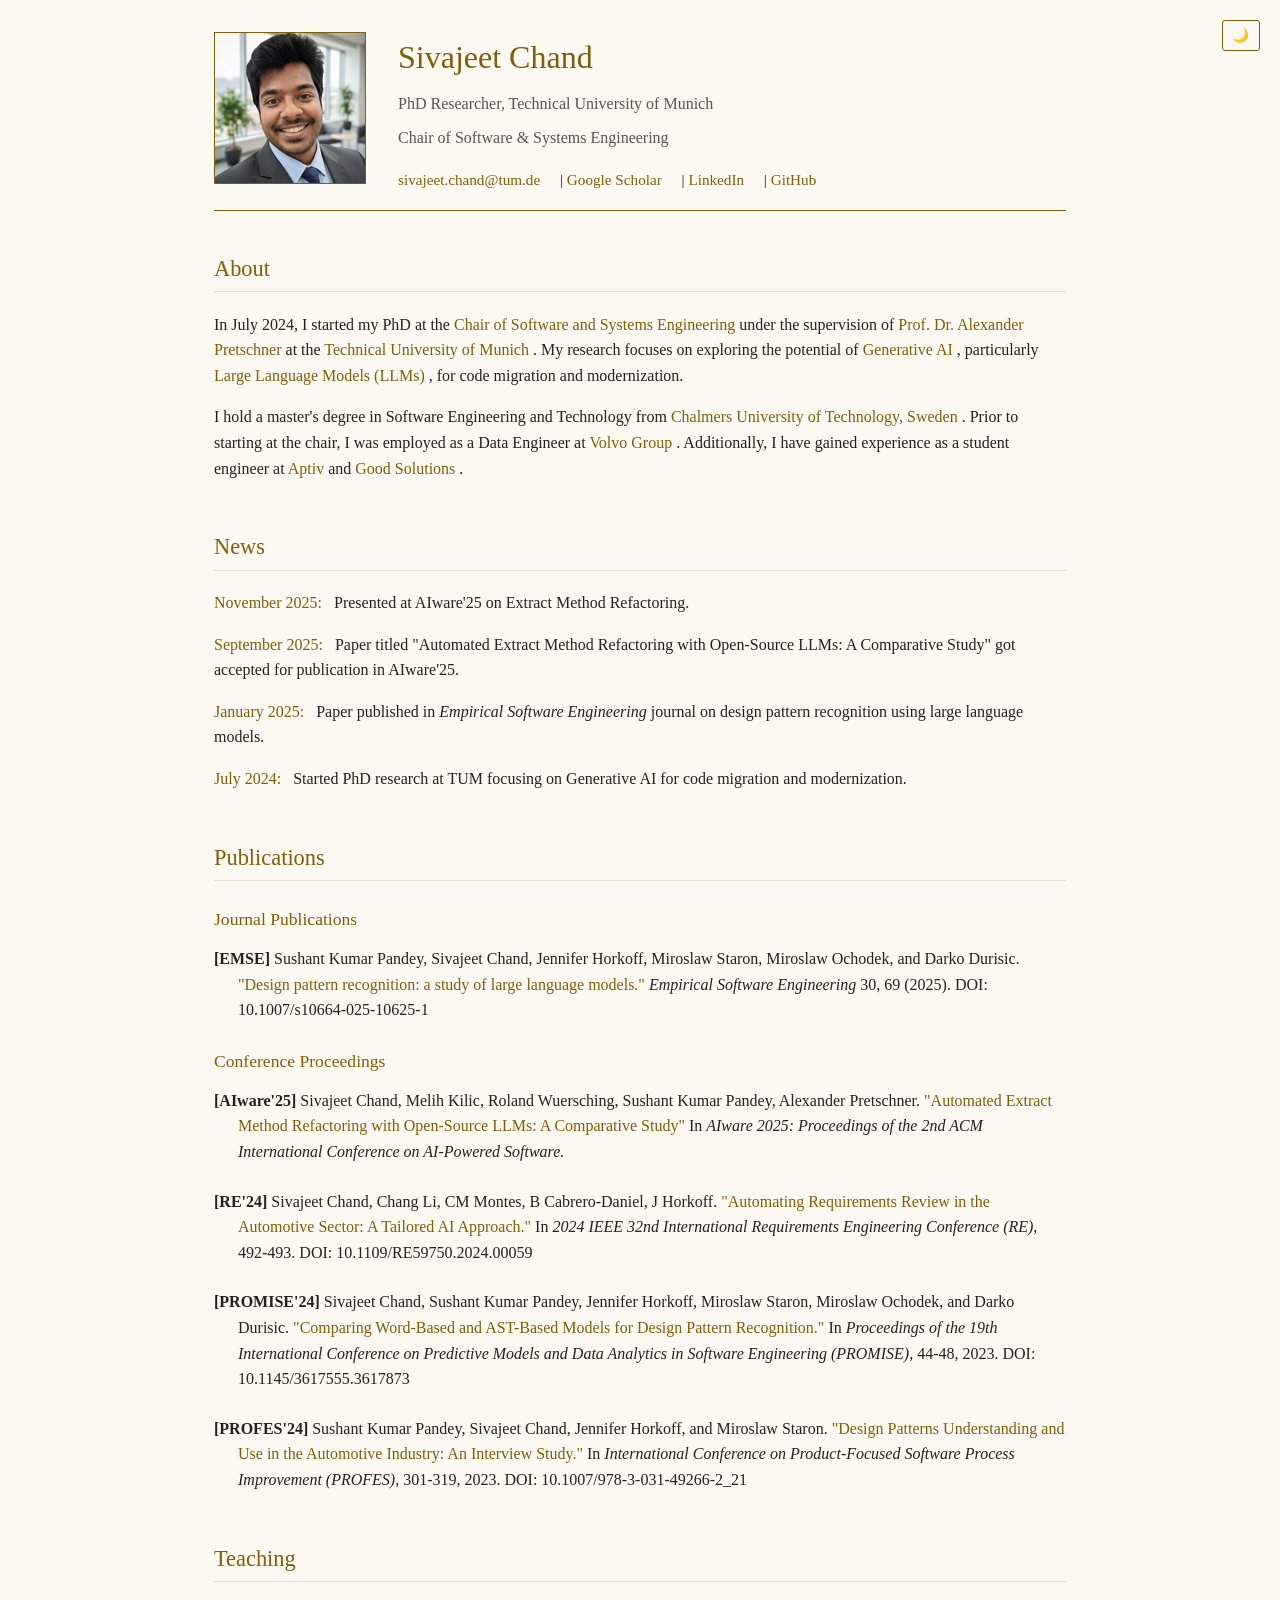
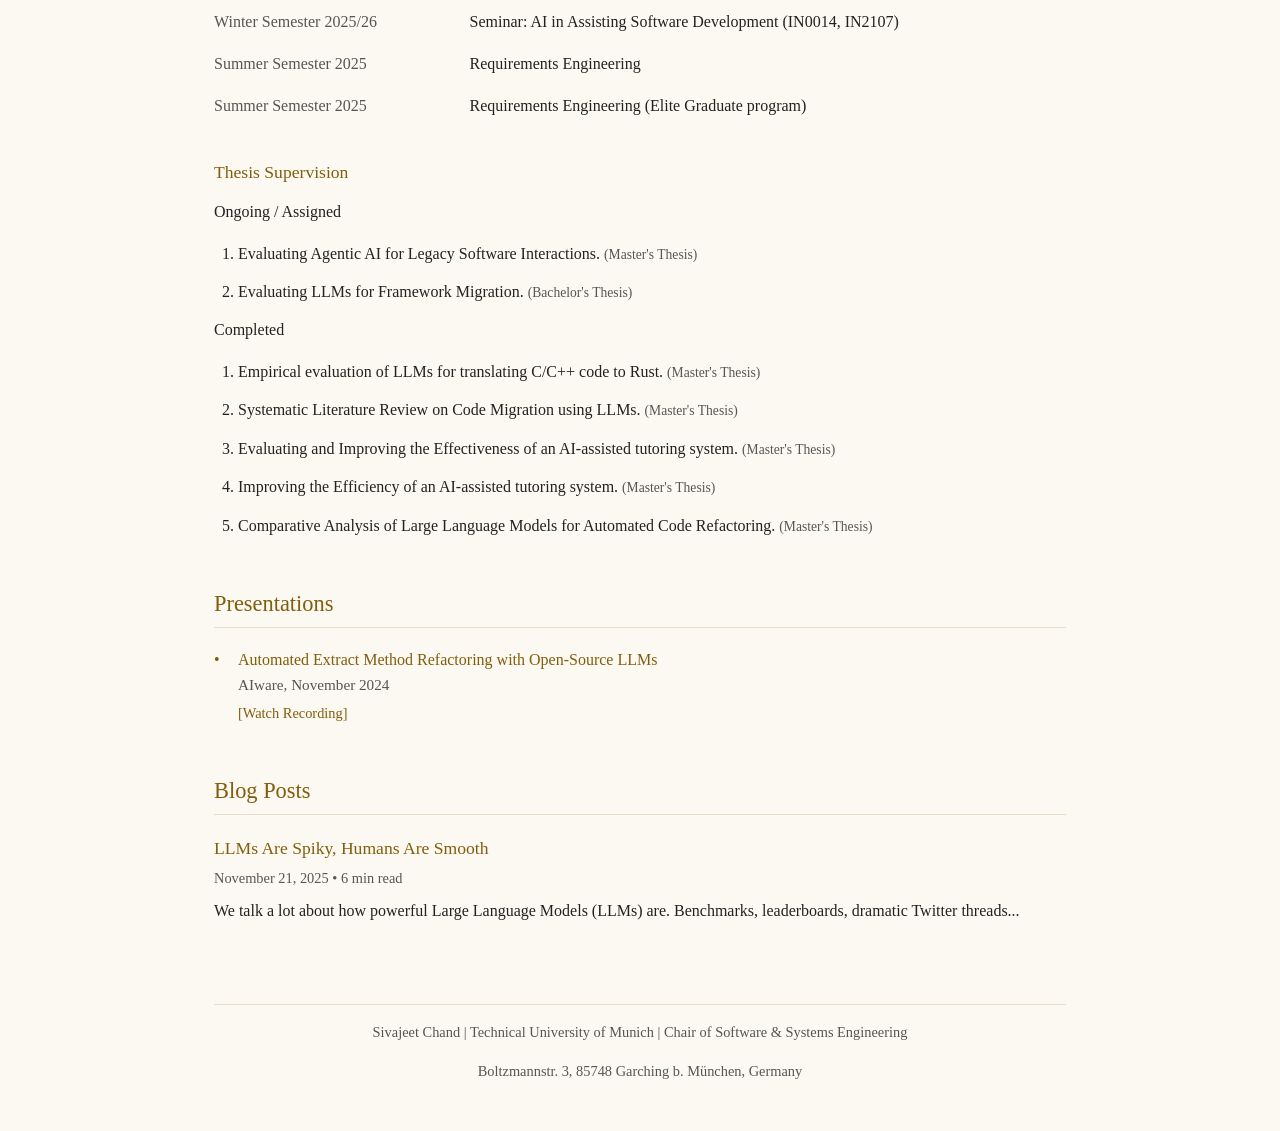
==== index.html @ a9fd8262 "Initial commit: Academic portfolio website" ====
<!DOCTYPE html>
<html lang="en">
<head>
    <meta charset="UTF-8">
    <meta name="viewport" content="width=device-width, initial-scale=1.0">
    <title>Sivajeet Chand</title>
    <style>
        * {
            margin: 0;
            padding: 0;
            box-sizing: border-box;
        }

        :root {
            --bg-color: #fcf9f2;
            --text-color: #222222;
            --heading-color: #825d0c;
            --link-color: #825d0c;
            --border-color: #825d0c;
            --light-border: #e8dfc8;
            --secondary-text: #555555;
        }

        [data-theme="dark"] {
            --bg-color: #1a1410;
            --text-color: #fcf9f2;
            --heading-color: #d4a960;
            --link-color: #d4a960;
            --border-color: #d4a960;
            --light-border: #3d2f1a;
            --secondary-text: #c9c3b8;
        }

        body {
            font-family: Georgia, 'Times New Roman', serif;
            line-height: 1.6;
            color: var(--text-color);
            background: var(--bg-color);
            max-width: 900px;
            margin: 0 auto;
            padding: 2rem 1.5rem;
            transition: background-color 0.3s, color 0.3s;
        }

        a {
            color: var(--link-color);
            text-decoration: none;
        }

        a:hover {
            text-decoration: underline;
        }

        /* Dark Mode Toggle */
        .theme-toggle {
            position: fixed;
            top: 20px;
            right: 20px;
            background: transparent;
            color: var(--text-color);
            border: 1px solid var(--border-color);
            padding: 0.4rem 0.6rem;
            border-radius: 3px;
            cursor: pointer;
            font-size: 0.85rem;
            transition: all 0.3s;
            z-index: 1000;
        }

        .theme-toggle:hover {
            background: var(--light-border);
        }

        /* Header */
        header {
            margin-bottom: 2.5rem;
            padding-bottom: 1rem;
            border-bottom: 1px solid var(--border-color);
            display: flex;
            gap: 2rem;
            align-items: flex-start;
        }

        .profile-image {
            flex-shrink: 0;
            width: 152px;
            height: 152px;
            border: 2px solid var(--border-color);
            background: var(--light-border);
            display: flex;
            align-items: center;
            justify-content: center;
            color: var(--secondary-text);
            font-size: 0.85rem;
        }

        .header-content {
            flex: 1;
        }

        h1 {
            font-size: 2rem;
            color: var(--heading-color);
            margin-bottom: 0.5rem;
            font-weight: 400;
        }

        .subtitle {
            font-size: 1rem;
            color: var(--secondary-text);
            margin-bottom: 0.5rem;
        }

        .contact-links {
            font-size: 0.95rem;
            line-height: 1.8;
            margin-top: 1rem;
        }

        .contact-links a {
            margin-right: 1rem;
        }

        /* Sections */
        section {
            margin-bottom: 3rem;
        }

        h2 {
            font-size: 1.4rem;
            color: var(--heading-color);
            margin-bottom: 1.2rem;
            font-weight: 400;
            border-bottom: 1px solid var(--light-border);
            padding-bottom: 0.3rem;
        }

        h3 {
            font-size: 1.1rem;
            color: var(--heading-color);
            margin-top: 1.5rem;
            margin-bottom: 0.8rem;
            font-weight: 400;
        }

        p {
            margin-bottom: 1rem;
        }

        /* Publications - Georgia/Chicago Style */
        .pub-item {
            margin-bottom: 1.5rem;
            text-indent: -1.5rem;
            padding-left: 1.5rem;
        }

        .pub-authors {
            color: var(--text-color);
        }

        .pub-title {
            color: var(--text-color);
        }

        .pub-venue {
            color: var(--text-color);
        }

        /* Teaching & Thesis */
        .teaching-table {
            width: 100%;
            border-collapse: collapse;
            margin-bottom: 2rem;
        }

        .teaching-table td {
            padding: 0.5rem 0;
            vertical-align: top;
        }

        .teaching-table td:first-child {
            width: 30%;
            color: var(--secondary-text);
        }

        .thesis-list {
            margin-left: 1.5rem;
        }

        .thesis-item {
            margin-bottom: 0.8rem;
            list-style-type: decimal;
        }

        .thesis-type {
            font-size: 0.85rem;
            color: var(--secondary-text);
        }

        /* Presentations */
        .pres-item {
            margin-bottom: 1.2rem;
            padding-left: 1.5rem;
            position: relative;
        }

        .pres-item::before {
            content: "•";
            position: absolute;
            left: 0;
            color: var(--heading-color);
        }

        .pres-title {
            color: var(--heading-color);
            font-weight: 400;
        }

        .pres-details {
            color: var(--secondary-text);
            font-size: 0.95rem;
        }

        .watch-link {
            display: inline-block;
            margin-top: 0.3rem;
            color: var(--link-color);
            font-size: 0.9rem;
        }

        /* News */
        .news-item {
            margin-bottom: 1rem;
        }

        .news-date {
            color: var(--heading-color);
            font-weight: 400;
            margin-right: 0.5rem;
        }

        /* Blogs */
        .blog-item {
            margin-bottom: 1.5rem;
            padding-bottom: 1rem;
            border-bottom: 1px solid var(--light-border);
        }

        .blog-item:last-child {
            border-bottom: none;
        }

        .blog-title {
            font-size: 1.1rem;
            margin-bottom: 0.3rem;
        }

        .blog-title a {
            color: var(--heading-color);
            font-weight: 400;
        }

        .blog-title a:hover {
            text-decoration: underline;
        }

        .blog-meta {
            color: var(--secondary-text);
            font-size: 0.9rem;
            margin-bottom: 0.5rem;
        }

        .blog-excerpt {
            color: var(--text-color);
            margin-bottom: 0;
        }

        /* Footer */
        footer {
            margin-top: 4rem;
            padding-top: 1rem;
            border-top: 1px solid var(--light-border);
            font-size: 0.9rem;
            color: var(--secondary-text);
            text-align: center;
        }

        /* Responsive */
        @media (max-width: 768px) {
            body {
                padding: 1.5rem 1rem;
            }

            header {
                flex-direction: column;
                align-items: center;
                text-align: center;
            }

            .profile-image {
                margin-bottom: 1rem;
            }

            .theme-toggle {
                top: 10px;
                right: 10px;
                padding: 0.4rem 0.6rem;
                font-size: 0.85rem;
            }

            h1 {
                font-size: 1.6rem;
            }

            .teaching-table td:first-child {
                width: 100%;
                display: block;
                padding-bottom: 0.2rem;
            }

            .teaching-table td:last-child {
                display: block;
                padding-bottom: 1rem;
            }
        }
    </style>
</head>
<body>
    <!-- Dark Mode Toggle -->
    <button class="theme-toggle" onclick="toggleTheme()">
        <span id="theme-icon">🌙</span>
    </button>

    <!-- Header -->
    <header>
        <div class="profile-image">
            <img src="myimage.png" alt="Photo of Sivajeet Chand">
        </div>
        <div class="header-content">
            <h1>Sivajeet Chand</h1>
            <div class="subtitle">PhD Researcher, Technical University of Munich</div>
            <div class="subtitle">Chair of Software & Systems Engineering</div>
            <div class="contact-links">
                <a href="mailto:sivajeet.chand@tum.de">sivajeet.chand@tum.de</a> |
                <a href="https://scholar.google.com/citations?user=lOAQn_UAAAAJ&hl=en" target="_blank">Google Scholar</a> |
                <a href="https://www.linkedin.com/in/sivajeetchand/" target="_blank">LinkedIn</a> |
                <a href="https://github.com/sivajeet" target="_blank">GitHub</a>
            </div>
        </div>
    </header>

    <!-- About -->
    <section id="about">
        <h2>About</h2>
        <p>
          In July 2024, I started my PhD at the 
          <a href="https://www.cs.cit.tum.de/sse/startseite/" target="_blank" rel="noopener noreferrer">
            Chair of Software and Systems Engineering
          </a> 
          under the supervision of 
          <a href="https://www.cs.cit.tum.de/en/sse/people/alexander-pretschner/" target="_blank" rel="noopener noreferrer">
            Prof. Dr. Alexander Pretschner
          </a> 
          at the 
          <a href="https://www.tum.de/en" target="_blank" rel="noopener noreferrer">
            Technical University of Munich
          </a>.
          My research focuses on exploring the potential of 
          <a href="https://en.wikipedia.org/wiki/Generative_artificial_intelligence" target="_blank" rel="noopener noreferrer">
            Generative AI
          </a>, particularly 
          <a href="https://en.wikipedia.org/wiki/Large_language_model" target="_blank" rel="noopener noreferrer">
            Large Language Models (LLMs)
          </a>, for code migration and modernization.
        </p>
        
        <p>
          I hold a master's degree in Software Engineering and Technology from 
          <a href="https://www.chalmers.se/en/" target="_blank" rel="noopener noreferrer">
            Chalmers University of Technology, Sweden
          </a>. 
          Prior to starting at the chair, I was employed as a Data Engineer at 
          <a href="https://www.volvogroup.com/en/" target="_blank" rel="noopener noreferrer">
            Volvo Group
          </a>. 
          Additionally, I have gained experience as a student engineer at 
          <a href="https://www.aptiv.com/" target="_blank" rel="noopener noreferrer">
            Aptiv
          </a> 
          and 
          <a href="https://goodsolutions.se/" target="_blank" rel="noopener noreferrer">
            Good Solutions
          </a>.
        </p>
      </section>

    <!-- News -->
    <section id="news">
        <h2>News</h2>

        <div class="news-item">
            <span class="news-date">November 2025:</span> Presented at AIware'25 on Extract Method Refactoring.
        </div>
        <div class="news-item">
            <span class="news-date">September 2025:</span> Paper titled "Automated Extract Method Refactoring with Open-Source LLMs: A Comparative Study" got accepted for publication in AIware'25.
        </div>
        <div class="news-item">
            <span class="news-date">January 2025:</span> Paper published in <i>Empirical Software Engineering</i> journal on design pattern recognition using large language models.
        </div>
        <div class="news-item">
            <span class="news-date">July 2024:</span> Started PhD research at TUM focusing on Generative AI for code migration and modernization.
        </div>
    </section>

    <!-- Publications -->
    <section id="publications">
        <h2>Publications</h2>
        
        <h3>Journal Publications</h3>
        
        <div class="pub-item">
            <strong>[EMSE]</strong> Sushant Kumar Pandey, Sivajeet Chand, Jennifer Horkoff, Miroslaw Staron, Miroslaw Ochodek, and Darko Durisic. <a href="https://doi.org/10.1007/s10664-025-10625-1" target="_blank">"Design pattern recognition: a study of large language models."</a> <i>Empirical Software Engineering</i> 30, 69 (2025). DOI: 10.1007/s10664-025-10625-1
        </div>

        <h3>Conference Proceedings</h3>

        <div class="pub-item">
            <strong>[AIware'25]</strong> Sivajeet Chand, Melih Kilic, Roland Wuersching, Sushant Kumar Pandey, Alexander Pretschner. <a href="https://arxiv.org/abs/2510.26480" target="_blank">"Automated Extract Method Refactoring with Open-Source LLMs: A Comparative Study"</a> In <i>AIware 2025: Proceedings of the 2nd ACM International Conference on AI-Powered Software.</i>
        </div>

        <div class="pub-item">
            <strong>[RE'24]</strong> Sivajeet Chand, Chang Li, CM Montes, B Cabrero-Daniel, J Horkoff. <a href="https://ieeexplore.ieee.org/abstract/document/10628111" target="_blank">"Automating Requirements Review in the Automotive Sector: A Tailored AI Approach."</a> In <i>2024 IEEE 32nd International Requirements Engineering Conference (RE)</i>, 492-493. DOI: 10.1109/RE59750.2024.00059
        </div>

        <div class="pub-item">
            <strong>[PROMISE'24]</strong> Sivajeet Chand, Sushant Kumar Pandey, Jennifer Horkoff, Miroslaw Staron, Miroslaw Ochodek, and Darko Durisic. <a href="https://dl.acm.org/doi/pdf/10.1145/3617555.3617873" target="_blank">"Comparing Word-Based and AST-Based Models for Design Pattern Recognition."</a> In <i>Proceedings of the 19th International Conference on Predictive Models and Data Analytics in Software Engineering (PROMISE)</i>, 44-48, 2023. DOI: 10.1145/3617555.3617873
        </div>

        <div class="pub-item">
            <strong>[PROFES'24]</strong> Sushant Kumar Pandey, Sivajeet Chand, Jennifer Horkoff, and Miroslaw Staron. <a href="https://link.springer.com/chapter/10.1007/978-3-031-49266-2_21" target="_blank">"Design Patterns Understanding and Use in the Automotive Industry: An Interview Study."</a> In <i>International Conference on Product-Focused Software Process Improvement (PROFES)</i>, 301-319, 2023. DOI: 10.1007/978-3-031-49266-2_21
        </div>
    </section>

    <!-- Teaching -->
    <section id="teaching">
        <h2>Teaching</h2>
        <table class="teaching-table">
            <tr>
                <td>Winter Semester 2025/26</td>
                <td>Seminar: AI in Assisting Software Development (IN0014, IN2107)</td>
            </tr>
            <tr>
                <td>Summer Semester 2025</td>
                <td>Requirements Engineering</td>
            </tr>
            <tr>
                <td>Summer Semester 2025</td>
                <td>Requirements Engineering (Elite Graduate program)</td>
            </tr>
        </table>

        <h3>Thesis Supervision</h3>
        
        <p>Ongoing / Assigned</p>
        <ol class="thesis-list">
            <li class="thesis-item">Evaluating Agentic AI for Legacy Software Interactions. <span class="thesis-type">(Master's Thesis)</span></li>
            <li class="thesis-item">Evaluating LLMs for Framework Migration. <span class="thesis-type">(Bachelor's Thesis)</span></li>
        </ol>

        <p>Completed</p>
        <ol class="thesis-list">
            <li class="thesis-item">Empirical evaluation of LLMs for translating C/C++ code to Rust. <span class="thesis-type">(Master's Thesis)</span></li>
            <li class="thesis-item">Systematic Literature Review on Code Migration using LLMs. <span class="thesis-type">(Master's Thesis)</span></li>
            <li class="thesis-item">Evaluating and Improving the Effectiveness of an AI-assisted tutoring system. <span class="thesis-type">(Master's Thesis)</span></li>
            <li class="thesis-item">Improving the Efficiency of an AI-assisted tutoring system. <span class="thesis-type">(Master's Thesis)</span></li>
            <li class="thesis-item">Comparative Analysis of Large Language Models for Automated Code Refactoring. <span class="thesis-type">(Master's Thesis)</span></li>
        </ol>
    </section>

    <!-- Presentations -->
    <section id="presentations">
        <h2>Presentations</h2>
        
        <div class="pres-item">
            <div class="pres-title">Automated Extract Method Refactoring with Open-Source LLMs</div>
            <div class="pres-details">AIware, November 2024</div>
            <a href="https://drive.google.com/file/d/1Tw3O8Wr-zMUBuqEjBxAGYBWg2UrhhyWI/view?usp=drive_link" class="watch-link" target="_blank">[Watch Recording]</a>
        </div>
    </section>

    <!-- Blogs -->
    <section id="blogs">
        <h2>Blog Posts</h2>
        <div id="blog-list">
            <p style="color: var(--secondary-text); font-style: italic;">Loading blog posts...</p>
        </div>
    </section>

    <!-- Footer -->
    <footer>
        <p>Sivajeet Chand | Technical University of Munich | Chair of Software & Systems Engineering</p>
        <p>Boltzmannstr. 3, 85748 Garching b. München, Germany</p>
    </footer>

    <script>
        // Dark mode toggle functionality
        function toggleTheme() {
            const html = document.documentElement;
            const currentTheme = html.getAttribute('data-theme');
            const newTheme = currentTheme === 'dark' ? 'light' : 'dark';
            const themeIcon = document.getElementById('theme-icon');
            
            html.setAttribute('data-theme', newTheme);
            
            if (newTheme === 'dark') {
                themeIcon.textContent = '☀️';
            } else {
                themeIcon.textContent = '🌙';
            }
        }

        // Blog loading functionality
        async function loadBlogs() {
            const blogList = document.getElementById('blog-list');
            
            try {
                // Fetch the list of blog files from the manifest
                const response = await fetch('blog/manifest.json');
                
                if (!response.ok) {
                    throw new Error('Could not load blog manifest');
                }
                
                const blogs = await response.json();
                
                if (blogs.length === 0) {
                    blogList.innerHTML = '<p style="color: var(--secondary-text); font-style: italic;">No blog posts available yet.</p>';
                    return;
                }
                
                // Sort blogs by date (newest first)
                blogs.sort((a, b) => new Date(b.date) - new Date(a.date));
                
                // Clear loading message
                blogList.innerHTML = '';
                
                // Create blog items
                blogs.forEach(blog => {
                    const blogItem = document.createElement('div');
                    blogItem.className = 'blog-item';
                    
                    blogItem.innerHTML = `
                        <div class="blog-title"><a href="blog/${blog.filename}">${blog.title}</a></div>
                        <div class="blog-meta">${blog.date} • ${blog.readTime}</div>
                        <p class="blog-excerpt">${blog.excerpt}</p>
                    `;
                    
                    blogList.appendChild(blogItem);
                });
                
            } catch (error) {
                console.error('Error loading blogs:', error);
                blogList.innerHTML = '<p style="color: var(--secondary-text); font-style: italic;">Unable to load blog posts at this time.</p>';
            }
        }

        // Load blogs when page loads
        document.addEventListener('DOMContentLoaded', loadBlogs);
    </script>
</body>
</html>
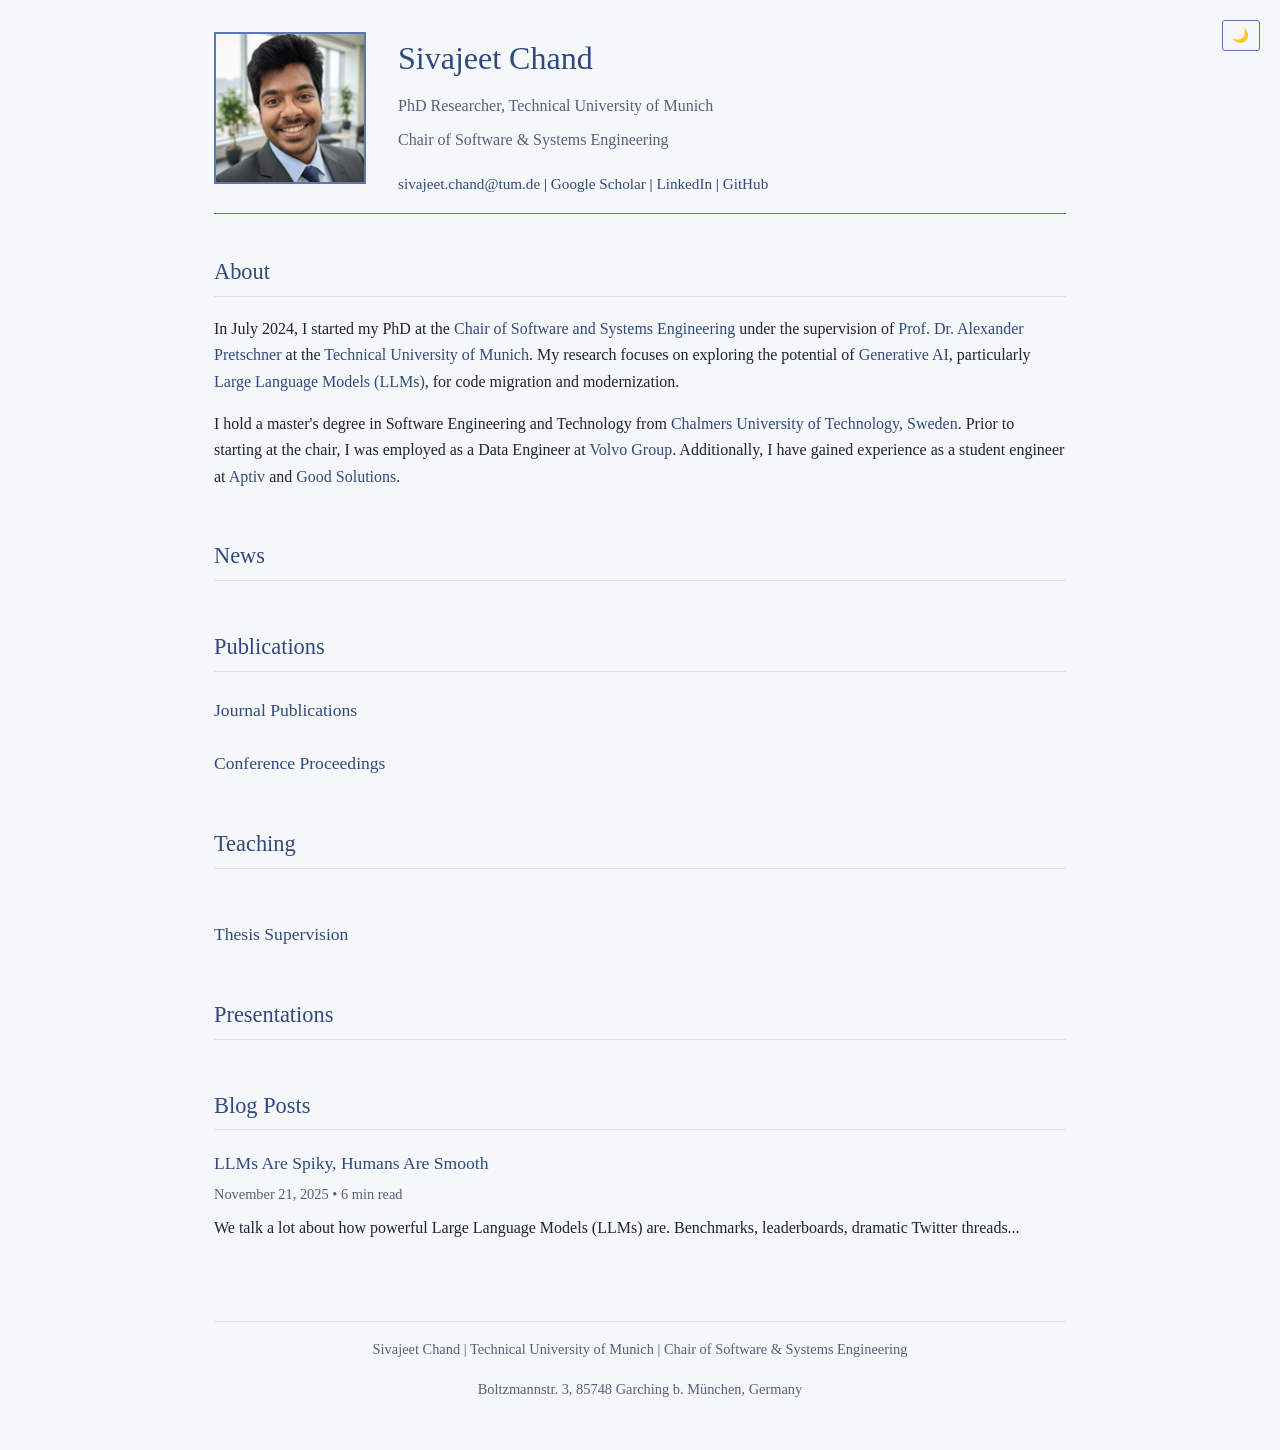
==== commit 1819426f: "Replace site with v2 design" ====
--- a/index.html
+++ b/index.html
@@ -4,568 +4,90 @@
     <meta charset="UTF-8">
     <meta name="viewport" content="width=device-width, initial-scale=1.0">
     <title>Sivajeet Chand</title>
-    <style>
-        * {
-            margin: 0;
-            padding: 0;
-            box-sizing: border-box;
-        }
-
-        :root {
-            --bg-color: #fcf9f2;
-            --text-color: #222222;
-            --heading-color: #825d0c;
-            --link-color: #825d0c;
-            --border-color: #825d0c;
-            --light-border: #e8dfc8;
-            --secondary-text: #555555;
-        }
-
-        [data-theme="dark"] {
-            --bg-color: #1a1410;
-            --text-color: #fcf9f2;
-            --heading-color: #d4a960;
-            --link-color: #d4a960;
-            --border-color: #d4a960;
-            --light-border: #3d2f1a;
-            --secondary-text: #c9c3b8;
-        }
-
-        body {
-            font-family: Georgia, 'Times New Roman', serif;
-            line-height: 1.6;
-            color: var(--text-color);
-            background: var(--bg-color);
-            max-width: 900px;
-            margin: 0 auto;
-            padding: 2rem 1.5rem;
-            transition: background-color 0.3s, color 0.3s;
-        }
-
-        a {
-            color: var(--link-color);
-            text-decoration: none;
-        }
-
-        a:hover {
-            text-decoration: underline;
-        }
-
-        /* Dark Mode Toggle */
-        .theme-toggle {
-            position: fixed;
-            top: 20px;
-            right: 20px;
-            background: transparent;
-            color: var(--text-color);
-            border: 1px solid var(--border-color);
-            padding: 0.4rem 0.6rem;
-            border-radius: 3px;
-            cursor: pointer;
-            font-size: 0.85rem;
-            transition: all 0.3s;
-            z-index: 1000;
-        }
-
-        .theme-toggle:hover {
-            background: var(--light-border);
-        }
-
-        /* Header */
-        header {
-            margin-bottom: 2.5rem;
-            padding-bottom: 1rem;
-            border-bottom: 1px solid var(--border-color);
-            display: flex;
-            gap: 2rem;
-            align-items: flex-start;
-        }
-
-        .profile-image {
-            flex-shrink: 0;
-            width: 152px;
-            height: 152px;
-            border: 2px solid var(--border-color);
-            background: var(--light-border);
-            display: flex;
-            align-items: center;
-            justify-content: center;
-            color: var(--secondary-text);
-            font-size: 0.85rem;
-        }
-
-        .header-content {
-            flex: 1;
-        }
-
-        h1 {
-            font-size: 2rem;
-            color: var(--heading-color);
-            margin-bottom: 0.5rem;
-            font-weight: 400;
-        }
-
-        .subtitle {
-            font-size: 1rem;
-            color: var(--secondary-text);
-            margin-bottom: 0.5rem;
-        }
-
-        .contact-links {
-            font-size: 0.95rem;
-            line-height: 1.8;
-            margin-top: 1rem;
-        }
-
-        .contact-links a {
-            margin-right: 1rem;
-        }
-
-        /* Sections */
-        section {
-            margin-bottom: 3rem;
-        }
-
-        h2 {
-            font-size: 1.4rem;
-            color: var(--heading-color);
-            margin-bottom: 1.2rem;
-            font-weight: 400;
-            border-bottom: 1px solid var(--light-border);
-            padding-bottom: 0.3rem;
-        }
-
-        h3 {
-            font-size: 1.1rem;
-            color: var(--heading-color);
-            margin-top: 1.5rem;
-            margin-bottom: 0.8rem;
-            font-weight: 400;
-        }
-
-        p {
-            margin-bottom: 1rem;
-        }
-
-        /* Publications - Georgia/Chicago Style */
-        .pub-item {
-            margin-bottom: 1.5rem;
-            text-indent: -1.5rem;
-            padding-left: 1.5rem;
-        }
-
-        .pub-authors {
-            color: var(--text-color);
-        }
-
-        .pub-title {
-            color: var(--text-color);
-        }
-
-        .pub-venue {
-            color: var(--text-color);
-        }
-
-        /* Teaching & Thesis */
-        .teaching-table {
-            width: 100%;
-            border-collapse: collapse;
-            margin-bottom: 2rem;
-        }
-
-        .teaching-table td {
-            padding: 0.5rem 0;
-            vertical-align: top;
-        }
-
-        .teaching-table td:first-child {
-            width: 30%;
-            color: var(--secondary-text);
-        }
-
-        .thesis-list {
-            margin-left: 1.5rem;
-        }
-
-        .thesis-item {
-            margin-bottom: 0.8rem;
-            list-style-type: decimal;
-        }
-
-        .thesis-type {
-            font-size: 0.85rem;
-            color: var(--secondary-text);
-        }
-
-        /* Presentations */
-        .pres-item {
-            margin-bottom: 1.2rem;
-            padding-left: 1.5rem;
-            position: relative;
-        }
-
-        .pres-item::before {
-            content: "•";
-            position: absolute;
-            left: 0;
-            color: var(--heading-color);
-        }
-
-        .pres-title {
-            color: var(--heading-color);
-            font-weight: 400;
-        }
-
-        .pres-details {
-            color: var(--secondary-text);
-            font-size: 0.95rem;
-        }
-
-        .watch-link {
-            display: inline-block;
-            margin-top: 0.3rem;
-            color: var(--link-color);
-            font-size: 0.9rem;
-        }
-
-        /* News */
-        .news-item {
-            margin-bottom: 1rem;
-        }
-
-        .news-date {
-            color: var(--heading-color);
-            font-weight: 400;
-            margin-right: 0.5rem;
-        }
-
-        /* Blogs */
-        .blog-item {
-            margin-bottom: 1.5rem;
-            padding-bottom: 1rem;
-            border-bottom: 1px solid var(--light-border);
-        }
-
-        .blog-item:last-child {
-            border-bottom: none;
-        }
-
-        .blog-title {
-            font-size: 1.1rem;
-            margin-bottom: 0.3rem;
-        }
-
-        .blog-title a {
-            color: var(--heading-color);
-            font-weight: 400;
-        }
-
-        .blog-title a:hover {
-            text-decoration: underline;
-        }
-
-        .blog-meta {
-            color: var(--secondary-text);
-            font-size: 0.9rem;
-            margin-bottom: 0.5rem;
-        }
-
-        .blog-excerpt {
-            color: var(--text-color);
-            margin-bottom: 0;
-        }
-
-        /* Footer */
-        footer {
-            margin-top: 4rem;
-            padding-top: 1rem;
-            border-top: 1px solid var(--light-border);
-            font-size: 0.9rem;
-            color: var(--secondary-text);
-            text-align: center;
-        }
-
-        /* Responsive */
-        @media (max-width: 768px) {
-            body {
-                padding: 1.5rem 1rem;
-            }
-
-            header {
-                flex-direction: column;
-                align-items: center;
-                text-align: center;
-            }
-
-            .profile-image {
-                margin-bottom: 1rem;
-            }
-
-            .theme-toggle {
-                top: 10px;
-                right: 10px;
-                padding: 0.4rem 0.6rem;
-                font-size: 0.85rem;
-            }
-
-            h1 {
-                font-size: 1.6rem;
-            }
-
-            .teaching-table td:first-child {
-                width: 100%;
-                display: block;
-                padding-bottom: 0.2rem;
-            }
-
-            .teaching-table td:last-child {
-                display: block;
-                padding-bottom: 1rem;
-            }
-        }
-    </style>
+    <link rel="stylesheet" href="styles.css">
 </head>
 <body>
-    <!-- Dark Mode Toggle -->
-    <button class="theme-toggle" onclick="toggleTheme()">
-        <span id="theme-icon">🌙</span>
-    </button>
+  <button class="theme-toggle" onclick="toggleTheme()" aria-label="Toggle theme">
+    <span id="theme-icon">🌙</span>
+  </button>
 
-    <!-- Header -->
-    <header>
-        <div class="profile-image">
-            <img src="myimage.png" alt="Photo of Sivajeet Chand">
-        </div>
-        <div class="header-content">
-            <h1>Sivajeet Chand</h1>
-            <div class="subtitle">PhD Researcher, Technical University of Munich</div>
-            <div class="subtitle">Chair of Software & Systems Engineering</div>
-            <div class="contact-links">
-                <a href="mailto:sivajeet.chand@tum.de">sivajeet.chand@tum.de</a> |
-                <a href="https://scholar.google.com/citations?user=lOAQn_UAAAAJ&hl=en" target="_blank">Google Scholar</a> |
-                <a href="https://www.linkedin.com/in/sivajeetchand/" target="_blank">LinkedIn</a> |
-                <a href="https://github.com/sivajeet" target="_blank">GitHub</a>
-            </div>
-        </div>
-    </header>
+  <header>
+    <div class="profile-image">
+      <img src="myimage.png" alt="Photo of Sivajeet Chand">
+    </div>
+    <div class="header-content">
+      <h1>Sivajeet Chand</h1>
+      <div class="subtitle">PhD Researcher, Technical University of Munich</div>
+      <div class="subtitle">Chair of Software & Systems Engineering</div>
+      <div class="contact-links">
+        <a href="mailto:sivajeet.chand@tum.de">sivajeet.chand@tum.de</a> |
+        <a href="https://scholar.google.com/citations?user=lOAQn_UAAAAJ&hl=en" target="_blank" rel="noopener noreferrer">Google Scholar</a> |
+        <a href="https://www.linkedin.com/in/sivajeetchand/" target="_blank" rel="noopener noreferrer">LinkedIn</a> |
+        <a href="https://github.com/sivajeet" target="_blank" rel="noopener noreferrer">GitHub</a>
+      </div>
+    </div>
+  </header>
 
-    <!-- About -->
-    <section id="about">
-        <h2>About</h2>
-        <p>
-          In July 2024, I started my PhD at the 
-          <a href="https://www.cs.cit.tum.de/sse/startseite/" target="_blank" rel="noopener noreferrer">
-            Chair of Software and Systems Engineering
-          </a> 
-          under the supervision of 
-          <a href="https://www.cs.cit.tum.de/en/sse/people/alexander-pretschner/" target="_blank" rel="noopener noreferrer">
-            Prof. Dr. Alexander Pretschner
-          </a> 
-          at the 
-          <a href="https://www.tum.de/en" target="_blank" rel="noopener noreferrer">
-            Technical University of Munich
-          </a>.
-          My research focuses on exploring the potential of 
-          <a href="https://en.wikipedia.org/wiki/Generative_artificial_intelligence" target="_blank" rel="noopener noreferrer">
-            Generative AI
-          </a>, particularly 
-          <a href="https://en.wikipedia.org/wiki/Large_language_model" target="_blank" rel="noopener noreferrer">
-            Large Language Models (LLMs)
-          </a>, for code migration and modernization.
-        </p>
-        
-        <p>
-          I hold a master's degree in Software Engineering and Technology from 
-          <a href="https://www.chalmers.se/en/" target="_blank" rel="noopener noreferrer">
-            Chalmers University of Technology, Sweden
-          </a>. 
-          Prior to starting at the chair, I was employed as a Data Engineer at 
-          <a href="https://www.volvogroup.com/en/" target="_blank" rel="noopener noreferrer">
-            Volvo Group
-          </a>. 
-          Additionally, I have gained experience as a student engineer at 
-          <a href="https://www.aptiv.com/" target="_blank" rel="noopener noreferrer">
-            Aptiv
-          </a> 
-          and 
-          <a href="https://goodsolutions.se/" target="_blank" rel="noopener noreferrer">
-            Good Solutions
-          </a>.
-        </p>
-      </section>
+  <section id="about">
+    <h2>About</h2>
+    <p>
+      In July 2024, I started my PhD at the
+      <a href="https://www.cs.cit.tum.de/sse/startseite/" target="_blank" rel="noopener noreferrer">Chair of Software and Systems Engineering</a>
+      under the supervision of
+      <a href="https://www.cs.cit.tum.de/en/sse/people/alexander-pretschner/" target="_blank" rel="noopener noreferrer">Prof. Dr. Alexander Pretschner</a>
+      at the
+      <a href="https://www.tum.de/en" target="_blank" rel="noopener noreferrer">Technical University of Munich</a>.
+      My research focuses on exploring the potential of
+      <a href="https://en.wikipedia.org/wiki/Generative_artificial_intelligence" target="_blank" rel="noopener noreferrer">Generative AI</a>, particularly
+      <a href="https://en.wikipedia.org/wiki/Large_language_model" target="_blank" rel="noopener noreferrer">Large Language Models (LLMs)</a>,
+      for code migration and modernization.
+    </p>
 
-    <!-- News -->
-    <section id="news">
-        <h2>News</h2>
+    <p>
+      I hold a master's degree in Software Engineering and Technology from
+      <a href="https://www.chalmers.se/en/" target="_blank" rel="noopener noreferrer">Chalmers University of Technology, Sweden</a>.
+      Prior to starting at the chair, I was employed as a Data Engineer at
+      <a href="https://www.volvogroup.com/en/" target="_blank" rel="noopener noreferrer">Volvo Group</a>.
+      Additionally, I have gained experience as a student engineer at
+      <a href="https://www.aptiv.com/" target="_blank" rel="noopener noreferrer">Aptiv</a>
+      and
+      <a href="https://goodsolutions.se/" target="_blank" rel="noopener noreferrer">Good Solutions</a>.
+    </p>
+  </section>
 
-        <div class="news-item">
-            <span class="news-date">November 2025:</span> Presented at AIware'25 on Extract Method Refactoring.
-        </div>
-        <div class="news-item">
-            <span class="news-date">September 2025:</span> Paper titled "Automated Extract Method Refactoring with Open-Source LLMs: A Comparative Study" got accepted for publication in AIware'25.
-        </div>
-        <div class="news-item">
-            <span class="news-date">January 2025:</span> Paper published in <i>Empirical Software Engineering</i> journal on design pattern recognition using large language models.
-        </div>
-        <div class="news-item">
-            <span class="news-date">July 2024:</span> Started PhD research at TUM focusing on Generative AI for code migration and modernization.
-        </div>
-    </section>
+  <section id="news">
+    <h2>News</h2>
+  </section>
 
-    <!-- Publications -->
-    <section id="publications">
-        <h2>Publications</h2>
-        
-        <h3>Journal Publications</h3>
-        
-        <div class="pub-item">
-            <strong>[EMSE]</strong> Sushant Kumar Pandey, Sivajeet Chand, Jennifer Horkoff, Miroslaw Staron, Miroslaw Ochodek, and Darko Durisic. <a href="https://doi.org/10.1007/s10664-025-10625-1" target="_blank">"Design pattern recognition: a study of large language models."</a> <i>Empirical Software Engineering</i> 30, 69 (2025). DOI: 10.1007/s10664-025-10625-1
-        </div>
+  <section id="publications">
+    <h2>Publications</h2>
+    <h3>Journal Publications</h3>
+    <h3>Conference Proceedings</h3>
+  </section>
 
-        <h3>Conference Proceedings</h3>
+  <section id="teaching">
+    <h2>Teaching</h2>
+    <table class="teaching-table"></table>
 
-        <div class="pub-item">
-            <strong>[AIware'25]</strong> Sivajeet Chand, Melih Kilic, Roland Wuersching, Sushant Kumar Pandey, Alexander Pretschner. <a href="https://arxiv.org/abs/2510.26480" target="_blank">"Automated Extract Method Refactoring with Open-Source LLMs: A Comparative Study"</a> In <i>AIware 2025: Proceedings of the 2nd ACM International Conference on AI-Powered Software.</i>
-        </div>
+    <h3>Thesis Supervision</h3>
+  </section>
 
-        <div class="pub-item">
-            <strong>[RE'24]</strong> Sivajeet Chand, Chang Li, CM Montes, B Cabrero-Daniel, J Horkoff. <a href="https://ieeexplore.ieee.org/abstract/document/10628111" target="_blank">"Automating Requirements Review in the Automotive Sector: A Tailored AI Approach."</a> In <i>2024 IEEE 32nd International Requirements Engineering Conference (RE)</i>, 492-493. DOI: 10.1109/RE59750.2024.00059
-        </div>
+  <section id="presentations">
+    <h2>Presentations</h2>
+  </section>
 
-        <div class="pub-item">
-            <strong>[PROMISE'24]</strong> Sivajeet Chand, Sushant Kumar Pandey, Jennifer Horkoff, Miroslaw Staron, Miroslaw Ochodek, and Darko Durisic. <a href="https://dl.acm.org/doi/pdf/10.1145/3617555.3617873" target="_blank">"Comparing Word-Based and AST-Based Models for Design Pattern Recognition."</a> In <i>Proceedings of the 19th International Conference on Predictive Models and Data Analytics in Software Engineering (PROMISE)</i>, 44-48, 2023. DOI: 10.1145/3617555.3617873
-        </div>
+  <section id="blogs">
+    <h2>Blog Posts</h2>
+    <div id="blog-list">
+      <p style="color: var(--secondary-text); font-style: italic;">Loading blog posts...</p>
+    </div>
+  </section>
 
-        <div class="pub-item">
-            <strong>[PROFES'24]</strong> Sushant Kumar Pandey, Sivajeet Chand, Jennifer Horkoff, and Miroslaw Staron. <a href="https://link.springer.com/chapter/10.1007/978-3-031-49266-2_21" target="_blank">"Design Patterns Understanding and Use in the Automotive Industry: An Interview Study."</a> In <i>International Conference on Product-Focused Software Process Improvement (PROFES)</i>, 301-319, 2023. DOI: 10.1007/978-3-031-49266-2_21
-        </div>
-    </section>
+  <footer>
+    <p>Sivajeet Chand | Technical University of Munich | Chair of Software & Systems Engineering</p>
+    <p>Boltzmannstr. 3, 85748 Garching b. München, Germany</p>
+  </footer>
 
-    <!-- Teaching -->
-    <section id="teaching">
-        <h2>Teaching</h2>
-        <table class="teaching-table">
-            <tr>
-                <td>Winter Semester 2025/26</td>
-                <td>Seminar: AI in Assisting Software Development (IN0014, IN2107)</td>
-            </tr>
-            <tr>
-                <td>Summer Semester 2025</td>
-                <td>Requirements Engineering</td>
-            </tr>
-            <tr>
-                <td>Summer Semester 2025</td>
-                <td>Requirements Engineering (Elite Graduate program)</td>
-            </tr>
-        </table>
-
-        <h3>Thesis Supervision</h3>
-        
-        <p>Ongoing / Assigned</p>
-        <ol class="thesis-list">
-            <li class="thesis-item">Evaluating Agentic AI for Legacy Software Interactions. <span class="thesis-type">(Master's Thesis)</span></li>
-            <li class="thesis-item">Evaluating LLMs for Framework Migration. <span class="thesis-type">(Bachelor's Thesis)</span></li>
-        </ol>
-
-        <p>Completed</p>
-        <ol class="thesis-list">
-            <li class="thesis-item">Empirical evaluation of LLMs for translating C/C++ code to Rust. <span class="thesis-type">(Master's Thesis)</span></li>
-            <li class="thesis-item">Systematic Literature Review on Code Migration using LLMs. <span class="thesis-type">(Master's Thesis)</span></li>
-            <li class="thesis-item">Evaluating and Improving the Effectiveness of an AI-assisted tutoring system. <span class="thesis-type">(Master's Thesis)</span></li>
-            <li class="thesis-item">Improving the Efficiency of an AI-assisted tutoring system. <span class="thesis-type">(Master's Thesis)</span></li>
-            <li class="thesis-item">Comparative Analysis of Large Language Models for Automated Code Refactoring. <span class="thesis-type">(Master's Thesis)</span></li>
-        </ol>
-    </section>
-
-    <!-- Presentations -->
-    <section id="presentations">
-        <h2>Presentations</h2>
-        
-        <div class="pres-item">
-            <div class="pres-title">Automated Extract Method Refactoring with Open-Source LLMs</div>
-            <div class="pres-details">AIware, November 2024</div>
-            <a href="https://drive.google.com/file/d/1Tw3O8Wr-zMUBuqEjBxAGYBWg2UrhhyWI/view?usp=drive_link" class="watch-link" target="_blank">[Watch Recording]</a>
-        </div>
-    </section>
-
-    <!-- Blogs -->
-    <section id="blogs">
-        <h2>Blog Posts</h2>
-        <div id="blog-list">
-            <p style="color: var(--secondary-text); font-style: italic;">Loading blog posts...</p>
-        </div>
-    </section>
-
-    <!-- Footer -->
-    <footer>
-        <p>Sivajeet Chand | Technical University of Munich | Chair of Software & Systems Engineering</p>
-        <p>Boltzmannstr. 3, 85748 Garching b. München, Germany</p>
-    </footer>
-
-    <script>
-        // Dark mode toggle functionality
-        function toggleTheme() {
-            const html = document.documentElement;
-            const currentTheme = html.getAttribute('data-theme');
-            const newTheme = currentTheme === 'dark' ? 'light' : 'dark';
-            const themeIcon = document.getElementById('theme-icon');
-            
-            html.setAttribute('data-theme', newTheme);
-            
-            if (newTheme === 'dark') {
-                themeIcon.textContent = '☀️';
-            } else {
-                themeIcon.textContent = '🌙';
-            }
-        }
-
-        // Blog loading functionality
-        async function loadBlogs() {
-            const blogList = document.getElementById('blog-list');
-            
-            try {
-                // Fetch the list of blog files from the manifest
-                const response = await fetch('blog/manifest.json');
-                
-                if (!response.ok) {
-                    throw new Error('Could not load blog manifest');
-                }
-                
-                const blogs = await response.json();
-                
-                if (blogs.length === 0) {
-                    blogList.innerHTML = '<p style="color: var(--secondary-text); font-style: italic;">No blog posts available yet.</p>';
-                    return;
-                }
-                
-                // Sort blogs by date (newest first)
-                blogs.sort((a, b) => new Date(b.date) - new Date(a.date));
-                
-                // Clear loading message
-                blogList.innerHTML = '';
-                
-                // Create blog items
-                blogs.forEach(blog => {
-                    const blogItem = document.createElement('div');
-                    blogItem.className = 'blog-item';
-                    
-                    blogItem.innerHTML = `
-                        <div class="blog-title"><a href="blog/${blog.filename}">${blog.title}</a></div>
-                        <div class="blog-meta">${blog.date} • ${blog.readTime}</div>
-                        <p class="blog-excerpt">${blog.excerpt}</p>
-                    `;
-                    
-                    blogList.appendChild(blogItem);
-                });
-                
-            } catch (error) {
-                console.error('Error loading blogs:', error);
-                blogList.innerHTML = '<p style="color: var(--secondary-text); font-style: italic;">Unable to load blog posts at this time.</p>';
-            }
-        }
-
-        // Load blogs when page loads
-        document.addEventListener('DOMContentLoaded', loadBlogs);
-    </script>
+  <script src="app.js"></script>
 </body>
 </html>
--- a/styles.css
+++ b/styles.css
@@ -0,0 +1,304 @@
+* {
+    margin: 0;
+    padding: 0;
+    box-sizing: border-box;
+}
+
+:root {
+    --bg-color: #f5f7fb;
+    --text-color: #1d2433;
+    --heading-color: #2f4a7e;
+    --link-color: #2f4a7e;
+    --border-color: #5a77af;
+    --light-border: #d9e1f2;
+    --secondary-text: #55617a;
+}
+
+[data-theme="dark"] {
+    --bg-color: #101522;
+    --text-color: #edf2ff;
+    --heading-color: #9fbbff;
+    --link-color: #9fbbff;
+    --border-color: #7f9de0;
+    --light-border: #26314d;
+    --secondary-text: #b8c5e4;
+}
+
+body {
+    font-family: Georgia, 'Times New Roman', serif;
+    line-height: 1.65;
+    color: var(--text-color);
+    background: var(--bg-color);
+    max-width: 900px;
+    margin: 0 auto;
+    padding: 2rem 1.5rem;
+    transition: background-color 0.3s, color 0.3s;
+}
+
+a {
+    color: var(--link-color);
+    text-decoration: none;
+}
+
+a:hover {
+    text-decoration: underline;
+}
+
+/* Dark Mode Toggle */
+.theme-toggle {
+    position: fixed;
+    top: 20px;
+    right: 20px;
+    background: transparent;
+    color: var(--text-color);
+    border: 1px solid var(--border-color);
+    padding: 0.4rem 0.6rem;
+    border-radius: 3px;
+    cursor: pointer;
+    font-size: 0.85rem;
+    transition: all 0.3s;
+    z-index: 1000;
+}
+
+.theme-toggle:hover {
+    background: var(--light-border);
+}
+
+/* Header */
+header {
+    margin-bottom: 2.5rem;
+    padding-bottom: 1rem;
+    border-bottom: 1px solid var(--border-color);
+    display: flex;
+    gap: 2rem;
+    align-items: flex-start;
+}
+
+.profile-image {
+    flex-shrink: 0;
+    width: 152px;
+    height: 152px;
+    border: 2px solid var(--border-color);
+    background: var(--light-border);
+    display: flex;
+    align-items: center;
+    justify-content: center;
+}
+
+.profile-image img {
+    width: 100%;
+    height: 100%;
+    object-fit: cover;
+}
+
+.header-content {
+    flex: 1;
+}
+
+h1 {
+    font-size: 2rem;
+    color: var(--heading-color);
+    margin-bottom: 0.5rem;
+    font-weight: 500;
+}
+
+.subtitle {
+    font-size: 1rem;
+    color: var(--secondary-text);
+    margin-bottom: 0.5rem;
+}
+
+.contact-links {
+    font-size: 0.95rem;
+    line-height: 1.8;
+    margin-top: 1rem;
+}
+
+/* Sections */
+section {
+    margin-bottom: 3rem;
+}
+
+h2 {
+    font-size: 1.4rem;
+    color: var(--heading-color);
+    margin-bottom: 1.2rem;
+    font-weight: 500;
+    border-bottom: 1px solid var(--light-border);
+    padding-bottom: 0.3rem;
+}
+
+h3 {
+    font-size: 1.1rem;
+    color: var(--heading-color);
+    margin-top: 1.5rem;
+    margin-bottom: 0.8rem;
+    font-weight: 500;
+}
+
+p {
+    margin-bottom: 1rem;
+}
+
+.pub-item {
+    margin-bottom: 1.5rem;
+    text-indent: -1.5rem;
+    padding-left: 1.5rem;
+}
+
+/* Teaching & Thesis */
+.teaching-table {
+    width: 100%;
+    border-collapse: collapse;
+    margin-bottom: 2rem;
+}
+
+.teaching-table td {
+    padding: 0.5rem 0;
+    vertical-align: top;
+}
+
+.teaching-table td:first-child {
+    width: 30%;
+    color: var(--secondary-text);
+}
+
+.thesis-list {
+    margin-left: 1.5rem;
+}
+
+.thesis-item {
+    margin-bottom: 0.8rem;
+    list-style-type: decimal;
+}
+
+.thesis-type {
+    font-size: 0.85rem;
+    color: var(--secondary-text);
+}
+
+/* Presentations */
+.pres-item {
+    margin-bottom: 1.2rem;
+    padding-left: 1.5rem;
+    position: relative;
+}
+
+.pres-item::before {
+    content: "•";
+    position: absolute;
+    left: 0;
+    color: var(--heading-color);
+}
+
+.pres-title {
+    color: var(--heading-color);
+    font-weight: 500;
+}
+
+.pres-details {
+    color: var(--secondary-text);
+    font-size: 0.95rem;
+}
+
+.watch-link {
+    display: inline-block;
+    margin-top: 0.3rem;
+    color: var(--link-color);
+    font-size: 0.9rem;
+}
+
+/* News */
+.news-item {
+    margin-bottom: 1rem;
+}
+
+.news-date {
+    color: var(--heading-color);
+    font-weight: 500;
+    margin-right: 0.5rem;
+}
+
+/* Blogs */
+.blog-item {
+    margin-bottom: 1.5rem;
+    padding-bottom: 1rem;
+    border-bottom: 1px solid var(--light-border);
+}
+
+.blog-item:last-child {
+    border-bottom: none;
+}
+
+.blog-title {
+    font-size: 1.1rem;
+    margin-bottom: 0.3rem;
+}
+
+.blog-title a {
+    color: var(--heading-color);
+    font-weight: 500;
+}
+
+.blog-title a:hover {
+    text-decoration: underline;
+}
+
+.blog-meta {
+    color: var(--secondary-text);
+    font-size: 0.9rem;
+    margin-bottom: 0.5rem;
+}
+
+.blog-excerpt {
+    color: var(--text-color);
+    margin-bottom: 0;
+}
+
+/* Footer */
+footer {
+    margin-top: 4rem;
+    padding-top: 1rem;
+    border-top: 1px solid var(--light-border);
+    font-size: 0.9rem;
+    color: var(--secondary-text);
+    text-align: center;
+}
+
+@media (max-width: 768px) {
+    body {
+        padding: 1.5rem 1rem;
+    }
+
+    header {
+        flex-direction: column;
+        align-items: center;
+        text-align: center;
+    }
+
+    .profile-image {
+        margin-bottom: 1rem;
+    }
+
+    .theme-toggle {
+        top: 10px;
+        right: 10px;
+        padding: 0.4rem 0.6rem;
+        font-size: 0.85rem;
+    }
+
+    h1 {
+        font-size: 1.6rem;
+    }
+
+    .teaching-table td:first-child {
+        width: 100%;
+        display: block;
+        padding-bottom: 0.2rem;
+    }
+
+    .teaching-table td:last-child {
+        display: block;
+        padding-bottom: 1rem;
+    }
+}
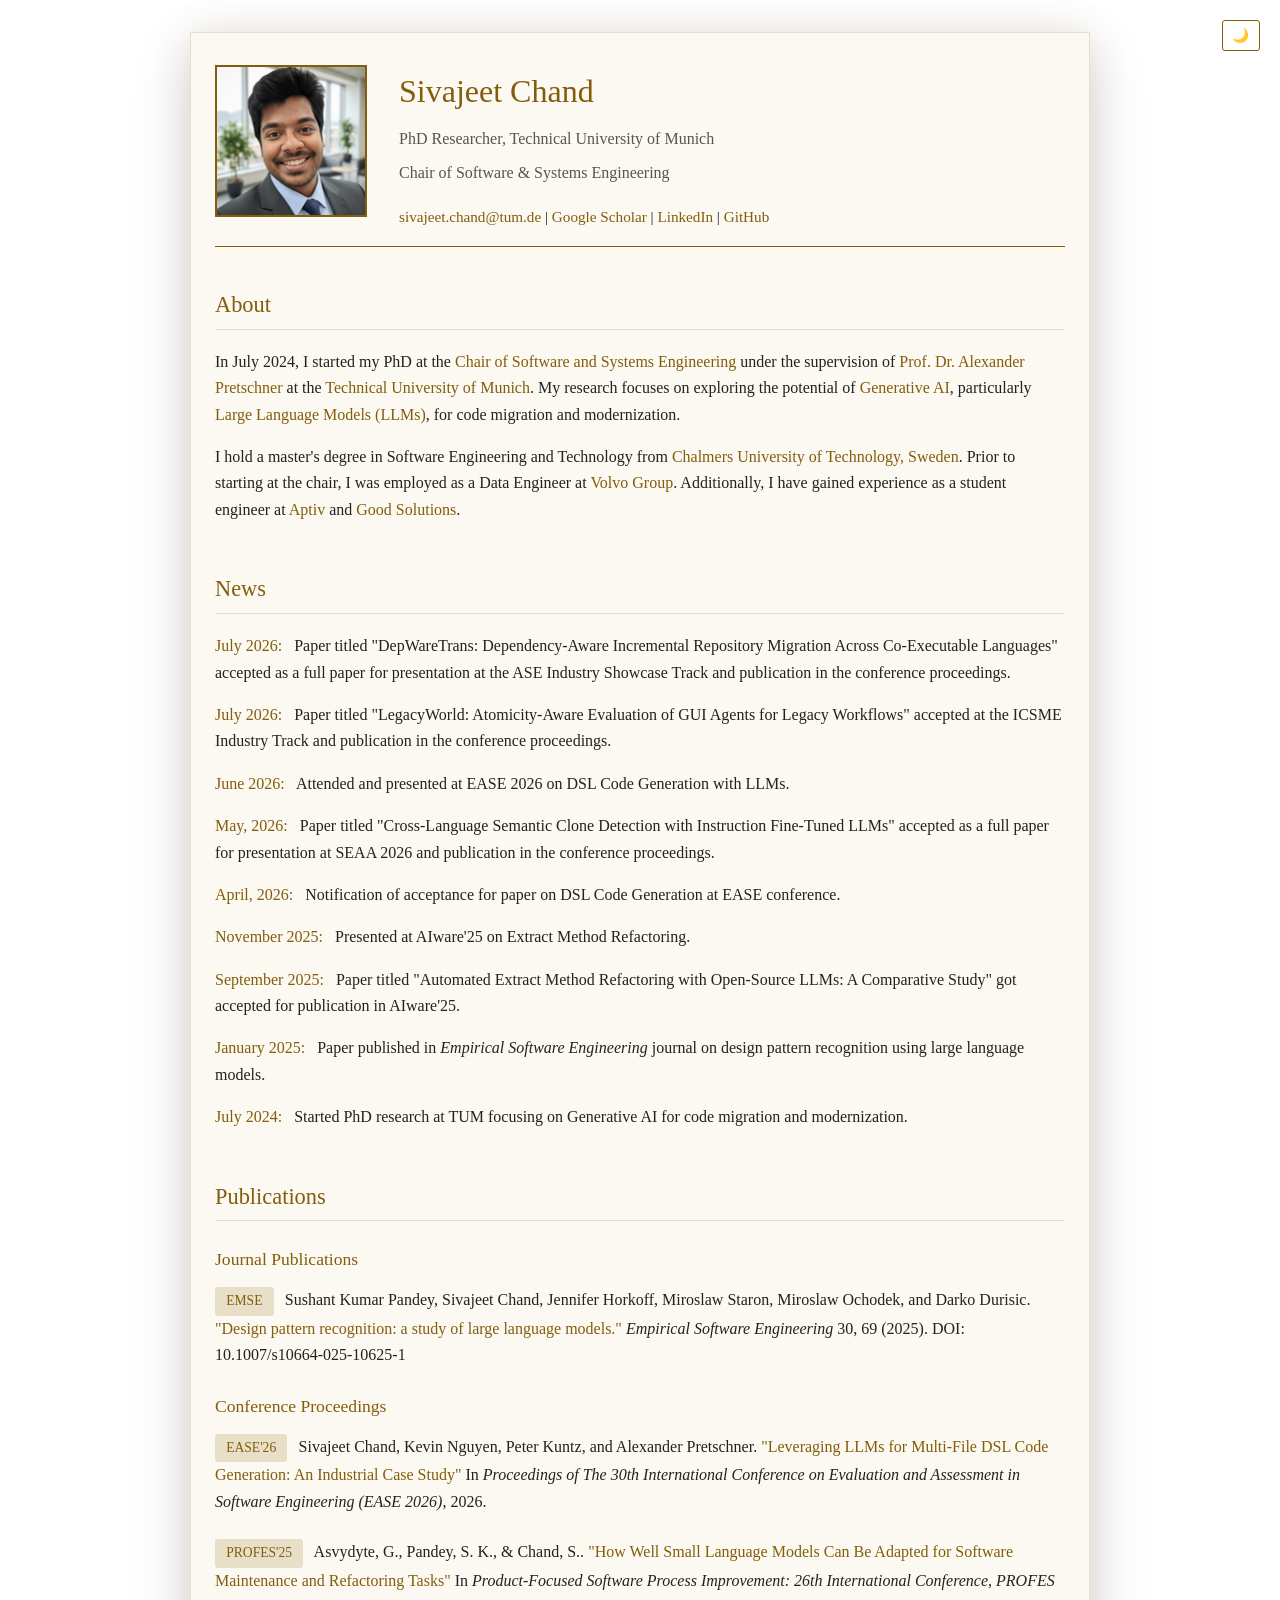
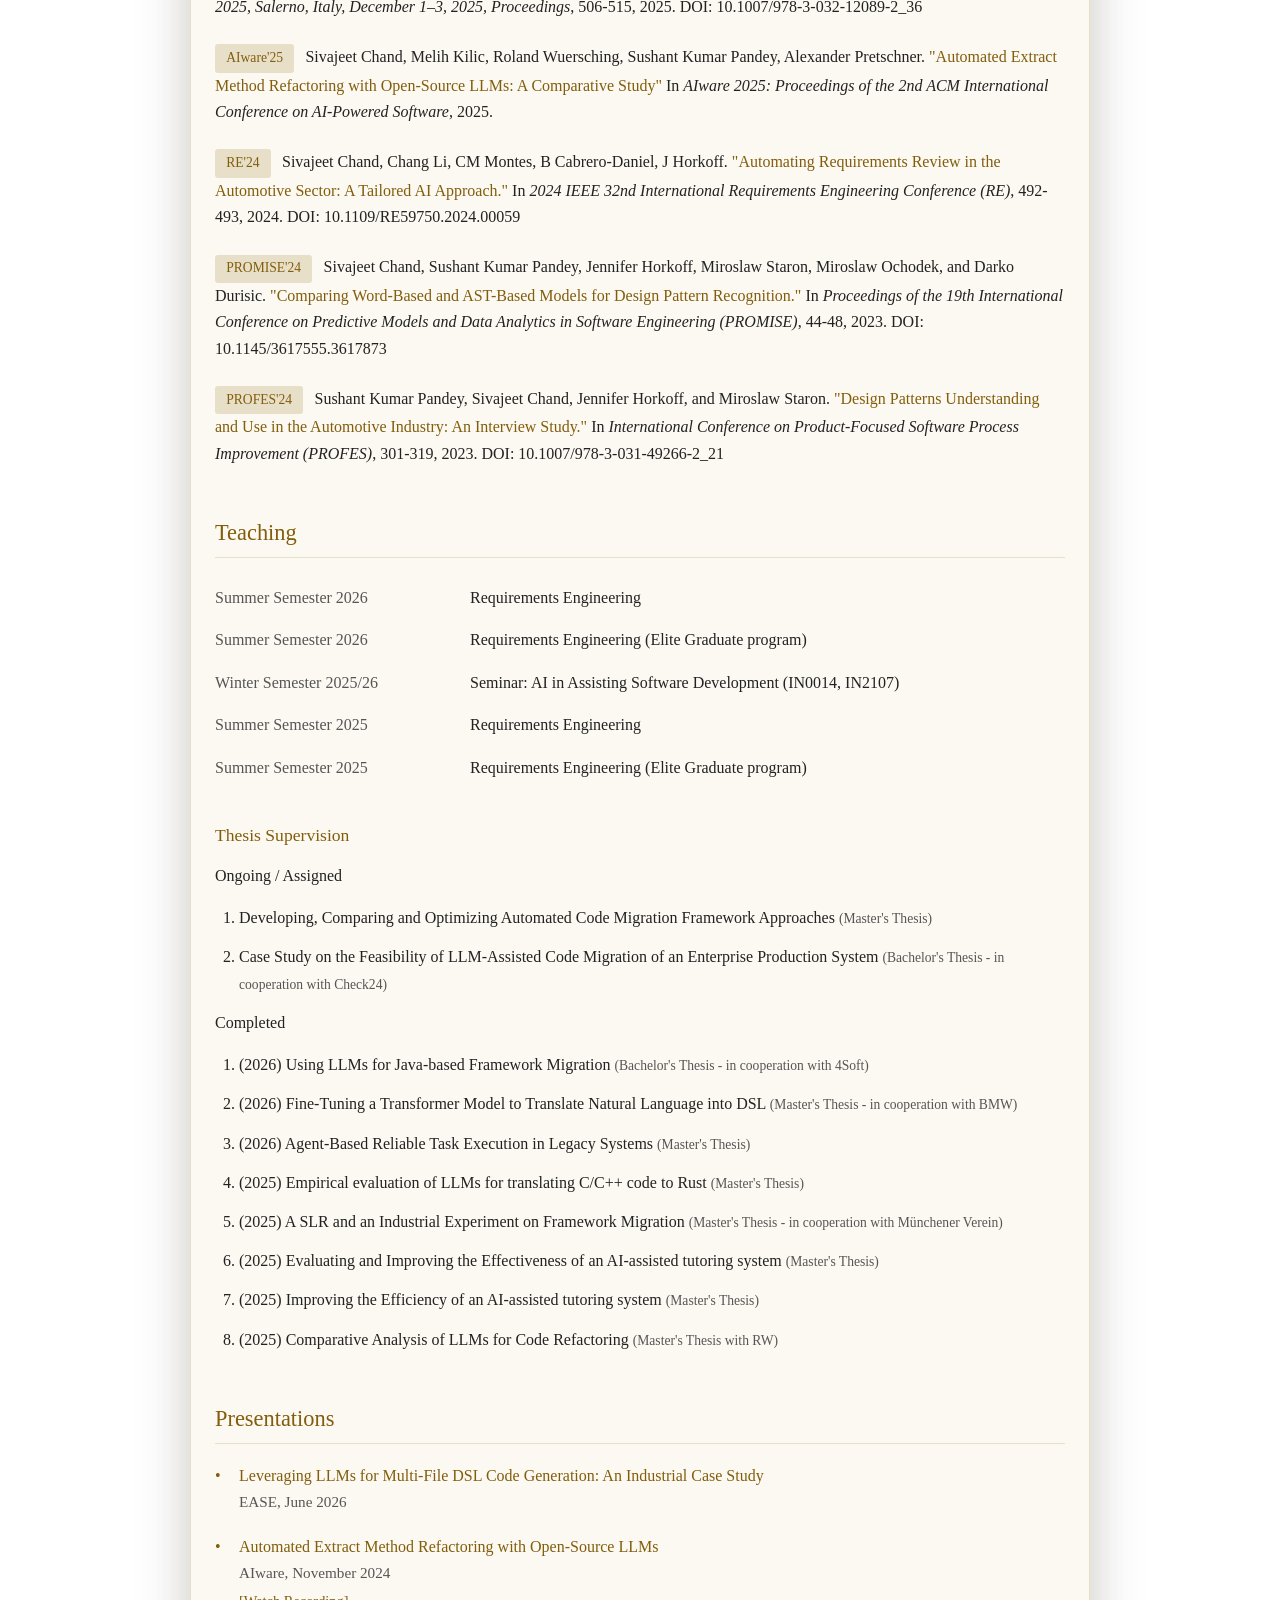
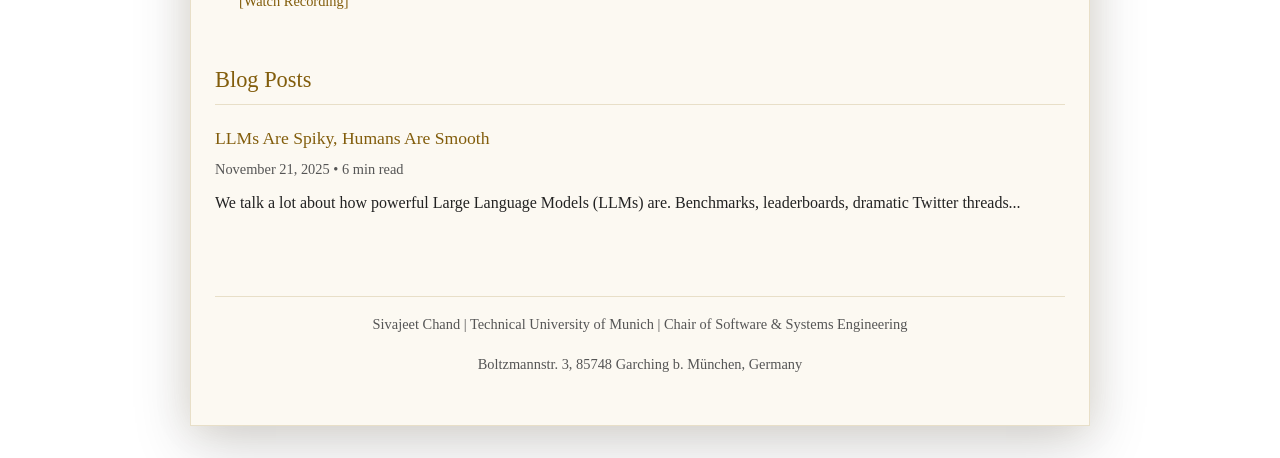
==== commit f51eefa5: "Update site layout and blog styling" ====
--- a/index.html
+++ b/index.html
@@ -6,87 +6,89 @@
     <title>Sivajeet Chand</title>
     <link rel="stylesheet" href="styles.css">
 </head>
-<body>
+<body class="version2-page">
   <button class="theme-toggle" onclick="toggleTheme()" aria-label="Toggle theme">
     <span id="theme-icon">🌙</span>
   </button>
 
-  <header>
-    <div class="profile-image">
-      <img src="myimage.png" alt="Photo of Sivajeet Chand">
-    </div>
-    <div class="header-content">
-      <h1>Sivajeet Chand</h1>
-      <div class="subtitle">PhD Researcher, Technical University of Munich</div>
-      <div class="subtitle">Chair of Software & Systems Engineering</div>
-      <div class="contact-links">
-        <a href="mailto:sivajeet.chand@tum.de">sivajeet.chand@tum.de</a> |
-        <a href="https://scholar.google.com/citations?user=lOAQn_UAAAAJ&hl=en" target="_blank" rel="noopener noreferrer">Google Scholar</a> |
-        <a href="https://www.linkedin.com/in/sivajeetchand/" target="_blank" rel="noopener noreferrer">LinkedIn</a> |
-        <a href="https://github.com/sivajeet" target="_blank" rel="noopener noreferrer">GitHub</a>
+  <div class="page-shell">
+    <header>
+      <div class="profile-image">
+        <img src="myimage.png" alt="Photo of Sivajeet Chand">
       </div>
-    </div>
-  </header>
+      <div class="header-content">
+        <h1>Sivajeet Chand</h1>
+        <div class="subtitle">PhD Researcher, Technical University of Munich</div>
+        <div class="subtitle">Chair of Software & Systems Engineering</div>
+        <div class="contact-links">
+          <a href="mailto:sivajeet.chand@tum.de">sivajeet.chand@tum.de</a> |
+          <a href="https://scholar.google.com/citations?user=lOAQn_UAAAAJ&hl=en" target="_blank" rel="noopener noreferrer">Google Scholar</a> |
+          <a href="https://www.linkedin.com/in/sivajeetchand/" target="_blank" rel="noopener noreferrer">LinkedIn</a> |
+          <a href="https://github.com/sivajeet" target="_blank" rel="noopener noreferrer">GitHub</a>
+        </div>
+      </div>
+    </header>
 
-  <section id="about">
-    <h2>About</h2>
-    <p>
-      In July 2024, I started my PhD at the
-      <a href="https://www.cs.cit.tum.de/sse/startseite/" target="_blank" rel="noopener noreferrer">Chair of Software and Systems Engineering</a>
-      under the supervision of
-      <a href="https://www.cs.cit.tum.de/en/sse/people/alexander-pretschner/" target="_blank" rel="noopener noreferrer">Prof. Dr. Alexander Pretschner</a>
-      at the
-      <a href="https://www.tum.de/en" target="_blank" rel="noopener noreferrer">Technical University of Munich</a>.
-      My research focuses on exploring the potential of
-      <a href="https://en.wikipedia.org/wiki/Generative_artificial_intelligence" target="_blank" rel="noopener noreferrer">Generative AI</a>, particularly
-      <a href="https://en.wikipedia.org/wiki/Large_language_model" target="_blank" rel="noopener noreferrer">Large Language Models (LLMs)</a>,
-      for code migration and modernization.
-    </p>
+    <section id="about">
+      <h2>About</h2>
+      <p>
+        In July 2024, I started my PhD at the
+        <a href="https://www.cs.cit.tum.de/sse/startseite/" target="_blank" rel="noopener noreferrer">Chair of Software and Systems Engineering</a>
+        under the supervision of
+        <a href="https://www.cs.cit.tum.de/en/sse/people/alexander-pretschner/" target="_blank" rel="noopener noreferrer">Prof. Dr. Alexander Pretschner</a>
+        at the
+        <a href="https://www.tum.de/en" target="_blank" rel="noopener noreferrer">Technical University of Munich</a>.
+        My research focuses on exploring the potential of
+        <a href="https://en.wikipedia.org/wiki/Generative_artificial_intelligence" target="_blank" rel="noopener noreferrer">Generative AI</a>, particularly
+        <a href="https://en.wikipedia.org/wiki/Large_language_model" target="_blank" rel="noopener noreferrer">Large Language Models (LLMs)</a>,
+        for code migration and modernization.
+      </p>
 
-    <p>
-      I hold a master's degree in Software Engineering and Technology from
-      <a href="https://www.chalmers.se/en/" target="_blank" rel="noopener noreferrer">Chalmers University of Technology, Sweden</a>.
-      Prior to starting at the chair, I was employed as a Data Engineer at
-      <a href="https://www.volvogroup.com/en/" target="_blank" rel="noopener noreferrer">Volvo Group</a>.
-      Additionally, I have gained experience as a student engineer at
-      <a href="https://www.aptiv.com/" target="_blank" rel="noopener noreferrer">Aptiv</a>
-      and
-      <a href="https://goodsolutions.se/" target="_blank" rel="noopener noreferrer">Good Solutions</a>.
-    </p>
-  </section>
+      <p>
+        I hold a master's degree in Software Engineering and Technology from
+        <a href="https://www.chalmers.se/en/" target="_blank" rel="noopener noreferrer">Chalmers University of Technology, Sweden</a>.
+        Prior to starting at the chair, I was employed as a Data Engineer at
+        <a href="https://www.volvogroup.com/en/" target="_blank" rel="noopener noreferrer">Volvo Group</a>.
+        Additionally, I have gained experience as a student engineer at
+        <a href="https://www.aptiv.com/" target="_blank" rel="noopener noreferrer">Aptiv</a>
+        and
+        <a href="https://goodsolutions.se/" target="_blank" rel="noopener noreferrer">Good Solutions</a>.
+      </p>
+    </section>
 
-  <section id="news">
-    <h2>News</h2>
-  </section>
+    <section id="news">
+      <h2>News</h2>
+    </section>
 
-  <section id="publications">
-    <h2>Publications</h2>
-    <h3>Journal Publications</h3>
-    <h3>Conference Proceedings</h3>
-  </section>
+    <section id="publications">
+      <h2>Publications</h2>
+      <h3>Journal Publications</h3>
+      <h3>Conference Proceedings</h3>
+    </section>
 
-  <section id="teaching">
-    <h2>Teaching</h2>
-    <table class="teaching-table"></table>
+    <section id="teaching">
+      <h2>Teaching</h2>
+      <table class="teaching-table"></table>
 
-    <h3>Thesis Supervision</h3>
-  </section>
+      <h3>Thesis Supervision</h3>
+    </section>
 
-  <section id="presentations">
-    <h2>Presentations</h2>
-  </section>
+    <section id="presentations">
+      <h2>Presentations</h2>
+    </section>
 
-  <section id="blogs">
-    <h2>Blog Posts</h2>
-    <div id="blog-list">
-      <p style="color: var(--secondary-text); font-style: italic;">Loading blog posts...</p>
-    </div>
-  </section>
+    <section id="blogs">
+      <h2>Blog Posts</h2>
+      <div id="blog-list">
+        <p style="color: var(--secondary-text); font-style: italic;">Loading blog posts...</p>
+      </div>
+    </section>
 
-  <footer>
-    <p>Sivajeet Chand | Technical University of Munich | Chair of Software & Systems Engineering</p>
-    <p>Boltzmannstr. 3, 85748 Garching b. München, Germany</p>
-  </footer>
+    <footer>
+      <p>Sivajeet Chand | Technical University of Munich | Chair of Software & Systems Engineering</p>
+      <p>Boltzmannstr. 3, 85748 Garching b. München, Germany</p>
+    </footer>
+  </div>
 
   <script src="app.js"></script>
 </body>
--- a/styles.css
+++ b/styles.css
@@ -5,23 +5,23 @@
 }
 
 :root {
-    --bg-color: #f5f7fb;
-    --text-color: #1d2433;
-    --heading-color: #2f4a7e;
-    --link-color: #2f4a7e;
-    --border-color: #5a77af;
-    --light-border: #d9e1f2;
-    --secondary-text: #55617a;
+    --bg-color: #fcf9f2;
+    --text-color: #222222;
+    --heading-color: #825d0c;
+    --link-color: #825d0c;
+    --border-color: #825d0c;
+    --light-border: #e8dfc8;
+    --secondary-text: #555555;
 }
 
 [data-theme="dark"] {
-    --bg-color: #101522;
-    --text-color: #edf2ff;
-    --heading-color: #9fbbff;
-    --link-color: #9fbbff;
-    --border-color: #7f9de0;
-    --light-border: #26314d;
-    --secondary-text: #b8c5e4;
+    --bg-color: #1a1410;
+    --text-color: #fcf9f2;
+    --heading-color: #d4a960;
+    --link-color: #d4a960;
+    --border-color: #d4a960;
+    --light-border: #3d2f1a;
+    --secondary-text: #c9c3b8;
 }
 
 body {
@@ -33,6 +33,34 @@
     margin: 0 auto;
     padding: 2rem 1.5rem;
     transition: background-color 0.3s, color 0.3s;
+}
+
+body.version2-page {
+    background: #ffffff;
+    max-width: none;
+    margin: 0;
+    padding: 2rem 1.25rem;
+}
+
+[data-theme="dark"] body.version2-page {
+    background: #120f0d;
+}
+
+.page-shell {
+    max-width: 900px;
+    margin: 0 auto;
+    padding: 2rem 1.5rem;
+    background: var(--bg-color);
+    border: 1px solid var(--light-border);
+    box-shadow:
+        0 20px 56px rgba(0, 0, 0, 0.16),
+        0 0 36px rgba(130, 93, 12, 0.10);
+}
+
+[data-theme="dark"] .page-shell {
+    box-shadow:
+        0 20px 56px rgba(0, 0, 0, 0.45),
+        0 0 42px rgba(212, 169, 96, 0.14);
 }
 
 a {
@@ -142,8 +170,6 @@
 
 .pub-item {
     margin-bottom: 1.5rem;
-    text-indent: -1.5rem;
-    padding-left: 1.5rem;
 }
 
 /* Teaching & Thesis */
@@ -158,6 +184,23 @@
     vertical-align: top;
 }
 
+
+.pub-venue-badge {
+    display: inline-block;
+    background: var(--light-border);
+    color: var(--heading-color);
+    padding: 0.18rem 0.7rem;
+    margin-right: 0.45rem;
+    border-radius: 3px;
+    font-size: 0.85rem;
+}
+
+[data-theme="dark"] .pub-venue-badge {
+    color: #f3f6ff;
+    background: rgba(34, 44, 68, 0.92);
+    border-color: rgba(159, 187, 255, 0.35);
+}
+
 .teaching-table td:first-child {
     width: 30%;
     color: var(--secondary-text);
@@ -253,6 +296,131 @@
 .blog-excerpt {
     color: var(--text-color);
     margin-bottom: 0;
+}
+
+/* Blog Articles */
+.article-header {
+    display: block !important;
+    margin-bottom: 2.5rem;
+    padding-bottom: 1.5rem;
+    border-bottom: 1px solid var(--border-color);
+}
+
+.article-header,
+.article-header * {
+    box-sizing: border-box;
+}
+
+.article-header h1 {
+    display: block;
+    width: 100%;
+    margin: 0 0 0.85rem;
+    font-size: 2.1rem;
+    line-height: 1.25;
+}
+
+.article-meta {
+    display: block;
+    width: 100%;
+    color: var(--secondary-text);
+    font-size: 0.95rem;
+    margin-bottom: 1rem;
+    line-height: 1.7;
+}
+
+.article-tags {
+    display: flex;
+    flex-wrap: wrap;
+    gap: 0.5rem;
+    width: 100%;
+    margin-top: 1rem;
+}
+
+.tag {
+    display: inline-flex;
+    align-items: center;
+    background: var(--light-border);
+    color: var(--heading-color);
+    padding: 0.3rem 0.8rem;
+    border-radius: 3px;
+    font-size: 0.85rem;
+}
+
+.back-link {
+    display: inline-block;
+    margin-bottom: 1.5rem;
+    color: var(--secondary-text);
+    font-size: 0.95rem;
+}
+
+.back-link:hover {
+    color: var(--link-color);
+}
+
+.article-content {
+    margin-bottom: 2.5rem;
+}
+
+.article-content h2 {
+    font-size: 1.4rem;
+    color: var(--heading-color);
+    margin-top: 2rem;
+    margin-bottom: 1rem;
+    font-weight: 500;
+}
+
+.article-content h3 {
+    font-size: 1.15rem;
+    color: var(--heading-color);
+    margin-top: 1.5rem;
+    margin-bottom: 0.75rem;
+    font-weight: 500;
+}
+
+.article-content ul,
+.article-content ol {
+    margin-bottom: 1.2rem;
+    padding-left: 2rem;
+}
+
+.article-content li {
+    margin-bottom: 0.5rem;
+}
+
+.article-content blockquote {
+    border-left: 3px solid var(--border-color);
+    padding-left: 1.25rem;
+    margin: 1.5rem 0;
+    color: var(--secondary-text);
+    font-style: italic;
+}
+
+.article-content code {
+    background: var(--light-border);
+    padding: 0.2rem 0.4rem;
+    border-radius: 3px;
+    font-family: 'Courier New', monospace;
+    font-size: 0.9em;
+}
+
+.article-content pre {
+    background: var(--light-border);
+    padding: 1rem;
+    border-radius: 5px;
+    overflow-x: auto;
+    margin-bottom: 1.2rem;
+}
+
+.article-content pre code {
+    background: none;
+    padding: 0;
+}
+
+.article-footer {
+    padding-top: 1.5rem;
+    border-top: 1px solid var(--light-border);
+    color: var(--secondary-text);
+    font-size: 0.95rem;
 }
 
 /* Footer */
@@ -270,6 +438,14 @@
         padding: 1.5rem 1rem;
     }
 
+    body.version2-page {
+        padding: 4rem 1rem 1rem;
+    }
+
+    .page-shell {
+        padding: 1.5rem 1rem;
+    }
+
     header {
         flex-direction: column;
         align-items: center;
@@ -281,8 +457,8 @@
     }
 
     .theme-toggle {
-        top: 10px;
-        right: 10px;
+        top: 12px;
+        right: 12px;
         padding: 0.4rem 0.6rem;
         font-size: 0.85rem;
     }
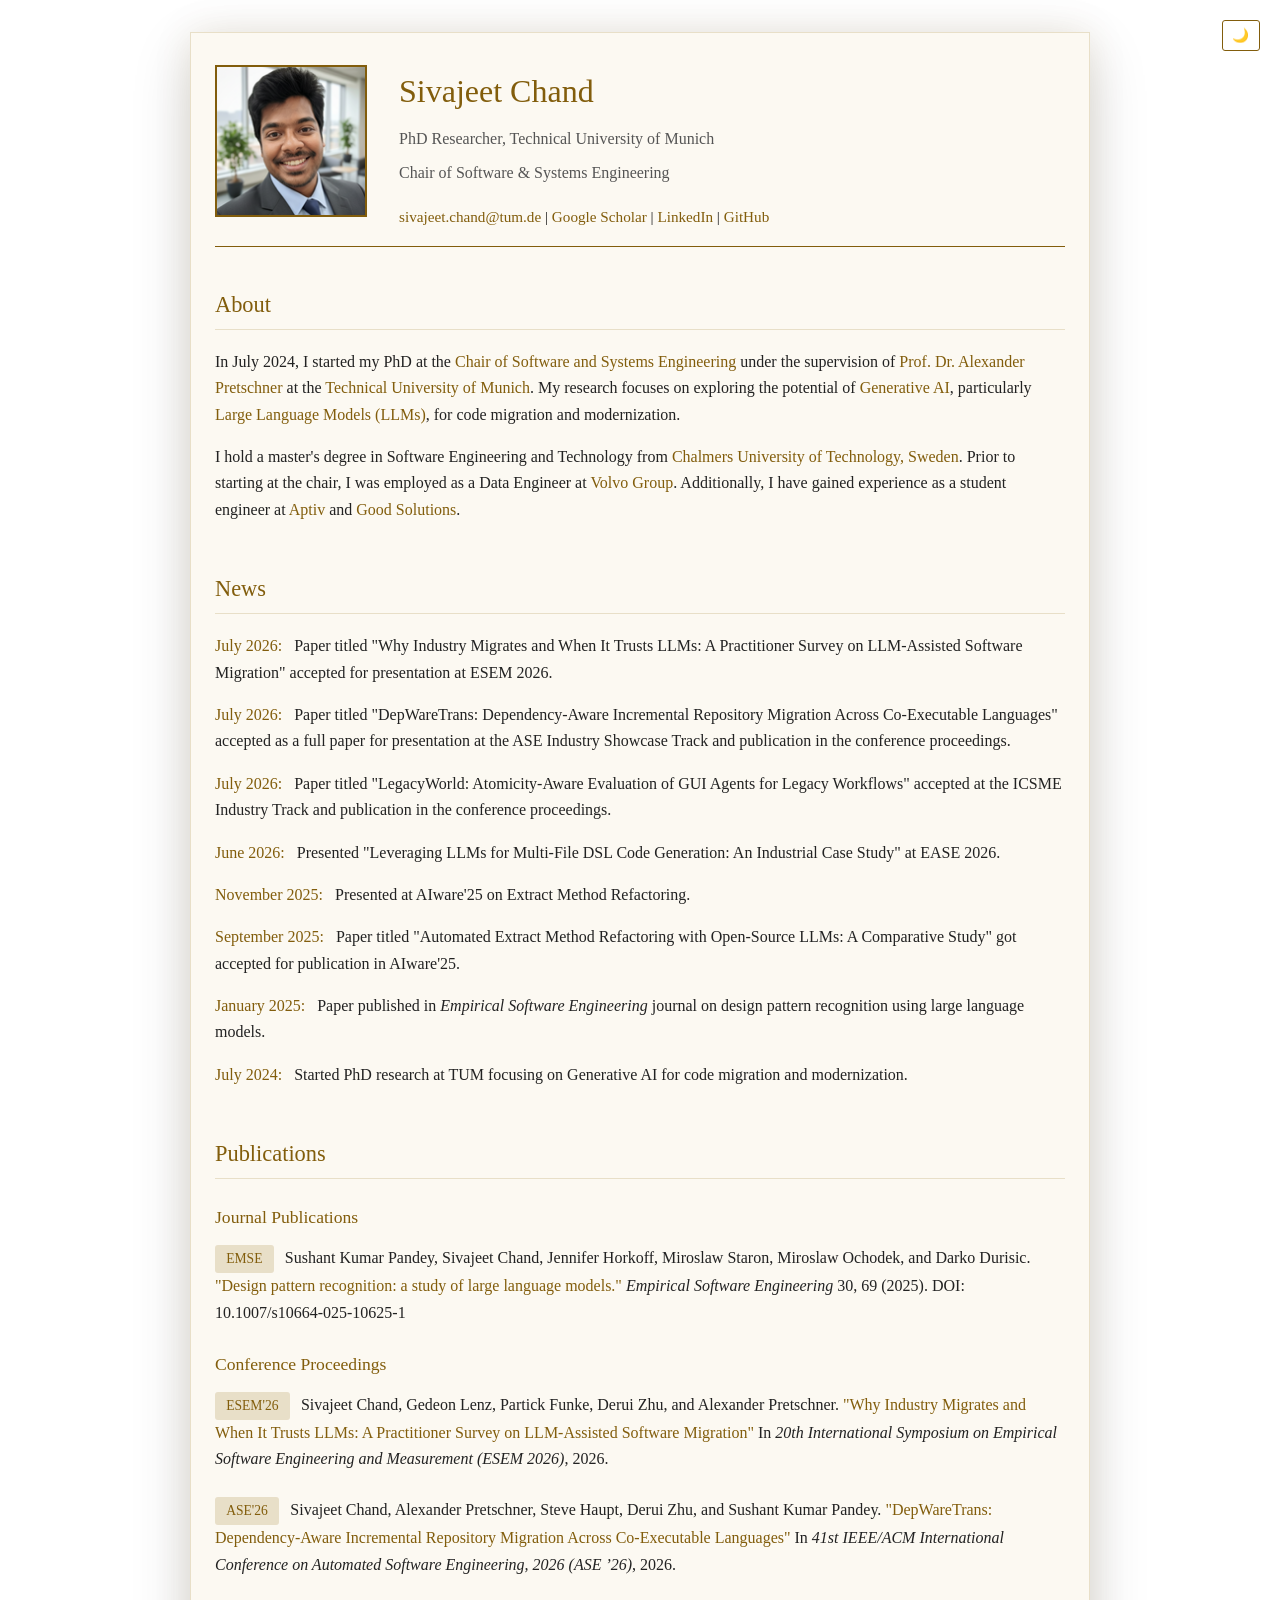
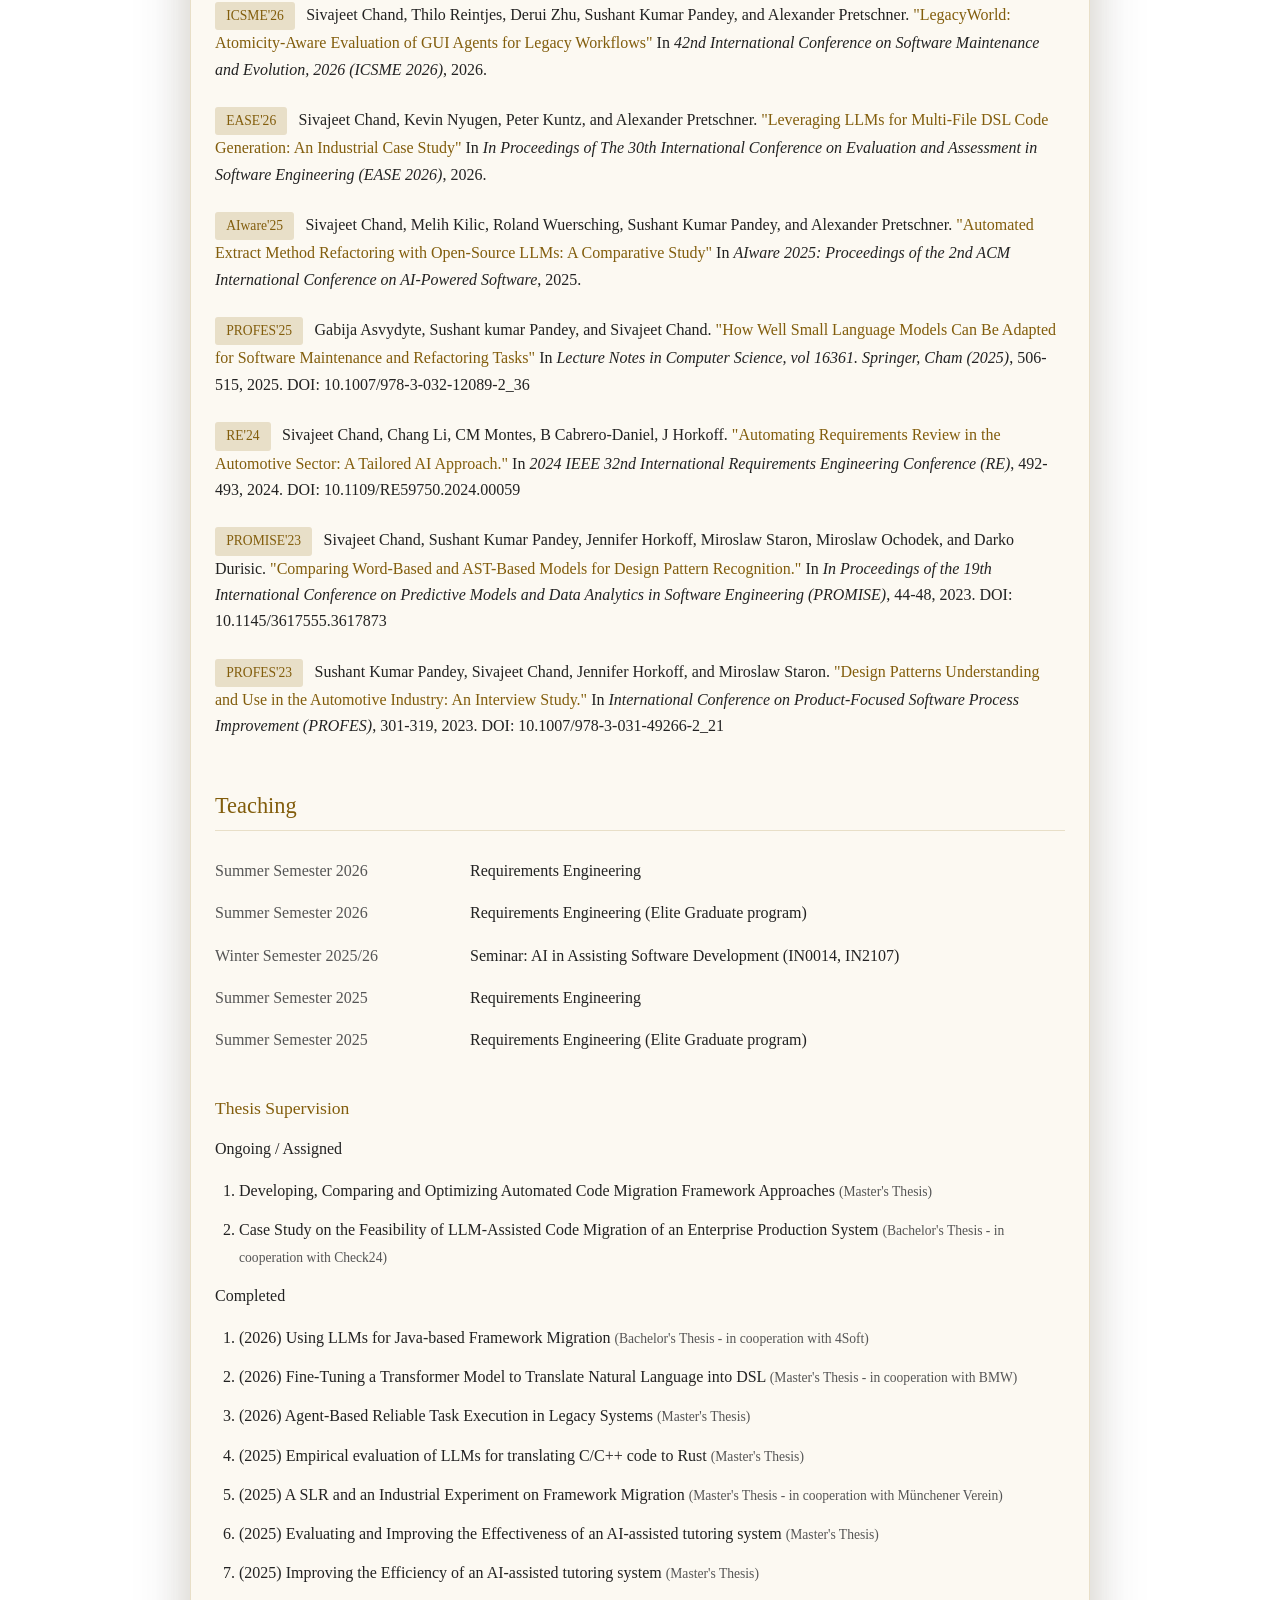
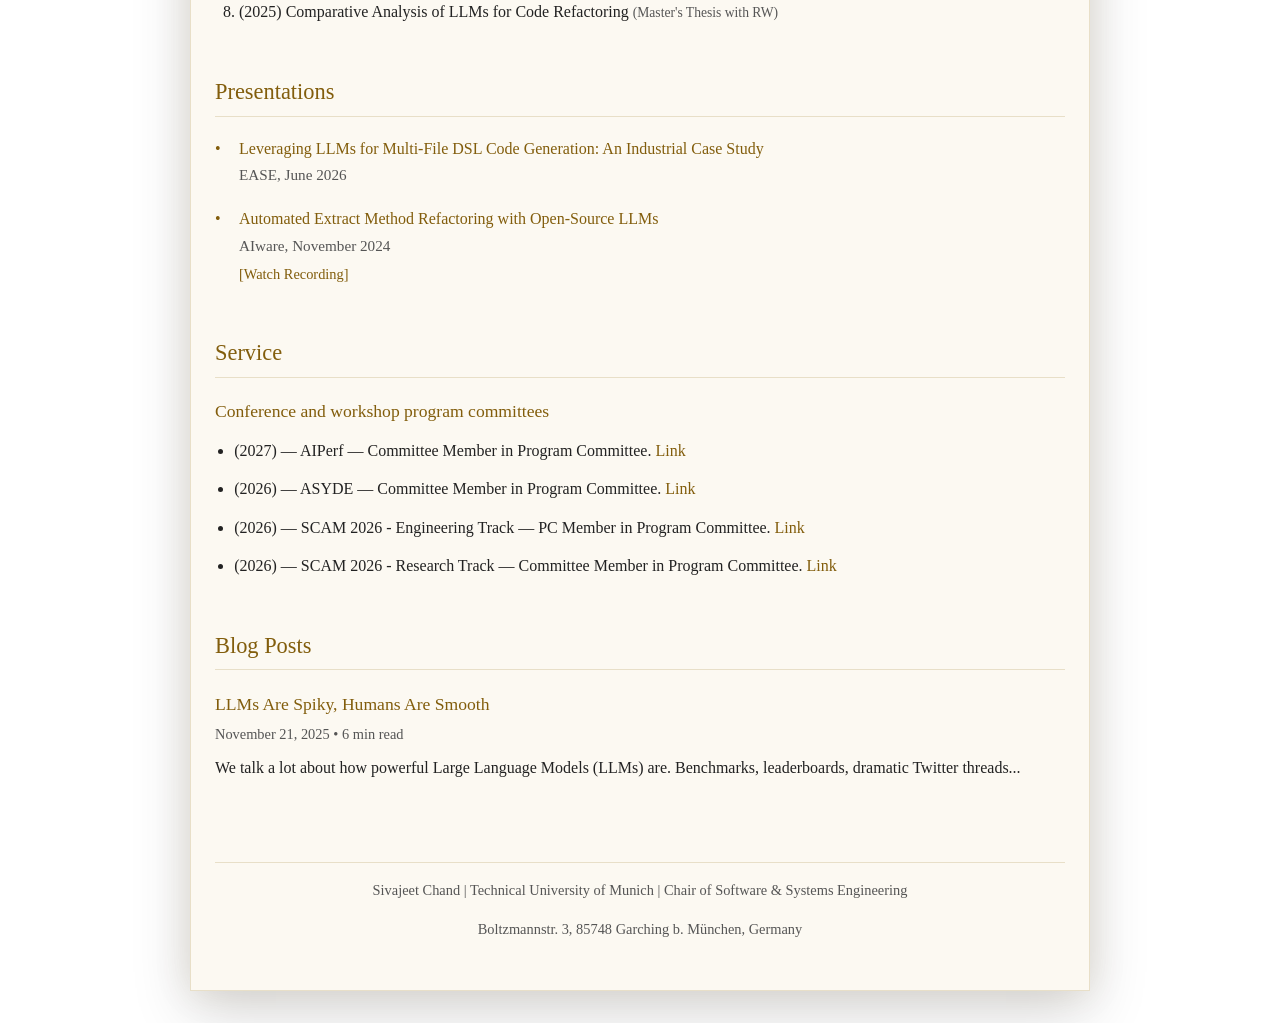
==== commit 3d74b41a: "Update portfolio content and service section" ====
--- a/index.html
+++ b/index.html
@@ -77,6 +77,13 @@
       <h2>Presentations</h2>
     </section>
 
+    <section id="service">
+      <h2>Service</h2>
+      <div id="service-list">
+        <p style="color: var(--secondary-text); font-style: italic;">Loading service activities...</p>
+      </div>
+    </section>
+
     <section id="blogs">
       <h2>Blog Posts</h2>
       <div id="blog-list">
--- a/styles.css
+++ b/styles.css
@@ -244,6 +244,20 @@
     font-size: 0.95rem;
 }
 
+/* Service */
+#service-list h3 {
+    margin-top: 0;
+    margin-bottom: 0.75rem;
+}
+
+#service-list ul {
+    margin-bottom: 0;
+}
+
+#service-list li strong {
+    color: var(--heading-color);
+}
+
 .watch-link {
     display: inline-block;
     margin-top: 0.3rem;
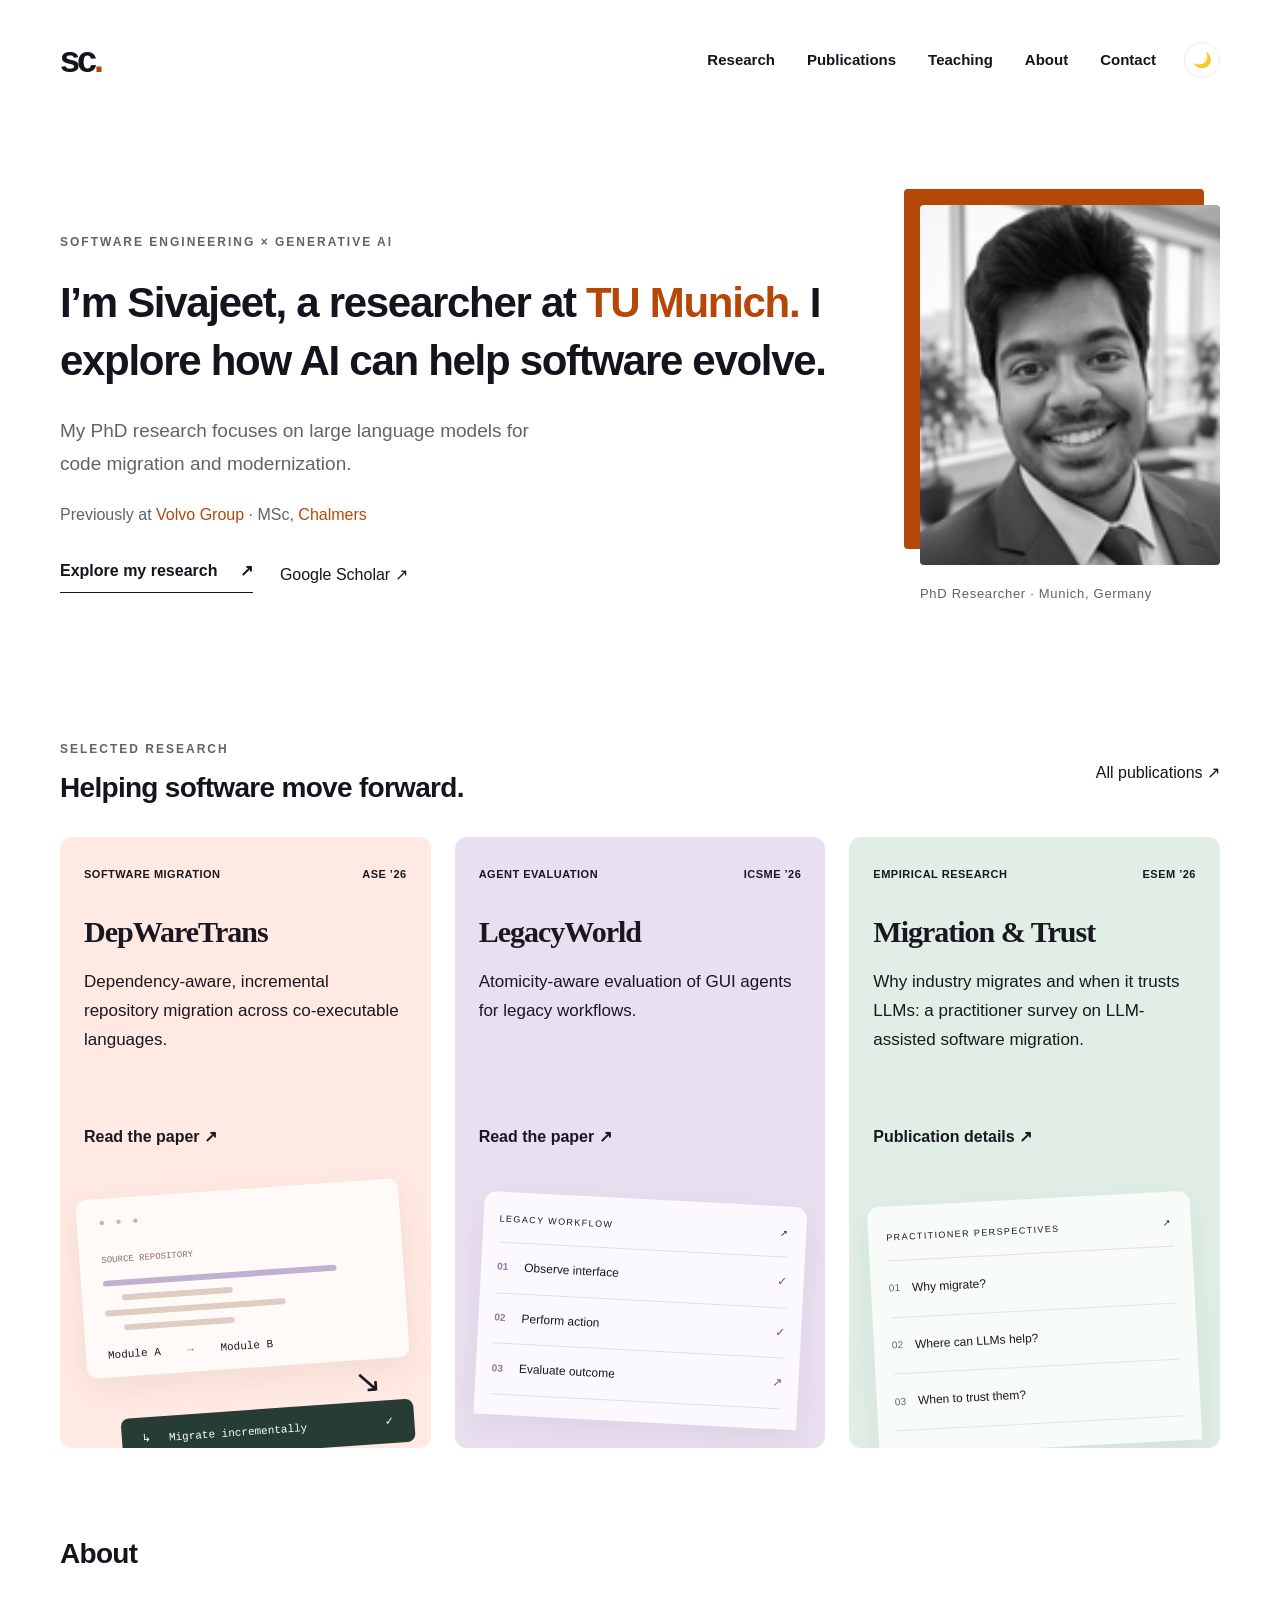
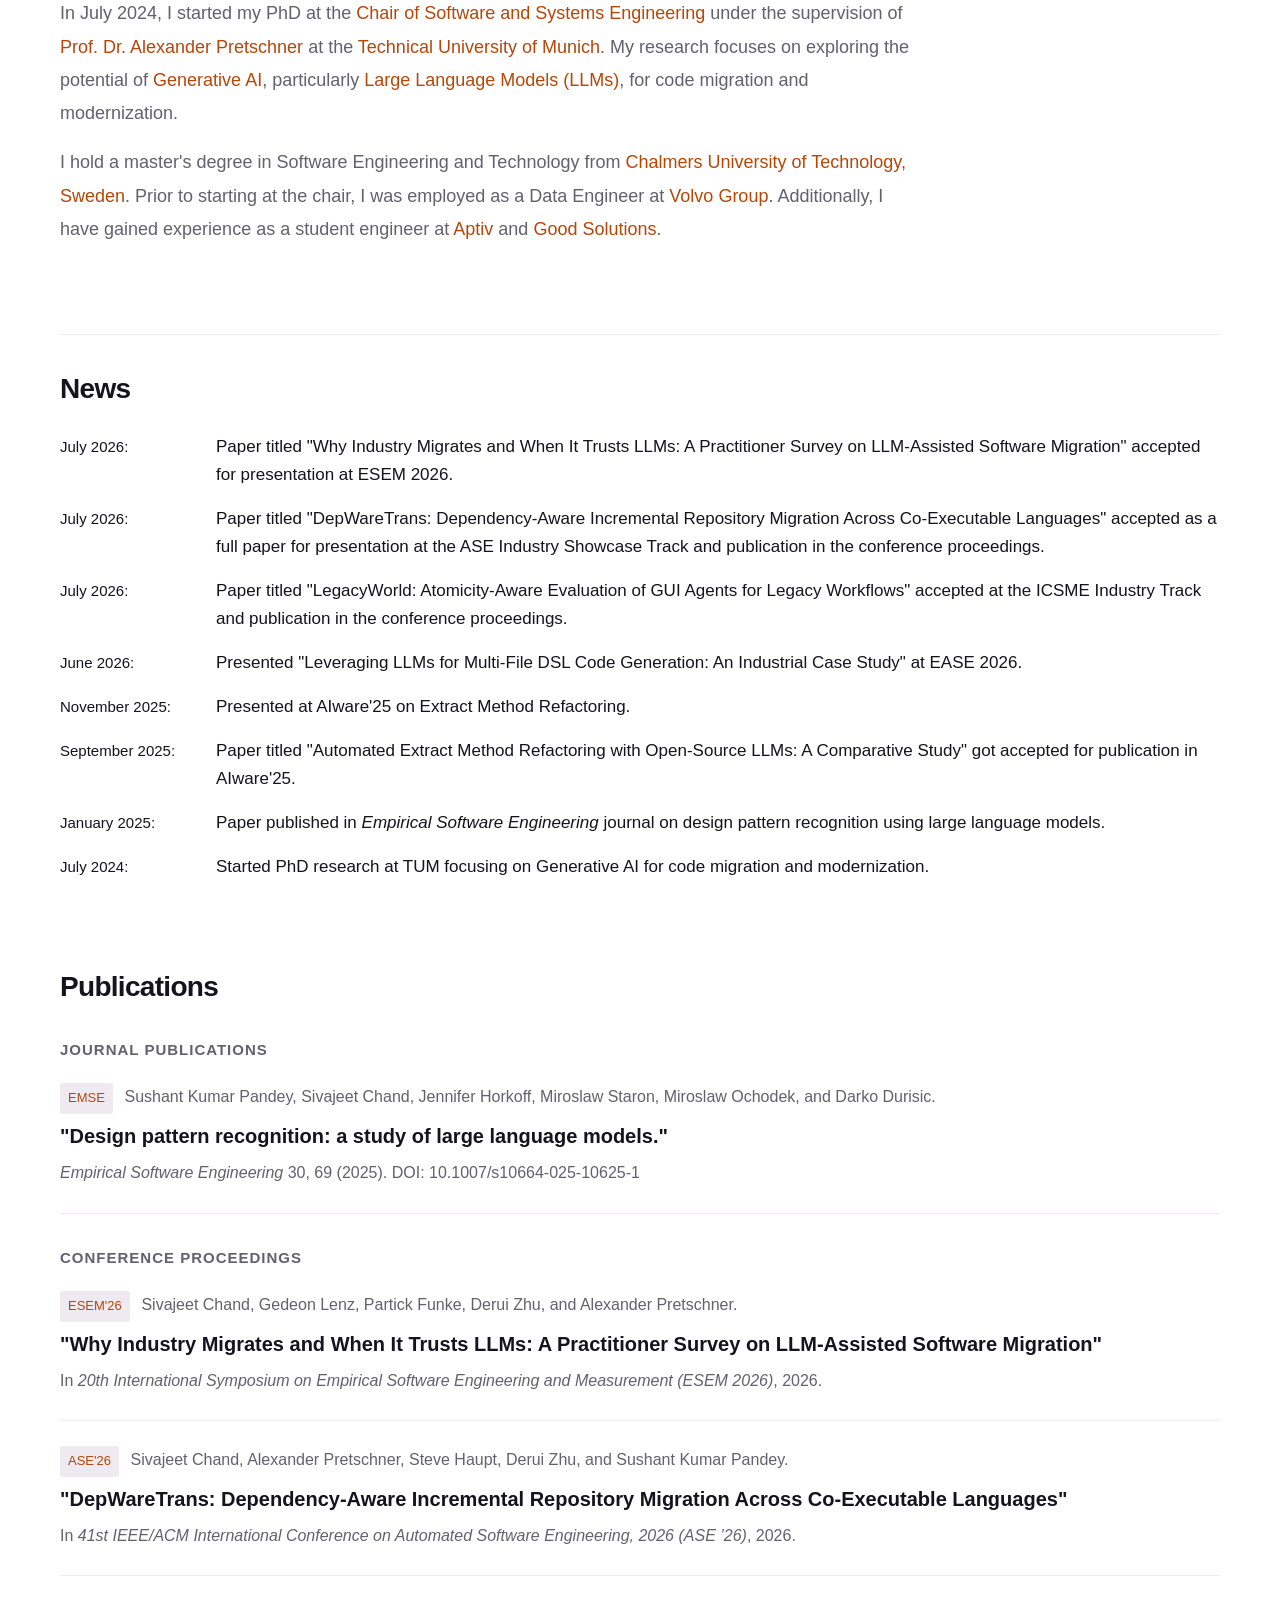
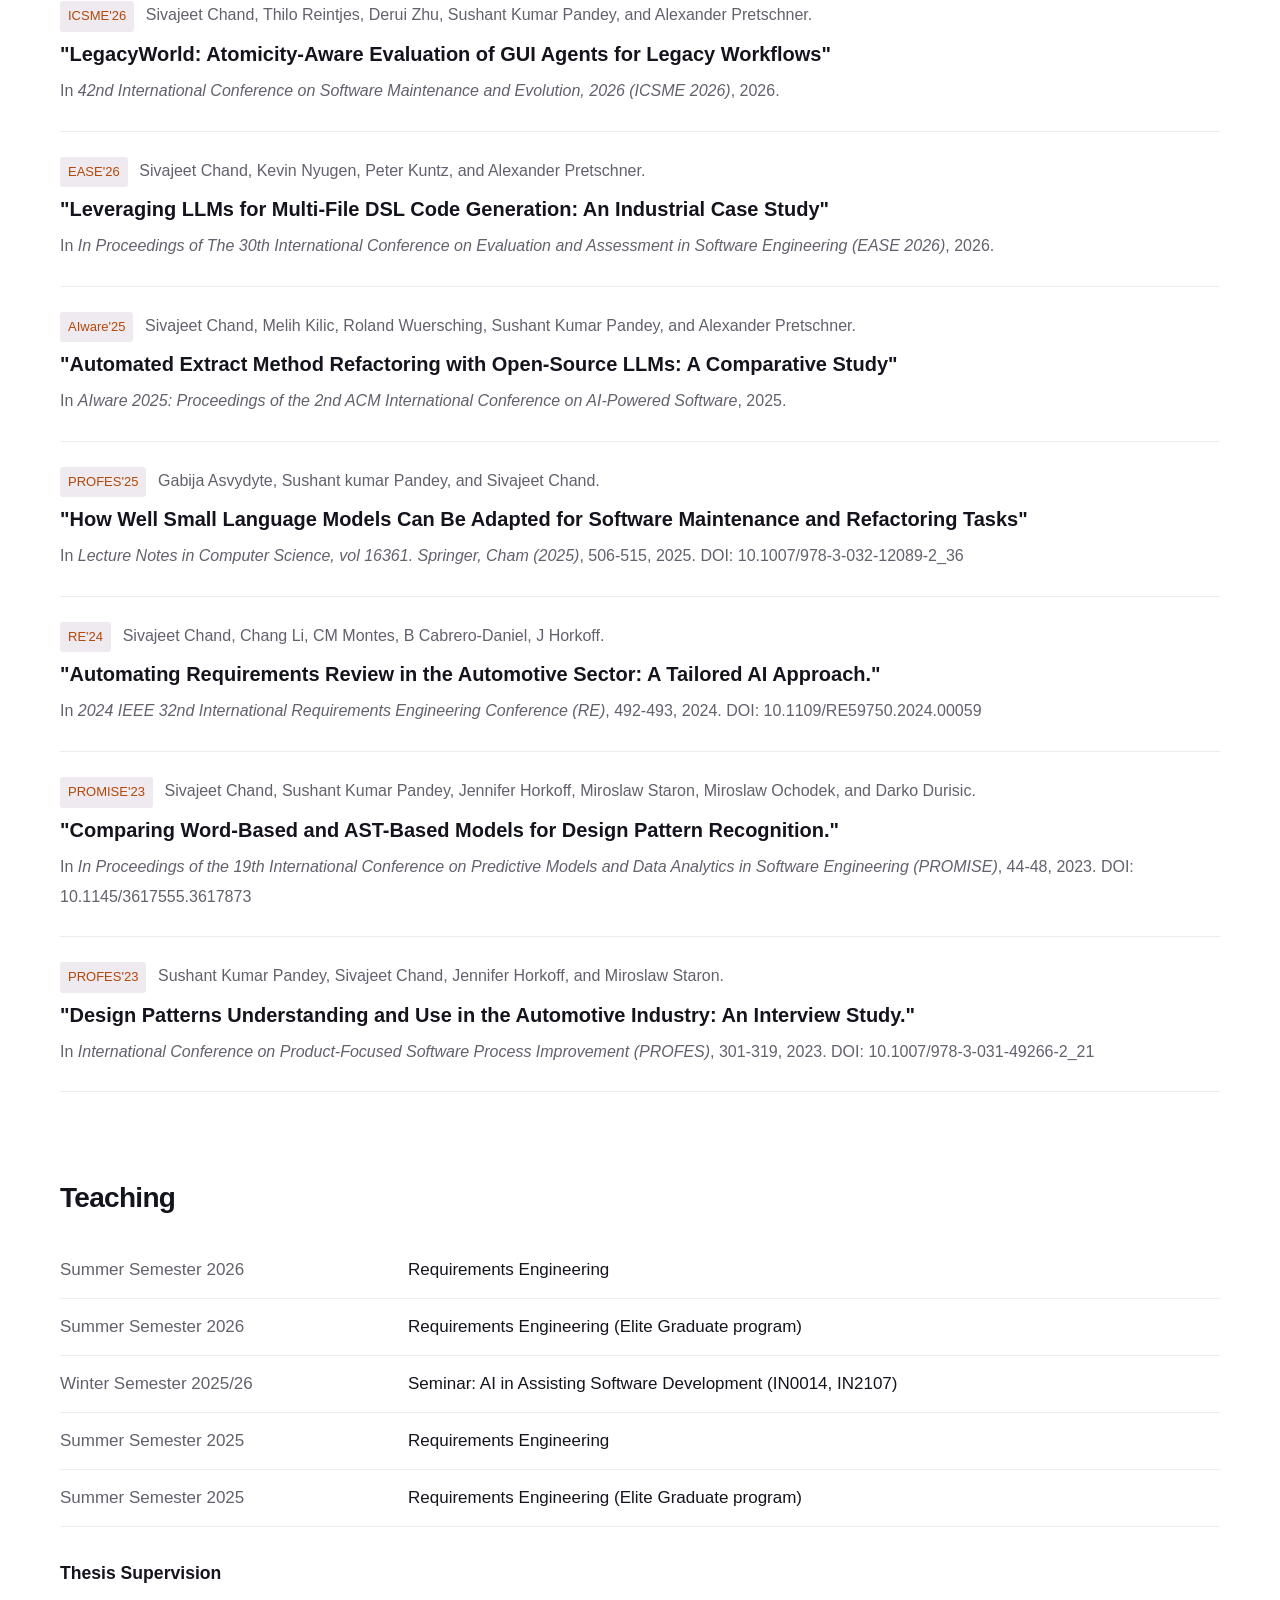
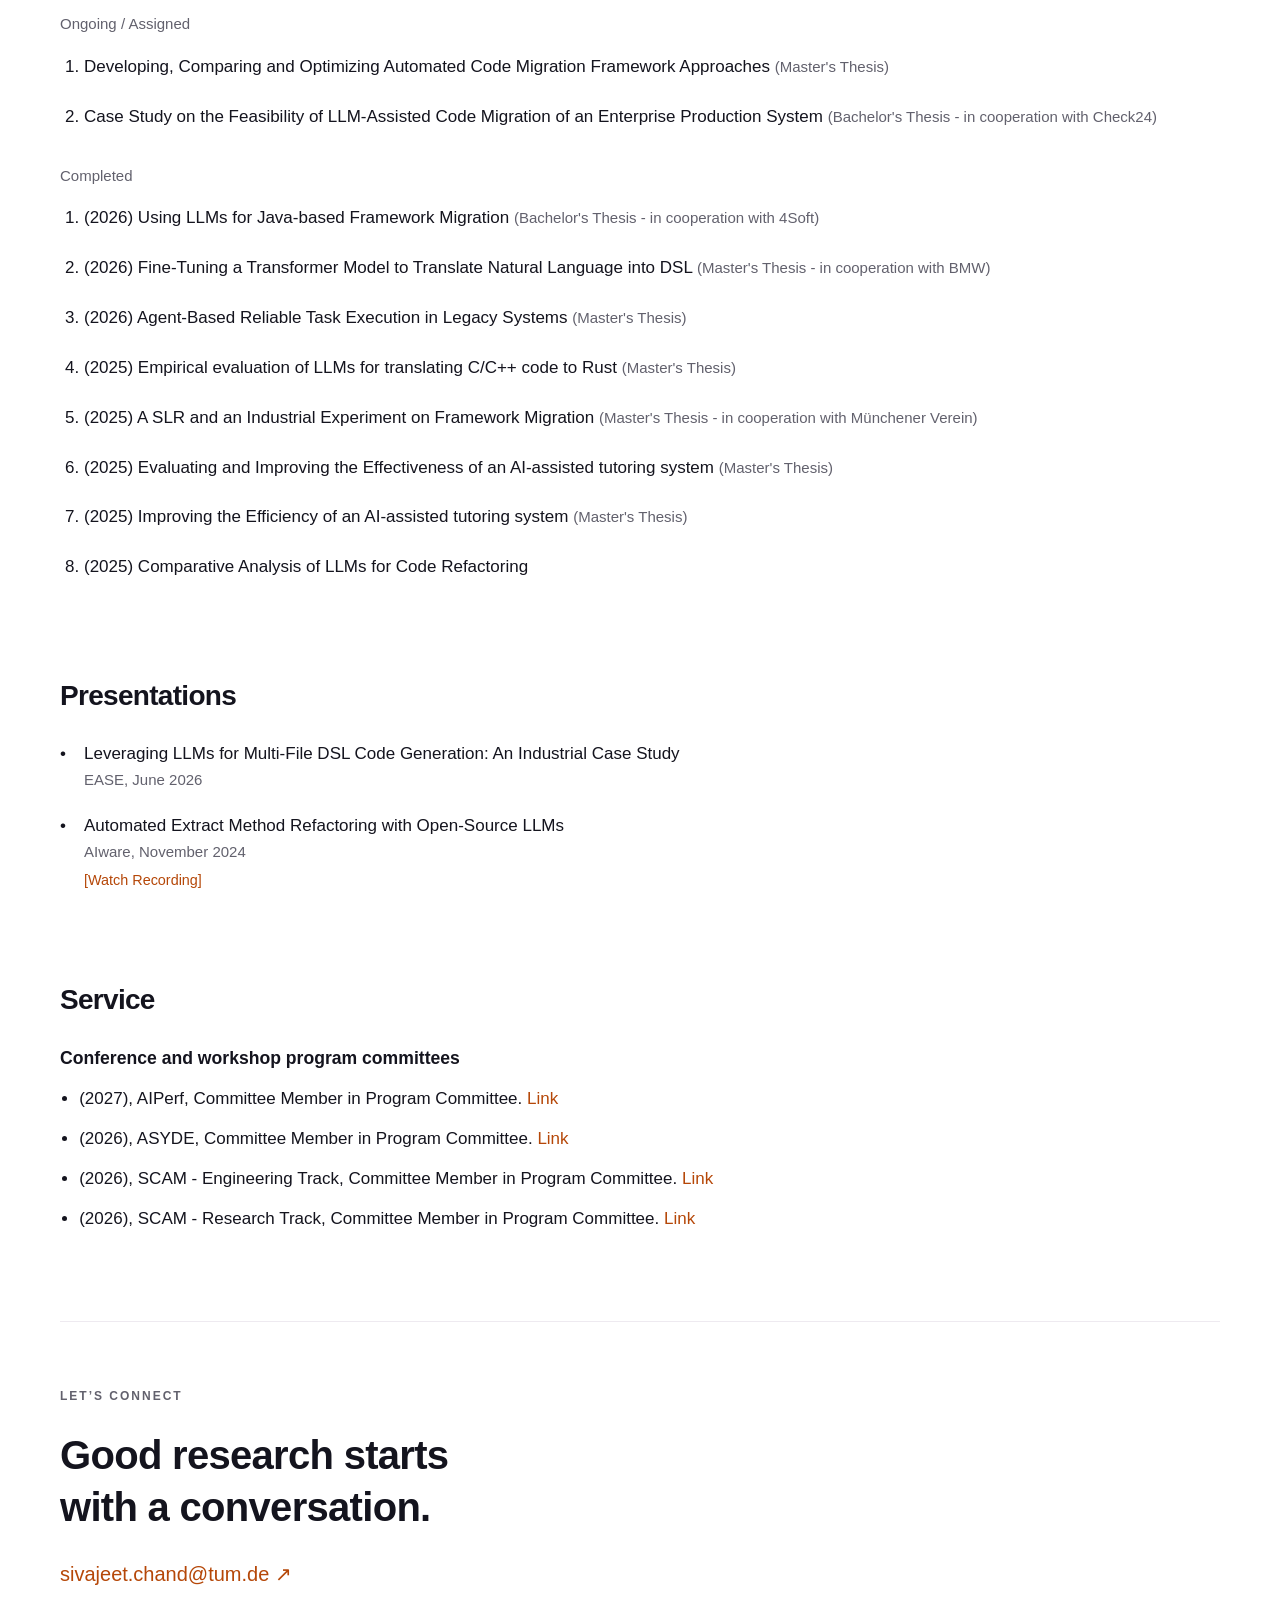
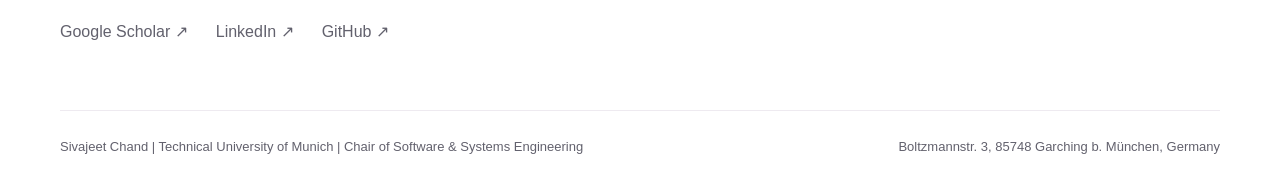
==== commit 575e84d6: "Redesign academic portfolio and refine content presentation" ====
--- a/index.html
+++ b/index.html
@@ -3,31 +3,47 @@
 <head>
     <meta charset="UTF-8">
     <meta name="viewport" content="width=device-width, initial-scale=1.0">
-    <title>Sivajeet Chand</title>
+    <title>Sivajeet Chand — AI & Software Engineering Research</title>
+    <meta name="description" content="Sivajeet Chand, PhD researcher at TU Munich. Exploring large language models for software migration and modernization.">
     <link rel="stylesheet" href="styles.css">
 </head>
 <body class="version2-page">
-  <button class="theme-toggle" onclick="toggleTheme()" aria-label="Toggle theme">
-    <span id="theme-icon">🌙</span>
-  </button>
+  <a class="skip-link" href="#main">Skip to content</a>
+  <div class="page-shell">
+    <nav class="site-nav" aria-label="Main navigation">
+      <a class="wordmark" href="#" aria-label="Sivajeet Chand home">sc<span>.</span></a>
+      <div class="nav-links"><a href="#research">Research</a><a href="#publications">Publications</a><a href="#teaching">Teaching</a><a href="#about">About</a><a href="#contact">Contact</a></div>
+      <button class="theme-toggle" onclick="toggleTheme()" aria-label="Toggle color theme"><span id="theme-icon">🌙</span></button>
+    </nav>
+    <main id="main">
+    <header class="hero">
+      <div class="hero-copy">
+        <p class="eyebrow">SOFTWARE ENGINEERING × GENERATIVE AI</p>
+        <h1>I’m Sivajeet, a researcher at <a href="https://www.tum.de/en" target="_blank" rel="noopener noreferrer">TU Munich.</a> I explore how AI can help software evolve.</h1>
+        <p class="hero-description">My PhD research focuses on large language models for code migration and modernization.</p>
+        <p class="hero-history">Previously at <span>Volvo Group</span> · MSc, <span>Chalmers</span></p>
+        <div class="hero-actions"><a class="primary-link" href="#research">Explore my research <span aria-hidden="true">↗</span></a><a href="https://scholar.google.com/citations?user=lOAQn_UAAAAJ&hl=en" target="_blank" rel="noopener noreferrer">Google Scholar ↗</a></div>
+      </div>
+      <div class="portrait-wrap"><div class="profile-image"><img src="myimage.png" alt="Sivajeet Chand" fetchpriority="high"></div><p>PhD Researcher · Munich, Germany</p></div>
+    </header>
+    <section id="research">
+      <div class="section-heading"><div><p class="eyebrow">SELECTED RESEARCH</p><h2>Helping software move forward.</h2></div><a href="#publications">All publications ↗</a></div>
+      <div class="research-grid">
+        <a class="research-card peach" href="https://mediatum.ub.tum.de/doc/1858822/q0bvrfunsdf89omvibim58j26.pdf" target="_blank" rel="noopener noreferrer">
+          <div class="card-meta">SOFTWARE MIGRATION <span>ASE ’26</span></div><h3>DepWareTrans</h3><p>Dependency-aware, incremental repository migration across co-executable languages.</p><span class="card-link">Read the paper ↗</span>
+          <div class="migration-visual" aria-hidden="true"><div class="code-window"><div class="window-dots">● ● ●</div><span class="code-label">SOURCE REPOSITORY</span><div class="code-line long"></div><div class="code-line short"></div><div class="code-line"></div><div class="code-line short"></div><div class="module-label">Module A <span>→</span> Module B</div></div><div class="migration-arrow">↘</div><div class="target-module">↳ <span>Migrate incrementally</span> ✓</div></div>
+        </a>
+        <a class="research-card lavender" href="https://mediatum.ub.tum.de/doc/1858482/38xfysqkbqtxdxmqew3e7pueo.pdf" target="_blank" rel="noopener noreferrer">
+          <div class="card-meta">AGENT EVALUATION <span>ICSME ’26</span></div><h3>LegacyWorld</h3><p>Atomicity-aware evaluation of GUI agents for legacy workflows.</p><span class="card-link">Read the paper ↗</span>
+          <div class="workflow-visual" aria-hidden="true"><div class="workflow-top"><span>LEGACY WORKFLOW</span><span>↗</span></div><div class="workflow-step"><b>01</b><span>Observe interface</span><i>✓</i></div><div class="workflow-step"><b>02</b><span>Perform action</span><i>✓</i></div><div class="workflow-step"><b>03</b><span>Evaluate outcome</span><i>↗</i></div></div>
+        </a>
+        <a class="research-card mint" href="https://www.cs.cit.tum.de/sse/chand/" target="_blank" rel="noopener noreferrer">
+          <div class="card-meta">EMPIRICAL RESEARCH <span>ESEM ’26</span></div><h3>Migration &amp; Trust</h3><p>Why industry migrates and when it trusts LLMs: a practitioner survey on LLM-assisted software migration.</p><span class="card-link">Publication details ↗</span>
+          <div class="survey-visual" aria-hidden="true"><div class="workflow-top"><span>PRACTITIONER PERSPECTIVES</span><span>↗</span></div><div class="survey-question"><span>01</span> Why migrate?</div><div class="survey-question"><span>02</span> Where can LLMs help?</div><div class="survey-question"><span>03</span> When to trust them?</div></div>
+        </a>
+      </div>
+    </section>
 
-  <div class="page-shell">
-    <header>
-      <div class="profile-image">
-        <img src="myimage.png" alt="Photo of Sivajeet Chand">
-      </div>
-      <div class="header-content">
-        <h1>Sivajeet Chand</h1>
-        <div class="subtitle">PhD Researcher, Technical University of Munich</div>
-        <div class="subtitle">Chair of Software & Systems Engineering</div>
-        <div class="contact-links">
-          <a href="mailto:sivajeet.chand@tum.de">sivajeet.chand@tum.de</a> |
-          <a href="https://scholar.google.com/citations?user=lOAQn_UAAAAJ&hl=en" target="_blank" rel="noopener noreferrer">Google Scholar</a> |
-          <a href="https://www.linkedin.com/in/sivajeetchand/" target="_blank" rel="noopener noreferrer">LinkedIn</a> |
-          <a href="https://github.com/sivajeet" target="_blank" rel="noopener noreferrer">GitHub</a>
-        </div>
-      </div>
-    </header>
 
     <section id="about">
       <h2>About</h2>
@@ -66,6 +82,8 @@
       <h3>Conference Proceedings</h3>
     </section>
 
+
+
     <section id="teaching">
       <h2>Teaching</h2>
       <table class="teaching-table"></table>
@@ -84,13 +102,10 @@
       </div>
     </section>
 
-    <section id="blogs">
-      <h2>Blog Posts</h2>
-      <div id="blog-list">
-        <p style="color: var(--secondary-text); font-style: italic;">Loading blog posts...</p>
-      </div>
-    </section>
 
+
+    <section id="contact" class="contact-section"><p class="eyebrow">LET’S CONNECT</p><h2>Good research starts<br>with a conversation.</h2><a class="email-link" href="mailto:sivajeet.chand@tum.de">sivajeet.chand@tum.de ↗</a><div class="contact-socials"><a href="https://scholar.google.com/citations?user=lOAQn_UAAAAJ&amp;hl=en" target="_blank" rel="noopener noreferrer">Google Scholar ↗</a><a href="https://www.linkedin.com/in/sivajeetchand/" target="_blank" rel="noopener noreferrer">LinkedIn ↗</a><a href="https://github.com/sivajeet" target="_blank" rel="noopener noreferrer">GitHub ↗</a></div></section>
+    </main>
     <footer>
       <p>Sivajeet Chand | Technical University of Munich | Chair of Software & Systems Engineering</p>
       <p>Boltzmannstr. 3, 85748 Garching b. München, Germany</p>
@@ -99,4 +114,4 @@
 
   <script src="app.js"></script>
 </body>
-</html>+</html>
--- a/styles.css
+++ b/styles.css
@@ -492,3 +492,157 @@
         padding-bottom: 1rem;
     }
 }
+
+/* Research portfolio — spacious, editorial layout. */
+:root { --bg-color:#fff; --text-color:#14141e; --heading-color:#14141e; --link-color:#b54708; --border-color:#dddce4; --light-border:#eeeaf0; --secondary-text:#62616d; }
+[data-theme="dark"] { --bg-color:#1c1b19; --text-color:#f5f2ed; --heading-color:#f5f2ed; --link-color:#ffb477; --border-color:#45413b; --light-border:#302d28; --secondary-text:#c0b9af; }
+html { scroll-behavior:smooth; scroll-padding-top:30px; }
+body { font-family:Arial, Helvetica, sans-serif; }
+body.version2-page, [data-theme="dark"] body.version2-page { background:var(--bg-color); padding:0 32px; }
+.page-shell, [data-theme="dark"] .page-shell { max-width:1160px; padding:0; background:none; border:0; box-shadow:none; }
+a { text-underline-offset:5px; }
+a:focus-visible, button:focus-visible { outline:3px solid var(--link-color); outline-offset:6px; }
+.skip-link { position:absolute; left:16px; top:-80px; padding:12px; background:var(--bg-color); z-index:2000; }
+.skip-link:focus { top:12px; }
+.site-nav { display:flex; align-items:center; gap:28px; min-height:120px; }
+.wordmark { color:var(--heading-color); font-size:36px; font-weight:800; letter-spacing:-3px; margin-right:auto; }
+.wordmark span { color:var(--link-color); }
+.nav-links { display:flex; gap:32px; }
+.nav-links a { font-size:12px; font-weight:600; color:var(--text-color); }
+.nav-links a:hover { color:var(--link-color); }
+.site-nav .theme-toggle { position:static; border:1px solid var(--light-border); border-radius:50%; width:36px; height:36px; padding:0; font-size:15px; }
+.hero { display:grid; grid-template-columns:1fr 300px; align-items:center; gap:90px; padding:85px 0 120px; margin:0; border:0; }
+.eyebrow { font-size:10px; font-weight:700; letter-spacing:2px; color:var(--secondary-text); margin-bottom:22px; }
+.hero h1 { font-size:42px; line-height:1.38; letter-spacing:-1.3px; font-weight:600; margin-bottom:25px; }
+.hero-description { font-size:17px; color:var(--secondary-text); max-width:510px; line-height:1.7; }
+.hero-history { font-size:14px; color:var(--secondary-text); margin-top:22px; }
+.hero-history span { color:var(--link-color); }
+.hero-actions { display:flex; align-items:center; flex-wrap:wrap; gap:27px; margin-top:30px; font-size:13px; }
+.hero-actions a { color:var(--text-color); }
+.hero-actions .primary-link { border-bottom:1px solid var(--text-color); padding-bottom:7px; font-weight:600; }
+.primary-link span { margin-left:18px; }
+.portrait-wrap { margin:0 0 0 0; }
+.profile-image { width:100%; height:360px; position:relative; border:0; background:none; }
+.profile-image:before { content:""; position:absolute; inset:-16px 16px 16px -16px; background:var(--link-color); border-radius:4px; }
+.profile-image img { position:relative; border-radius:4px; filter:grayscale(100%); object-position:center; }
+.portrait-wrap>p { font-size:10px; letter-spacing:.7px; color:var(--secondary-text); margin-top:18px; }
+section { margin-bottom:88px; }
+h2 { font-size:28px; line-height:1.3; font-weight:600; letter-spacing:-.7px; border:0; padding:0; margin-bottom:25px; }
+h3 { font-weight:600; }
+.section-heading { display:flex; justify-content:space-between; align-items:center; gap:20px; margin-bottom:30px; }
+.section-heading .eyebrow { margin-bottom:10px; }
+.section-heading h2 { margin-bottom:0; }
+.section-heading>a { font-size:13px; white-space:nowrap; color:var(--text-color); }
+.research-grid { display:grid; grid-template-columns:repeat(3,minmax(0,1fr)); gap:24px; }
+.research-card { display:block; padding:36px 36px 0; min-height:480px; border-radius:12px; color:#191721; overflow:hidden; transition:transform .2s; }
+.research-card:hover { text-decoration:none; transform:translateY(-5px); }
+.peach { background:#ffe9e2; }
+.lavender { background:#e8dff0; }
+.card-meta { display:flex; justify-content:space-between; gap:10px; font-size:9px; letter-spacing:1.3px; font-weight:700; }
+.research-card h3 { font-family:Georgia,serif; font-size:36px; letter-spacing:-1px; margin:24px 0 12px; color:#191721; }
+.research-card>p { font-size:15px; line-height:1.7; max-width:380px; min-height:52px; }
+.card-link { font-size:13px; font-weight:700; }
+.migration-visual { margin:38px 0 -10px 24px; transform:rotate(-4deg); }
+.code-window { border-radius:10px; background:#fffaf7; padding:16px 22px; box-shadow:0 10px 30px #64452a15; }
+.window-dots { color:#d8aaa0; font-size:10px; letter-spacing:4px; margin-bottom:12px; }
+.code-label { font:9px monospace; color:#8c6d64; }
+.code-line { height:6px; background:#dfccc2; width:65%; margin-top:9px; border-radius:4px; }
+.code-line.long { width:84%; background:#c2b0d0; }.code-line.short { width:40%; margin-left:18px; }
+.module-label { font:11px monospace; margin-top:18px; }.module-label span { margin:0 20px; color:#aa5480; }
+.migration-arrow { text-align:right; font-size:32px; margin:-5px 30px -5px 0; }
+.target-module { display:flex; gap:18px; align-items:center; background:#263c35; color:#fff; padding:15px 20px; border-radius:8px; font:11px monospace; margin-left:30px; }
+.target-module span { flex:1; }
+.workflow-visual { background:#fbf9fd; border-radius:12px 12px 0 0; margin:48px -5px 0 20px; padding:24px; transform:rotate(3deg); box-shadow:0 10px 30px #40304c12; }
+.workflow-top { display:flex; justify-content:space-between; font-size:9px; letter-spacing:1.4px; padding-bottom:15px; border-bottom:1px solid #e3dce9; }
+.workflow-step { display:flex; align-items:center; gap:16px; padding:15px 0; font-size:12px; border-bottom:1px solid #e3dce9; }
+.workflow-step b { font-size:10px; color:#8e789e; }.workflow-step i { margin-left:auto; font-style:normal; color:#725389; }
+#about { max-width:850px; } #about p { color:var(--secondary-text); font-size:16px; line-height:1.85; }
+#news { border-top:1px solid var(--light-border); padding-top:36px; }
+.news-item { font-size:14px; }.news-date { display:inline-block; min-width:105px; font-size:12px; }
+#publications>h3 { font-size:12px; letter-spacing:1px; text-transform:uppercase; margin:32px 0 20px; color:var(--secondary-text); }
+.pub-item { padding:0 0 24px; margin-bottom:24px; border-bottom:1px solid var(--light-border); font-size:13px; color:var(--secondary-text); line-height:1.9; }
+.pub-item>a { font-size:17px; font-weight:600; line-height:1.5; display:block; color:var(--text-color); margin:7px 0; }
+.pub-venue-badge { font-size:10px; color:var(--link-color); padding:3px 8px; }
+.teaching-table { font-size:14px; }.teaching-table td { padding:14px 0; border-bottom:1px solid var(--light-border); }
+.thesis-item { font-size:14px; padding-bottom:9px; }.thesis-group { color:var(--secondary-text); font-size:12px; margin-top:24px; }
+.pres-item, #service-list { font-size:14px; }.blog-title { font-size:20px; }.blog-title a { color:var(--text-color); }.blog-meta { font-size:12px; }.blog-excerpt { font-size:14px; color:var(--secondary-text); }
+.contact-section { border-top:1px solid var(--light-border); padding:65px 0 0; margin-bottom:65px; }.contact-section h2 { font-size:40px; line-height:1.3; }.email-link { font-size:20px; }.contact-socials { display:flex; flex-wrap:wrap; gap:28px; margin-top:28px; font-size:12px; }.contact-socials a { color:var(--secondary-text); }
+footer { text-align:left; margin:0; padding:25px 0; font-size:10px; display:flex; justify-content:space-between; gap:30px; } footer p { margin:0; }
+@media(max-width:950px) { .hero { gap:45px; grid-template-columns:1fr 260px; }.hero h1 { font-size:34px; }.research-card { padding:28px 25px 0; }.research-card h3 { font-size:30px; } }
+@media(max-width:700px) { body.version2-page { padding:0 22px; }.site-nav { min-height:95px; gap:12px; flex-wrap:wrap; padding:18px 0; }.wordmark { font-size:30px; }.nav-links { order:3; width:100%; justify-content:space-between; gap:10px; }.nav-links a { font-size:11px; }.hero { display:flex; flex-direction:column; align-items:stretch; text-align:left; gap:45px; padding:45px 0 65px; }.hero h1 { font-size:33px; letter-spacing:-1px; }.hero .eyebrow { font-size:9px; }.portrait-wrap { width:240px; align-self:center; }.profile-image { height:280px; margin:0; }.hero-description { font-size:15px; }.research-grid { grid-template-columns:1fr; }.section-heading { display:block; }.section-heading>a { display:inline-block; margin-top:15px; }h2 { font-size:25px; }section { margin-bottom:60px; }.research-card { min-height:460px; padding:28px 25px 0; }.contact-section h2 { font-size:32px; }.email-link { font-size:17px; }footer { display:block; }footer p+p { margin-top:8px; }.teaching-table td:first-child { width:auto; }.news-date { min-width:0; } }
+@media(prefers-reduced-motion:reduce) { html { scroll-behavior:auto; } *, *:before, *:after { transition:none!important; } }
+
+/* Keep featured work balanced and news continuation lines aligned. */
+.research-card { padding:28px 24px 0; display:flex; flex-direction:column; min-width:0; }
+.research-card h3 { font-size:30px; }
+.research-card>p { min-height:104px; }
+.card-meta { letter-spacing:.8px; }
+.card-meta span { white-space:nowrap; }
+.migration-visual { margin-left:0; }
+.workflow-visual { margin-left:0; margin-right:0; padding:20px 16px; }
+.mint { background:#e0eee5; }
+.survey-visual { margin:48px 0 0; padding:24px 18px; background:#f7fcf8; border-radius:12px 12px 0 0; transform:rotate(-3deg); box-shadow:0 10px 30px #304c3812; }
+.survey-question { display:flex; align-items:center; gap:12px; padding:18px 0; font-size:12px; border-bottom:1px solid #dce8df; }
+.survey-question span { font-size:10px; color:#597361; }
+.news-item { display:grid; grid-template-columns:105px minmax(0,1fr); column-gap:16px; align-items:baseline; }
+.news-date { min-width:0; margin-right:0; }
+.news-content { min-width:0; }
+@media(min-width:701px) and (max-width:1000px) { .research-grid { grid-template-columns:1fr; }.research-card { min-height:0; display:grid; grid-template-columns:1fr 1fr; column-gap:30px; padding-bottom:28px; }.research-card .card-meta,.research-card h3,.research-card>p,.research-card .card-link { grid-column:1; }.research-card>p { min-height:0; }.research-card>div:last-child { grid-column:2; grid-row:1 / 5; margin:0; align-self:center; } }
+@media(max-width:700px) { .research-card>p { min-height:0; }.news-item { grid-template-columns:80px minmax(0,1fr); column-gap:14px; }.news-date { font-size:11px; } }
+
+/* Consistent accent and more comfortable reading sizes. */
+body { font-size:17px; }
+.nav-links a { font-size:15px; }
+.eyebrow { font-size:12px; }
+.hero-description { font-size:19px; }
+.hero-history, .hero-actions { font-size:16px; }
+.portrait-wrap>p { font-size:13px; }
+.section-heading>a, .card-link { font-size:16px; }
+.card-meta { font-size:11px; letter-spacing:.5px; }
+.research-card>p { font-size:17px; min-height:140px; }
+#about p { font-size:18px; }
+.news-item { font-size:17px; grid-template-columns:140px minmax(0,1fr); }
+.news-date { font-size:15px; }
+#publications>h3 { font-size:15px; }
+.pub-item { font-size:16px; }
+.pub-item>a { font-size:20px; }
+.pub-venue-badge { font-size:13px; }
+.teaching-table, .thesis-item, .pres-item, #service-list { font-size:17px; }
+.thesis-type, .thesis-group, .pres-details { font-size:15px; }
+.blog-title { font-size:23px; }
+.blog-meta { font-size:15px; }
+.blog-excerpt { font-size:17px; }
+.contact-socials { font-size:16px; }
+footer { font-size:13px; }
+@media(min-width:701px) and (max-width:1000px) { .research-card>p { min-height:0; } }
+@media(max-width:950px) { .nav-links { gap:18px; } }
+@media(max-width:700px) {
+ .nav-links a { font-size:13px; }
+ .hero .eyebrow { font-size:11px; }
+ .hero-description { font-size:18px; }
+ .research-card>p { min-height:0; }
+ .news-item { grid-template-columns:100px minmax(0,1fr); column-gap:12px; font-size:16px; }
+ .news-date { font-size:14px; }
+}
+
+/* Separate publication details clearly in dark mode. */
+[data-theme="dark"] .pub-item {
+    color:#b9b5c3;
+    border-bottom-color:#39343f;
+}
+[data-theme="dark"] .pub-item>a {
+    color:#fff3e8;
+}
+[data-theme="dark"] .pub-item>a:hover {
+    color:var(--link-color);
+    text-decoration:underline;
+}
+[data-theme="dark"] .pub-item i {
+    color:#d1c3e5;
+}
+[data-theme="dark"] .pub-venue-badge {
+    color:var(--link-color);
+    background:var(--light-border);
+    border:0;
+    font-weight:600;
+}
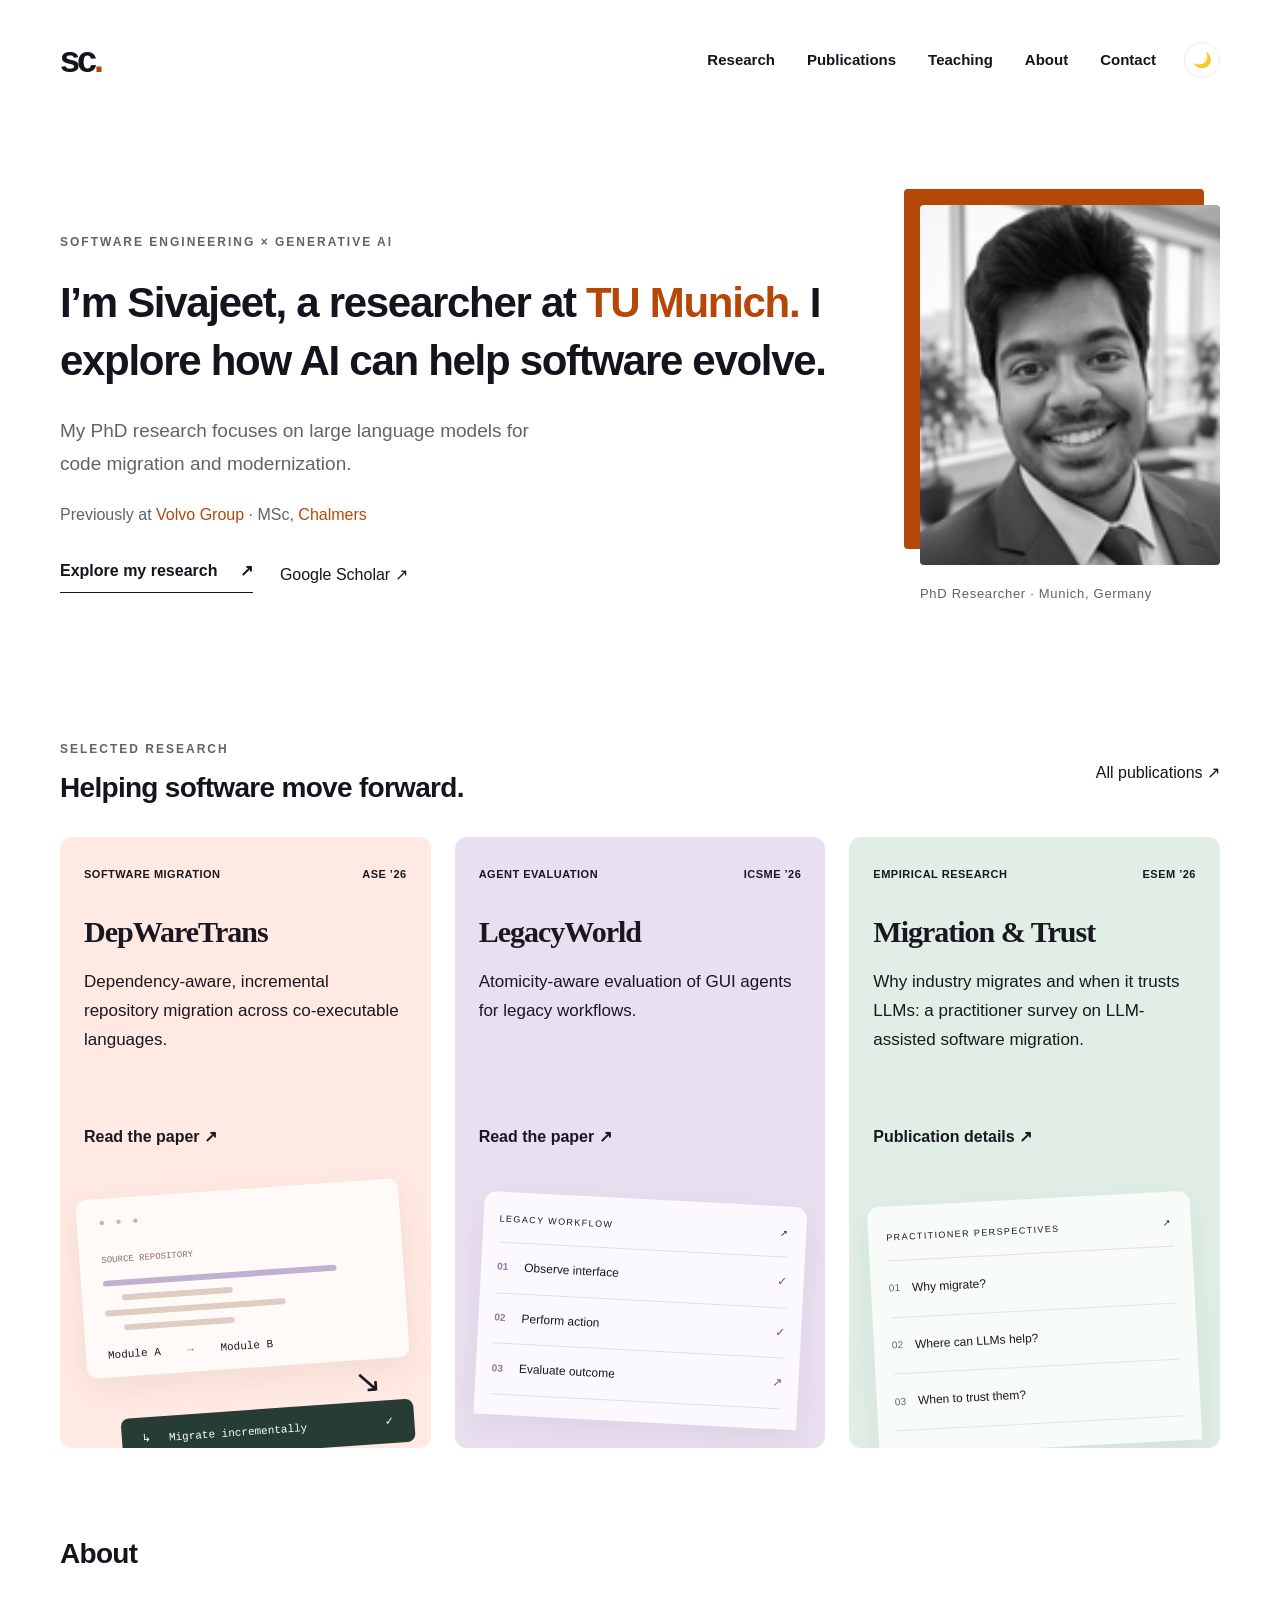
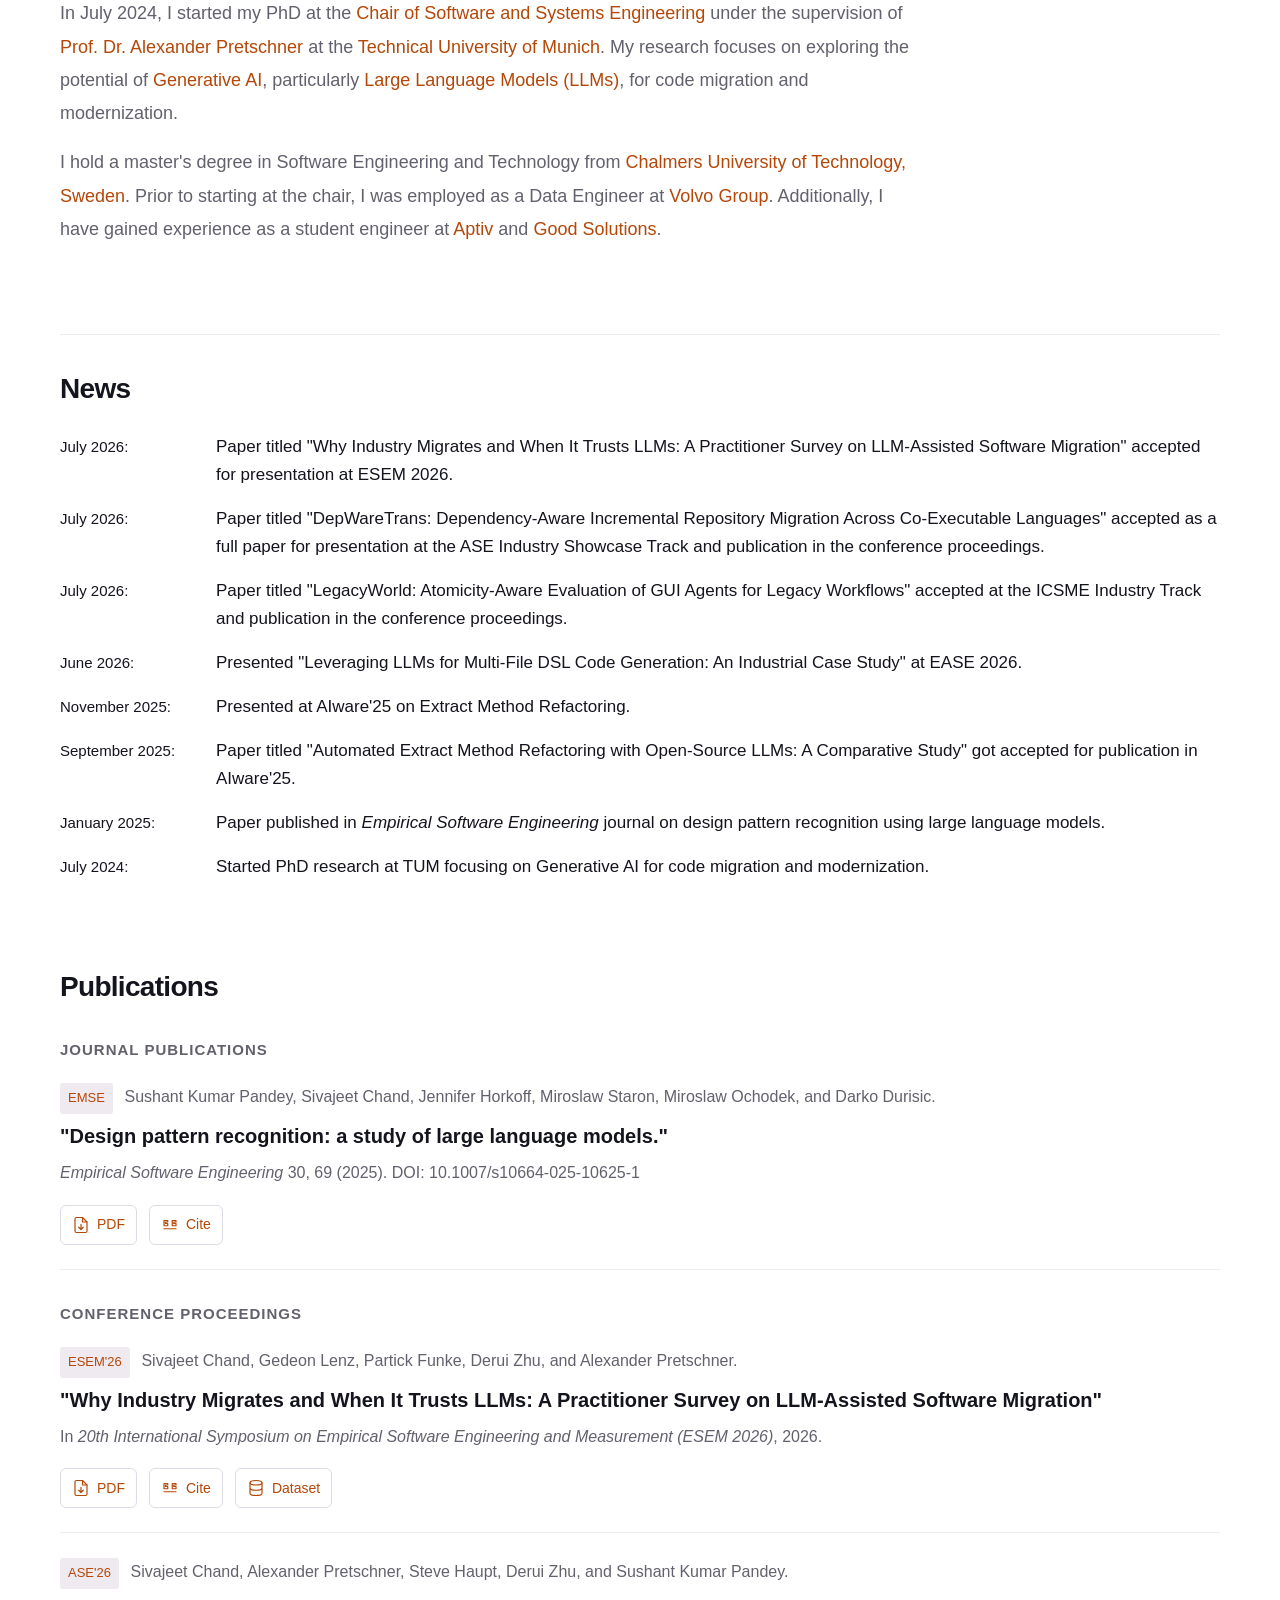
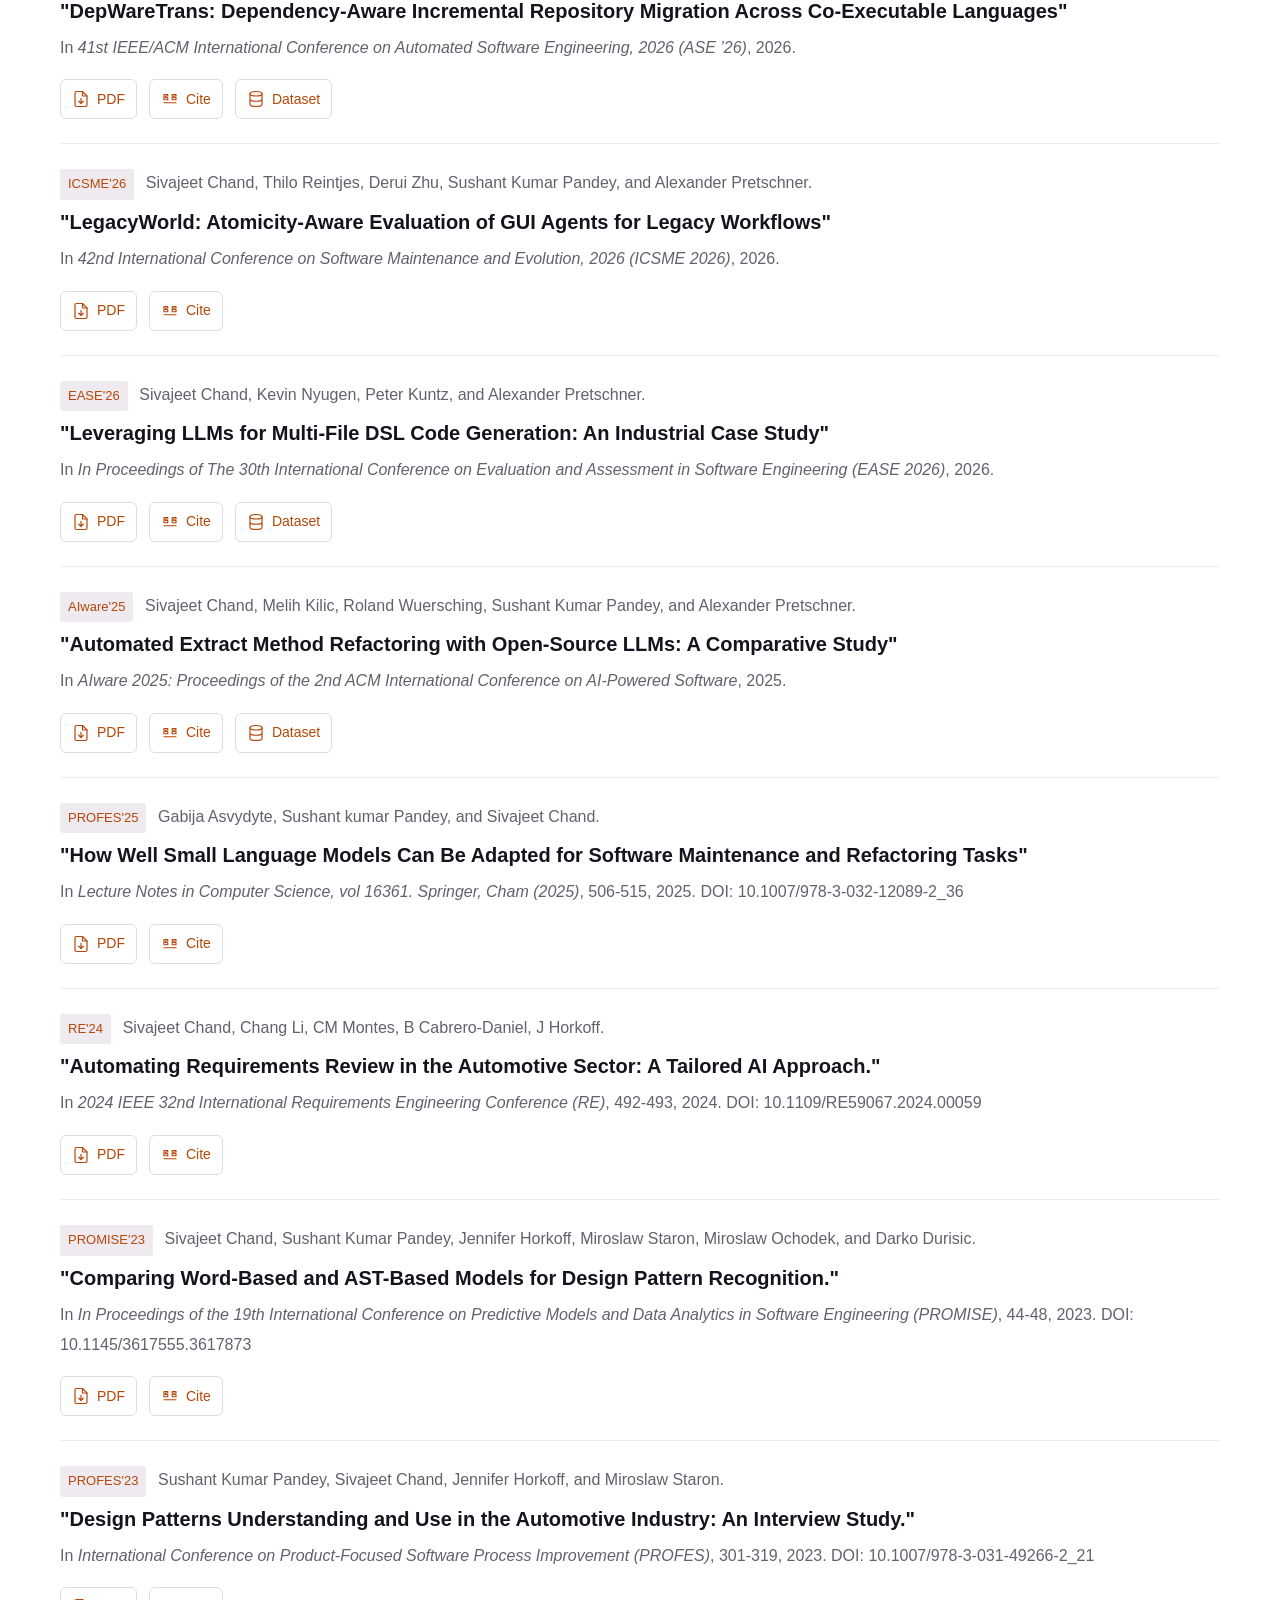
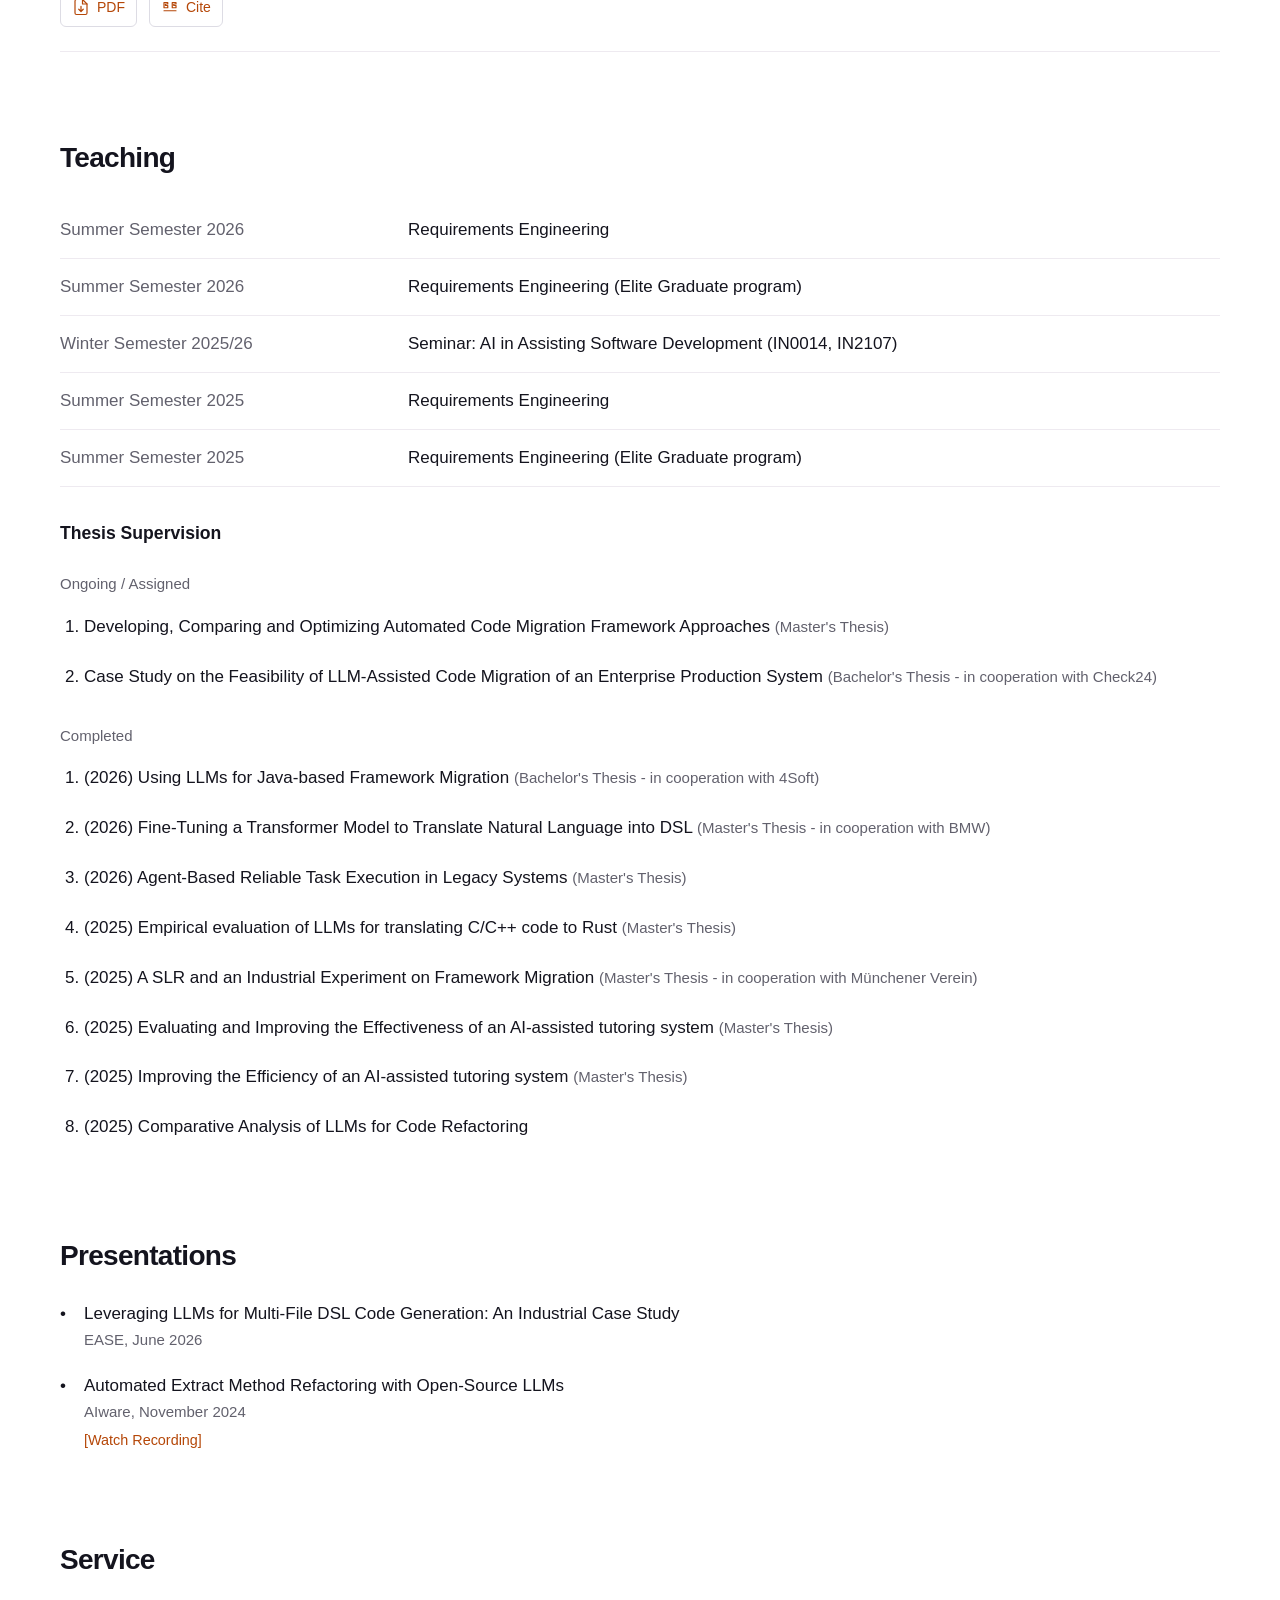
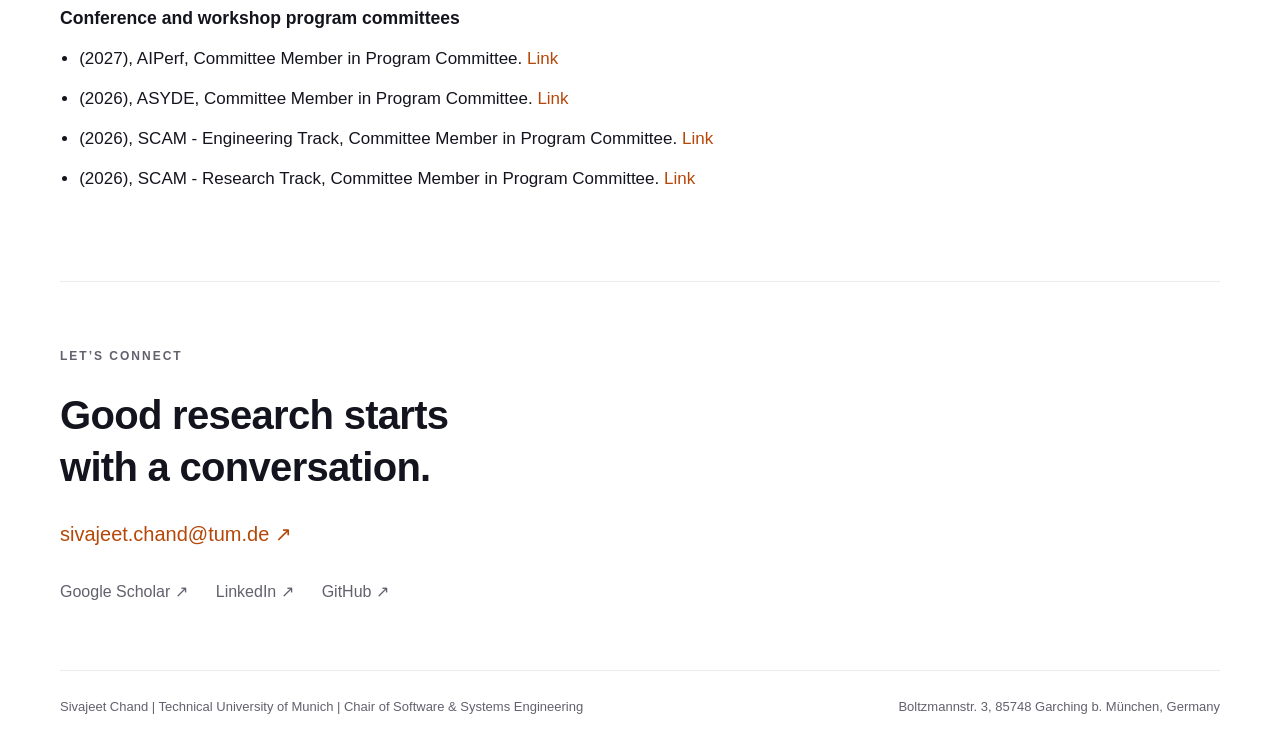
==== commit 703b7631: "Add publication PDF, BibTeX citation, and dataset actions" ====
--- a/index.html
+++ b/index.html
@@ -112,6 +112,13 @@
     </footer>
   </div>
 
+  <dialog id="citation-dialog" aria-labelledby="citation-heading">
+    <div class="citation-header"><h2 id="citation-heading">Cite this publication</h2><button type="button" class="citation-close" aria-label="Close citation">×</button></div>
+    <p id="citation-title"></p>
+    <label for="citation-bibtex">BibTeX</label>
+    <textarea id="citation-bibtex" readonly spellcheck="false"></textarea>
+    <div class="citation-footer"><button type="button" class="publication-action" id="copy-citation">Copy BibTeX</button><span id="citation-status" role="status" aria-live="polite"></span></div>
+  </dialog>
   <script src="app.js"></script>
 </body>
 </html>
--- a/styles.css
+++ b/styles.css
@@ -646,3 +646,22 @@
     border:0;
     font-weight:600;
 }
+
+.publication-actions { display:flex; flex-wrap:wrap; gap:12px; margin-top:16px; }
+.publication-action { display:inline-flex; align-items:center; justify-content:center; gap:7px; padding:7px 11px; min-height:40px; font:500 14px/1.4 Arial, sans-serif; color:var(--link-color); background:transparent; border:1px solid var(--border-color); border-radius:6px; cursor:pointer; text-decoration:none; }
+.publication-action svg { width:18px; height:18px; flex-shrink:0; }
+.publication-action:hover { background:var(--light-border); text-decoration:none; }
+.publication-action.unavailable { color:var(--secondary-text); border-color:var(--light-border); cursor:default; }
+#citation-dialog { width:min(760px,calc(100% - 32px)); max-height:85dvh; margin:auto; padding:28px; border:1px solid var(--border-color); border-radius:12px; background:var(--bg-color); color:var(--text-color); box-shadow:0 24px 80px #0005; }
+#citation-dialog::backdrop { background:#0009; }
+.citation-header { display:flex; justify-content:space-between; align-items:center; gap:16px; }
+.citation-header h2 { font-size:24px; margin:0; }
+.citation-close { width:40px; height:40px; flex-shrink:0; border:0; background:transparent; color:var(--text-color); font-size:28px; cursor:pointer; border-radius:6px; }
+.citation-close:hover { background:var(--light-border); }
+#citation-title { margin:16px 0; color:var(--secondary-text); font-size:16px; }
+#citation-dialog label { display:block; margin:0 0 8px; font-size:14px; font-weight:600; }
+#citation-bibtex { display:block; width:100%; height:300px; resize:vertical; padding:16px; background:var(--light-border); color:var(--text-color); border:1px solid var(--border-color); border-radius:6px; font:13px/1.7 ui-monospace,monospace; }
+#citation-bibtex:focus-visible { outline:2px solid var(--link-color); outline-offset:2px; }
+.citation-footer { display:flex; align-items:center; gap:16px; margin-top:18px; flex-wrap:wrap; }
+#citation-status { font-size:14px; color:var(--secondary-text); }
+@media(max-width:700px) { #citation-dialog { padding:20px; }.citation-header h2 { font-size:21px; } }
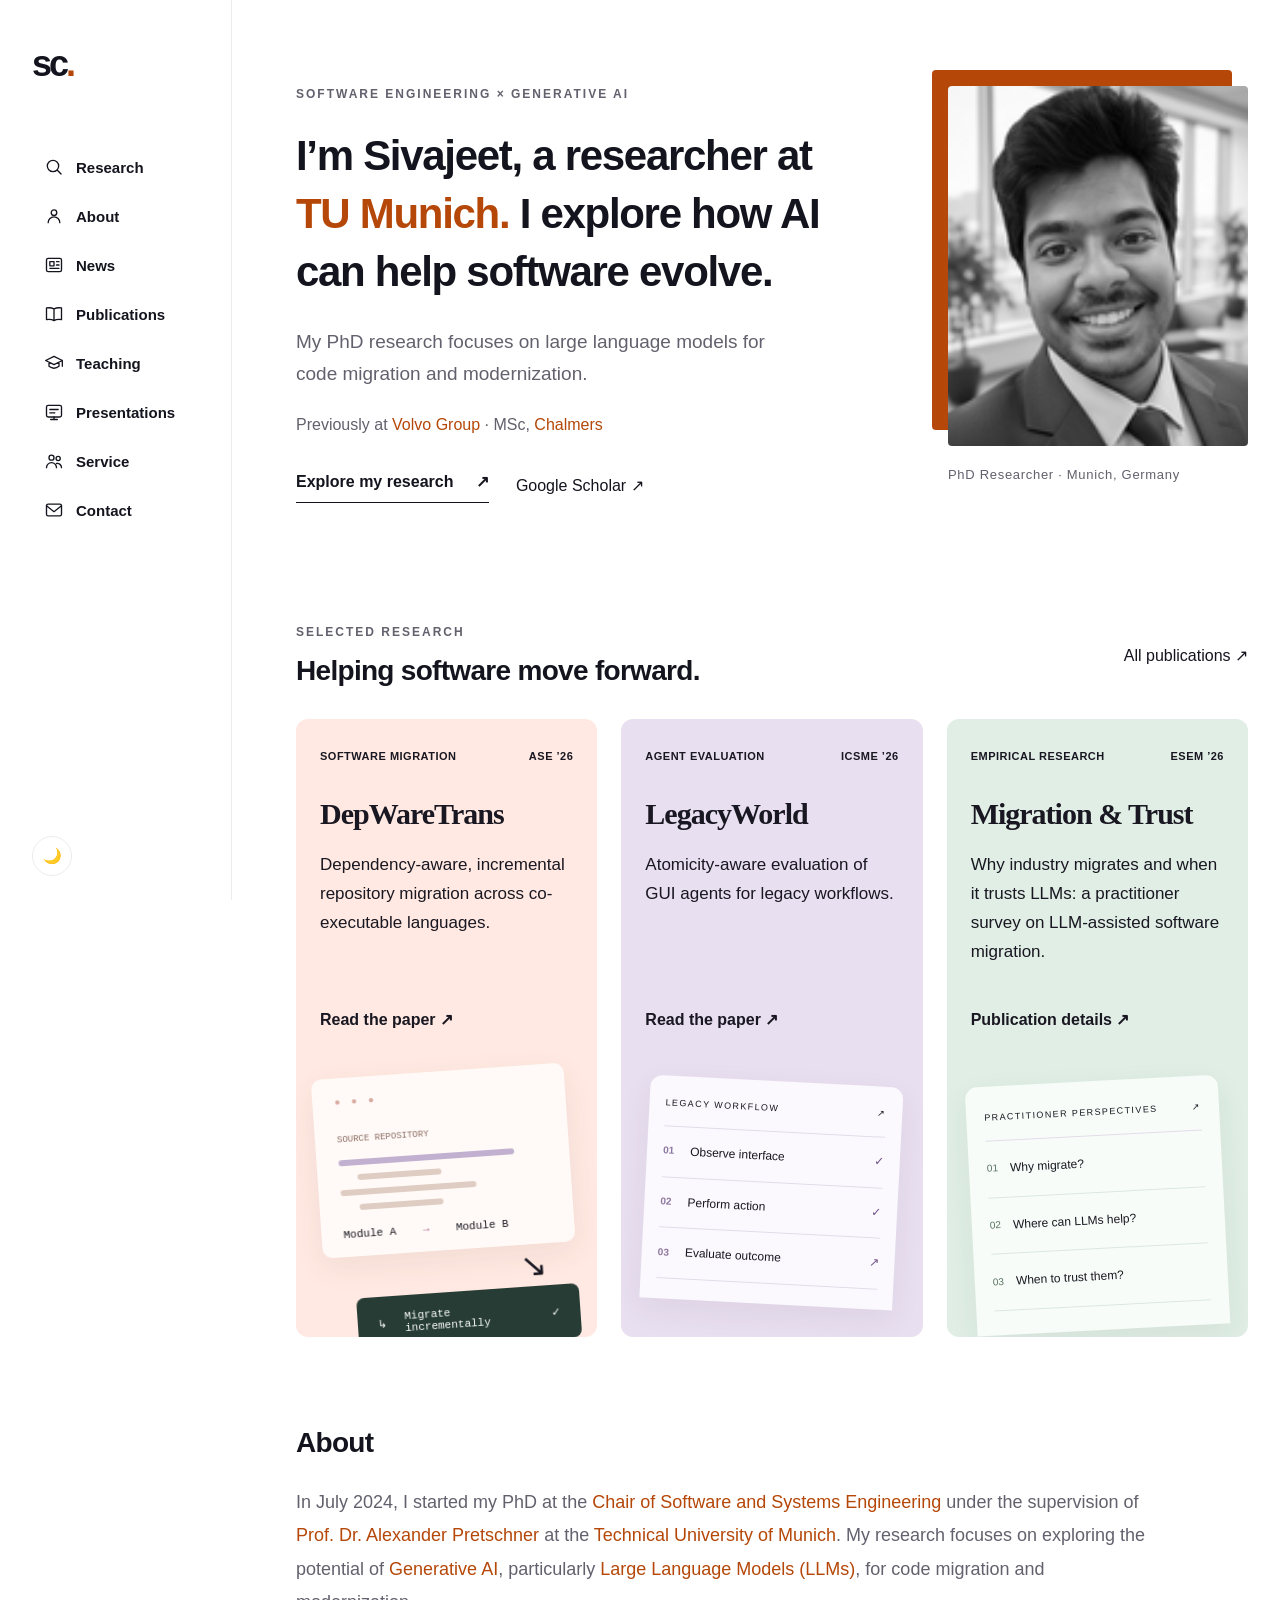
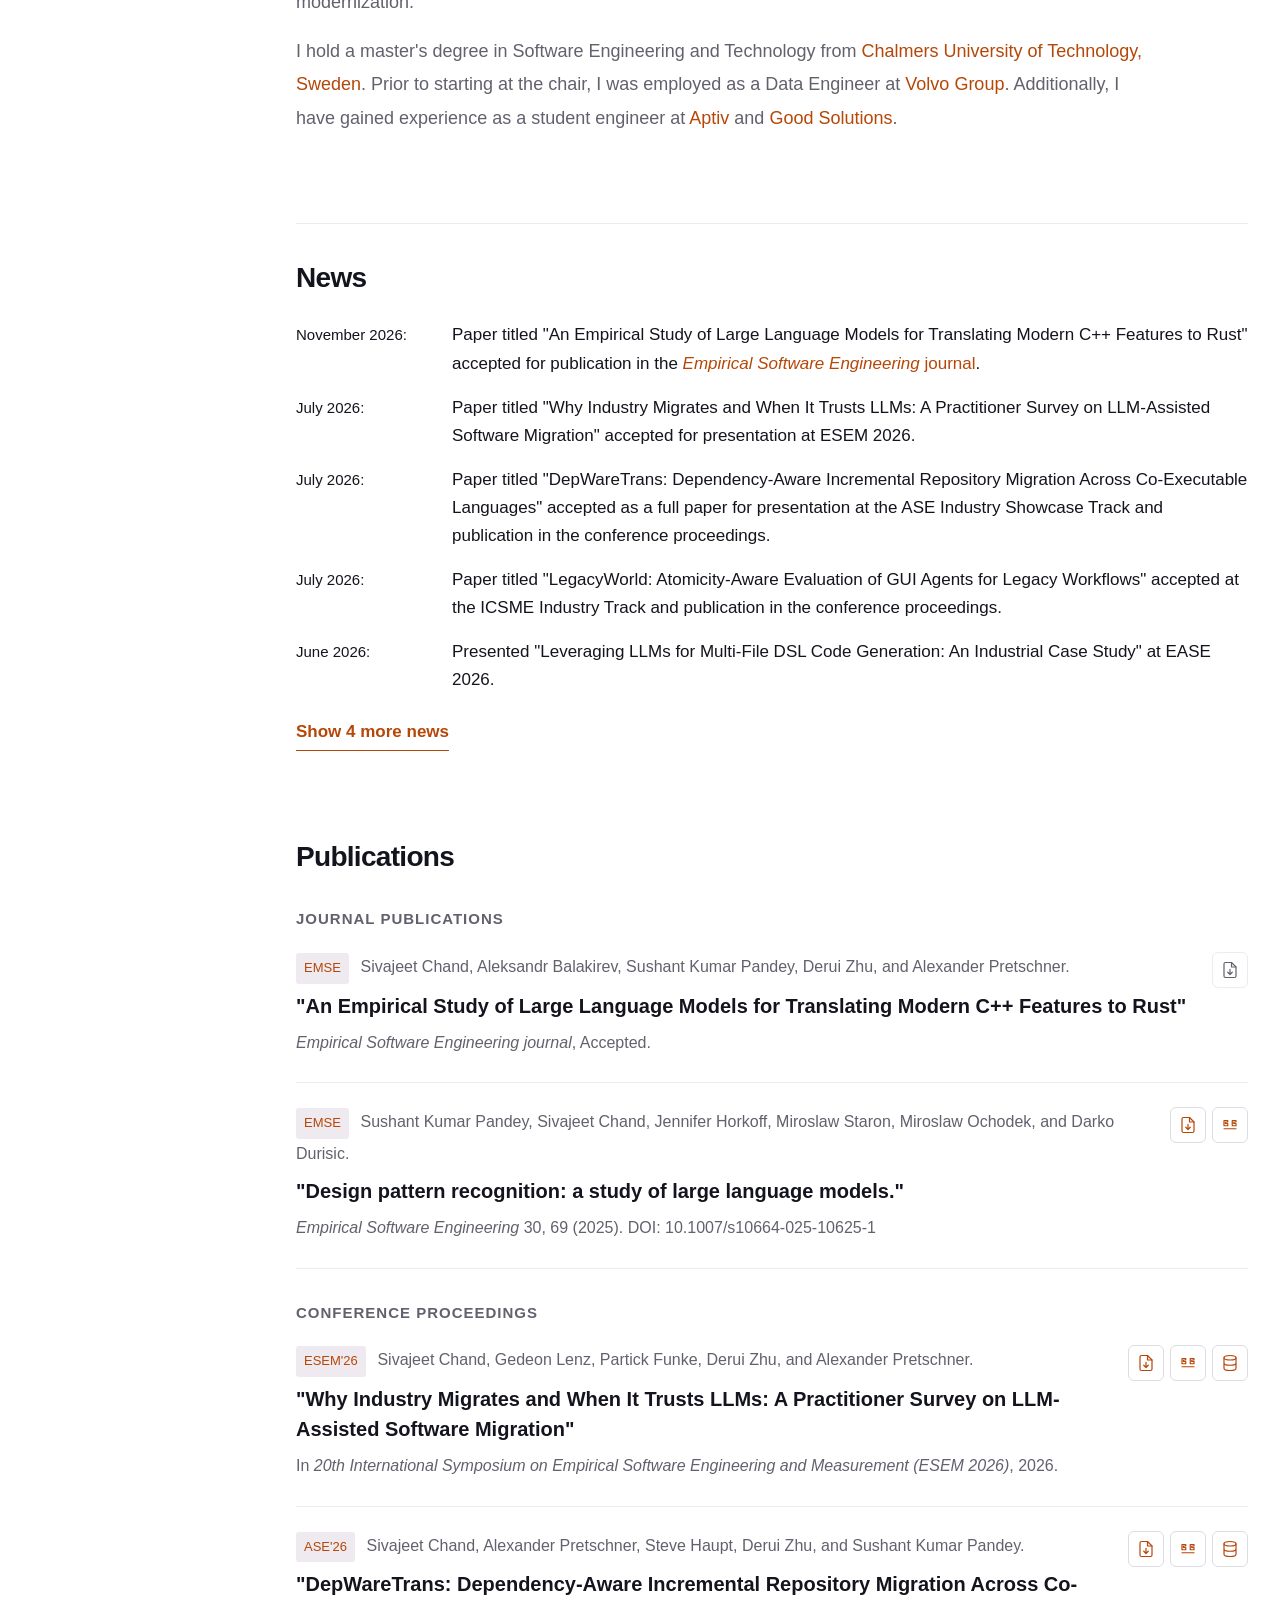
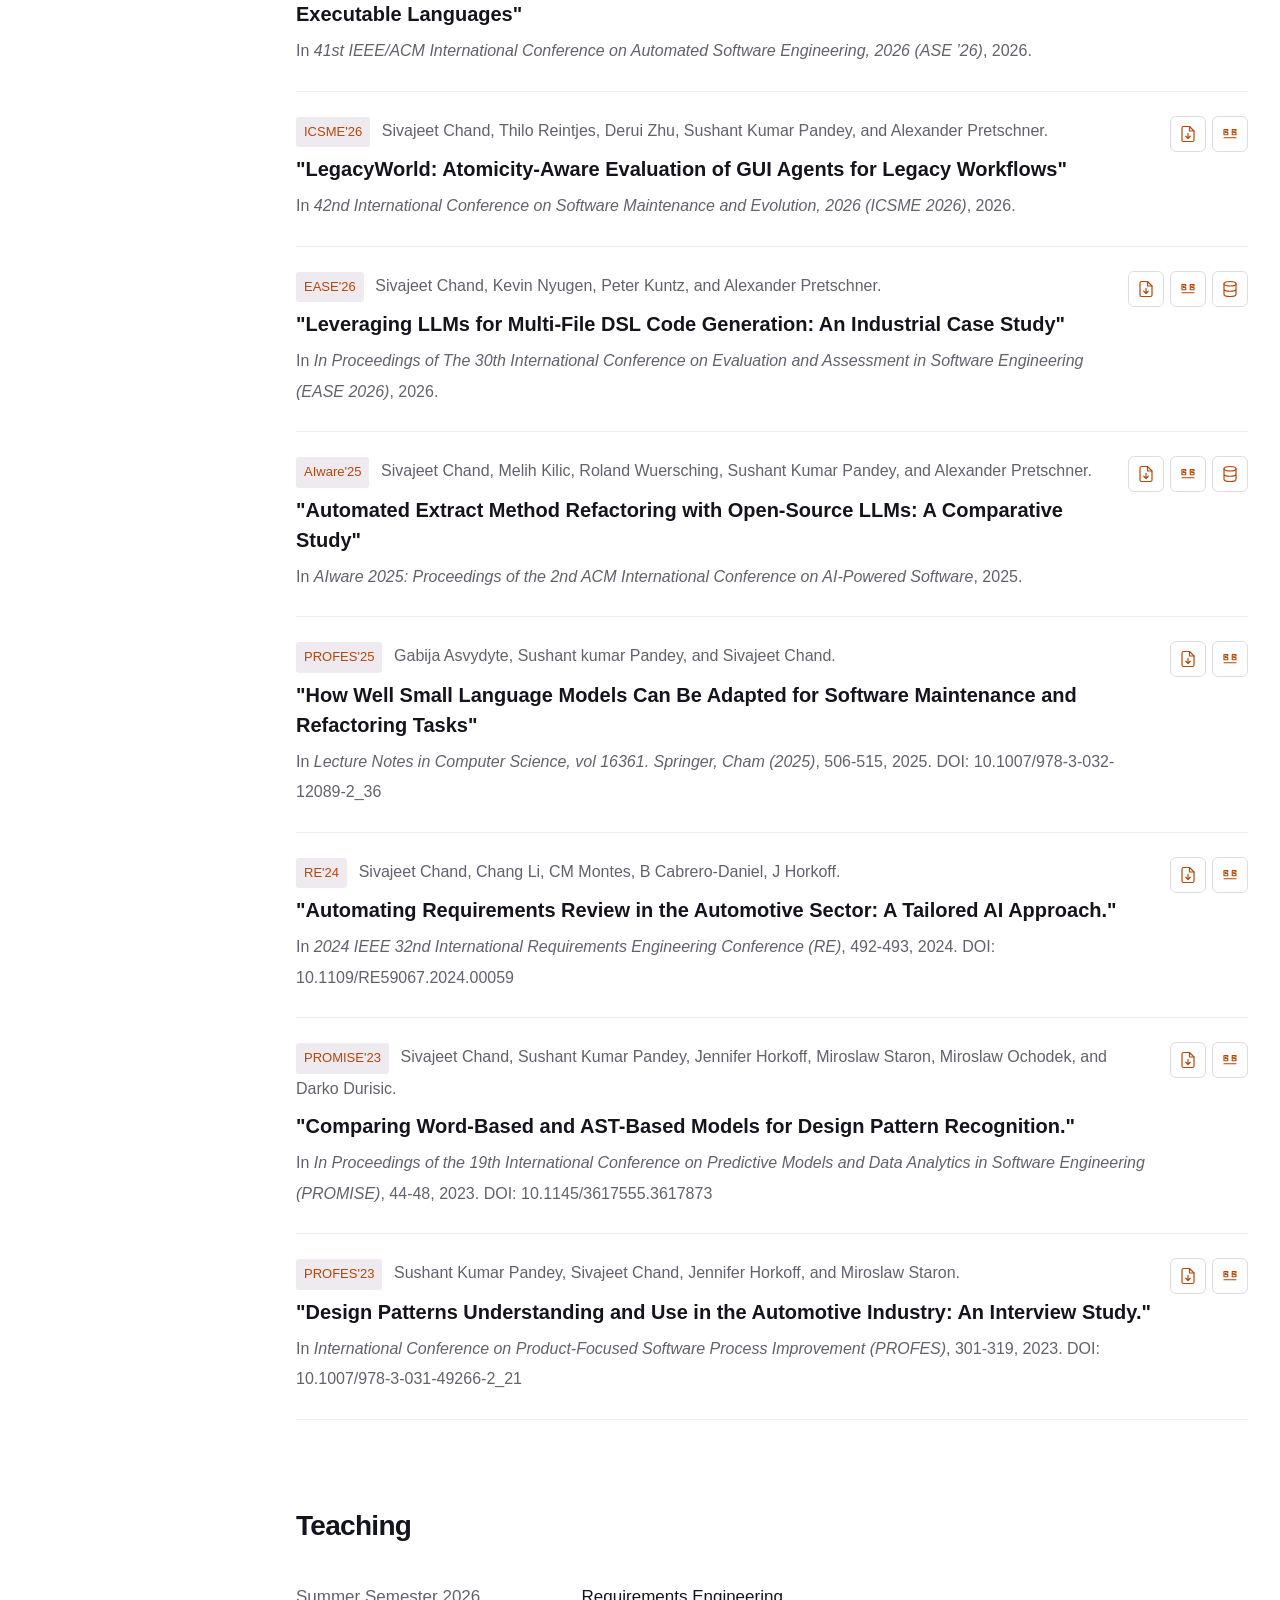
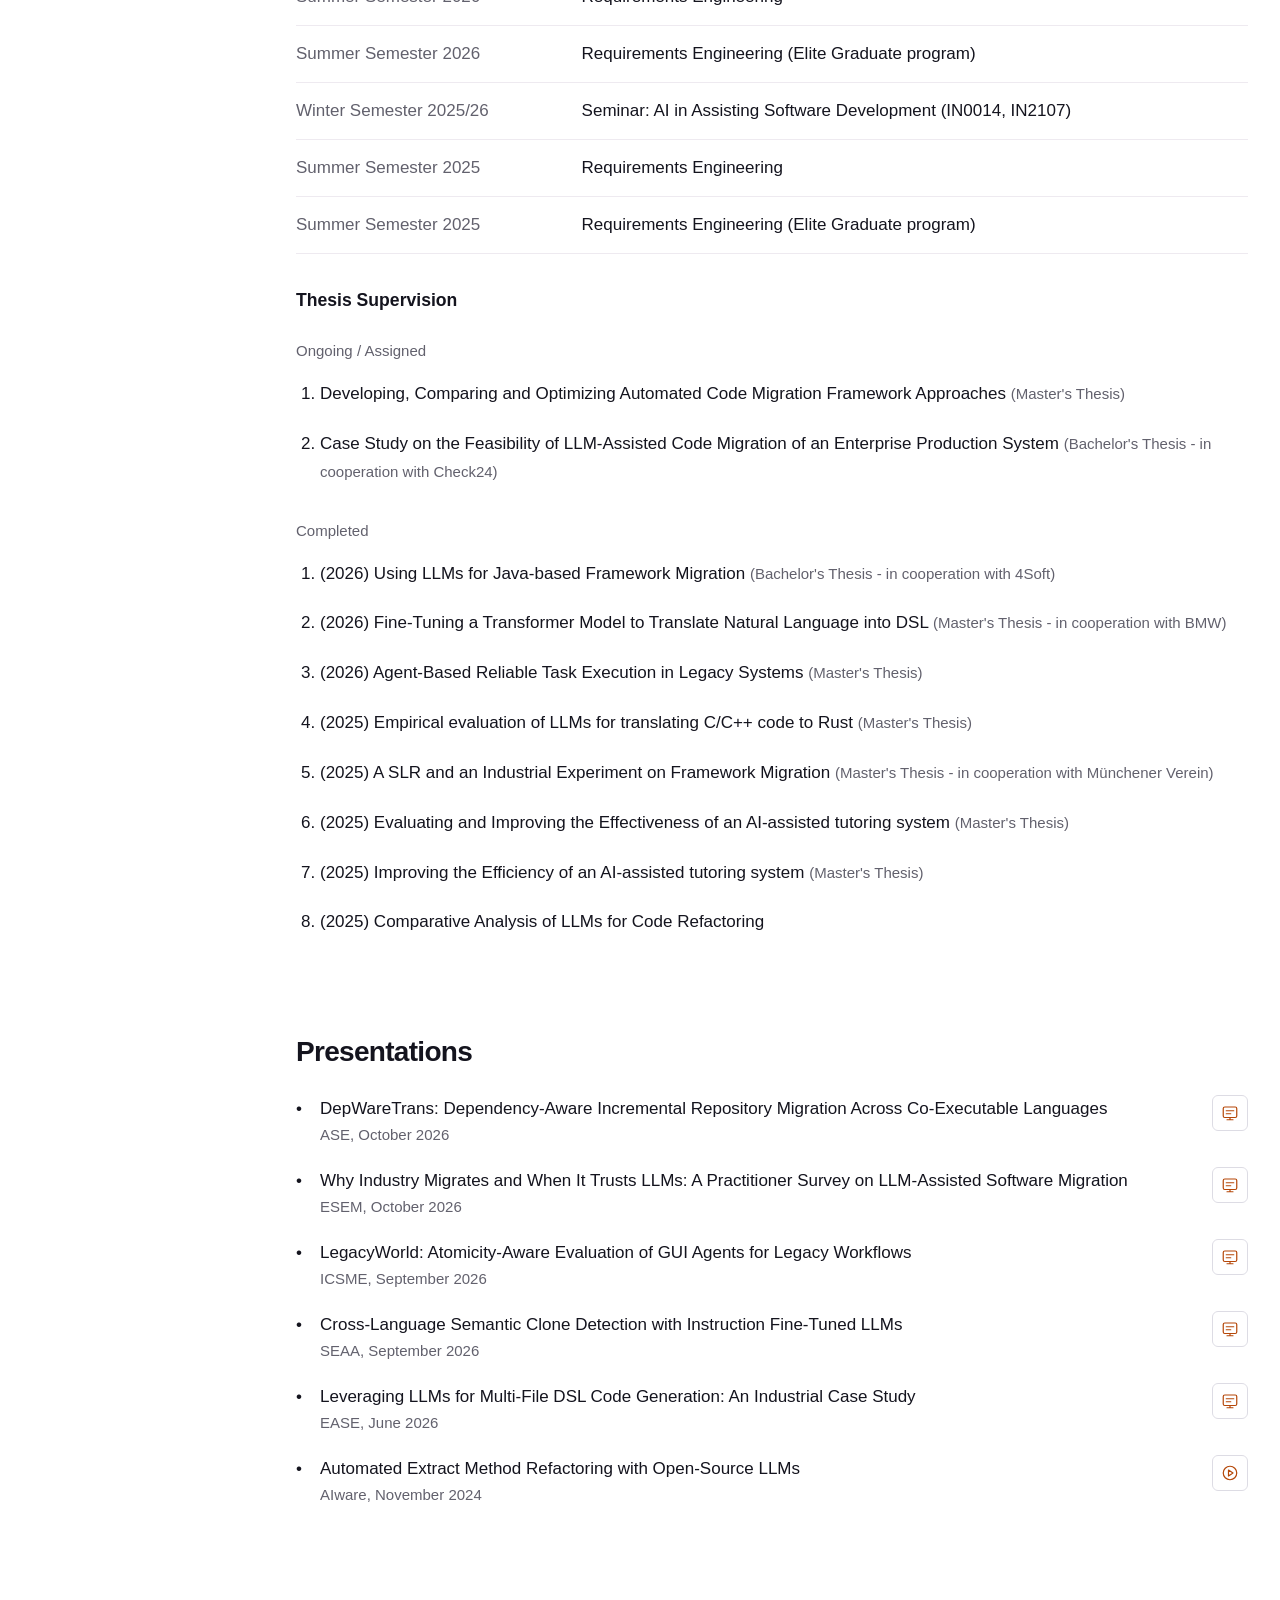
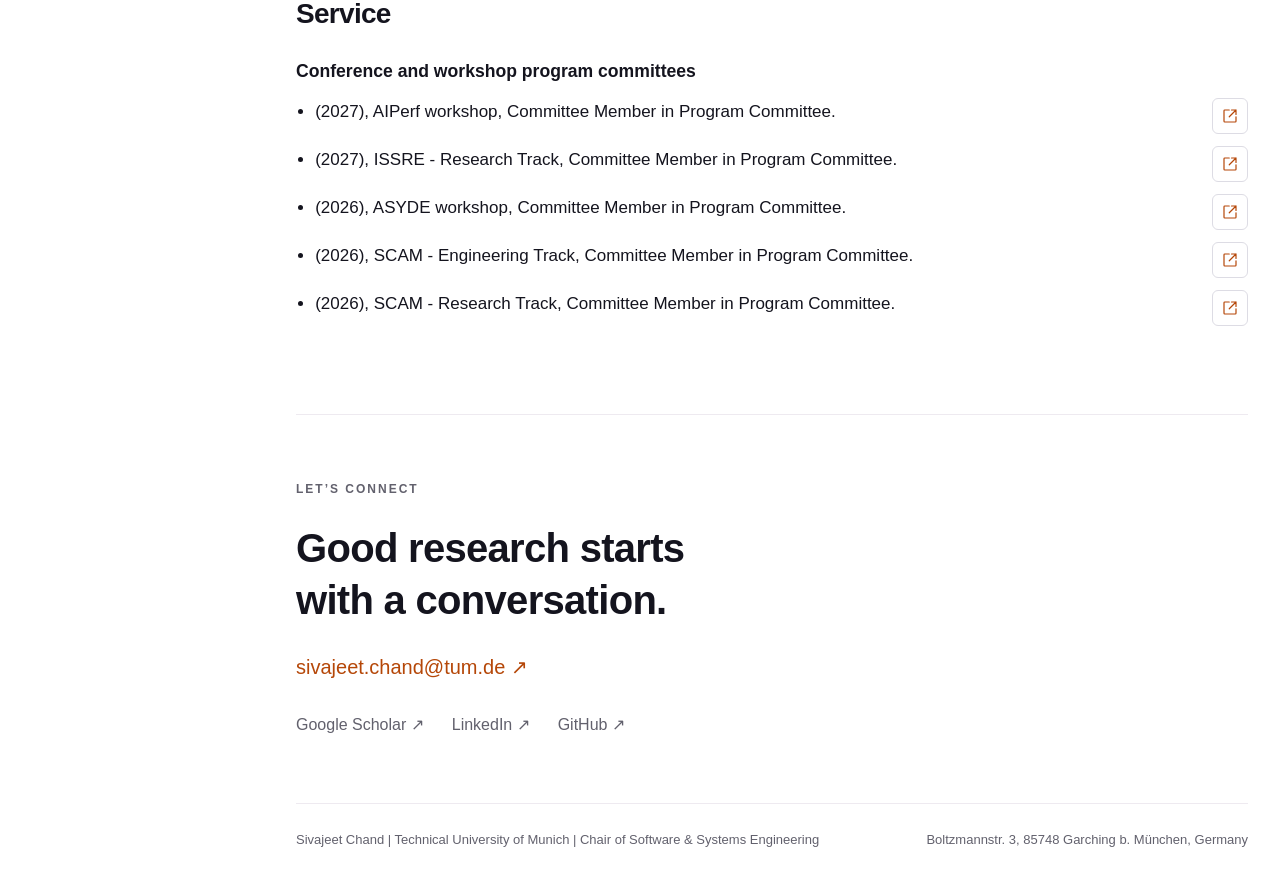
==== commit ddfd15f3: "Add icon sidebar and update program committee section" ====
--- a/index.html
+++ b/index.html
@@ -11,8 +11,27 @@
   <a class="skip-link" href="#main">Skip to content</a>
   <div class="page-shell">
     <nav class="site-nav" aria-label="Main navigation">
+      <svg class="nav-sprite" aria-hidden="true" xmlns="http://www.w3.org/2000/svg">
+        <symbol id="nav-research" viewBox="0 0 24 24"><circle cx="10.8" cy="10.8" r="6.8"/><path d="m16 16 4.5 4.5"/></symbol>
+        <symbol id="nav-about" viewBox="0 0 24 24"><circle cx="12" cy="8" r="3.3"/><path d="M5 20a7 7 0 0 1 14 0"/></symbol>
+        <symbol id="nav-news" viewBox="0 0 24 24"><rect x="3" y="4" width="18" height="16" rx="2"/><path d="M7 8h5v5H7zM15 8h3M15 12h3M7 16h11"/></symbol>
+        <symbol id="nav-publications" viewBox="0 0 24 24"><path d="M12 6c-2.3-1.5-5.2-1.8-9-1.3v14c3.8-.5 6.7-.2 9 1.3 2.3-1.5 5.2-1.8 9-1.3v-14c-3.8-.5-6.7-.2-9 1.3zM12 6v14"/></symbol>
+        <symbol id="nav-teaching" viewBox="0 0 24 24"><path d="m2 9 10-5 10 5-10 5L2 9zM6 11v5c3.6 2.7 8.4 2.7 12 0v-5M22 9v7"/></symbol>
+        <symbol id="nav-presentations" viewBox="0 0 24 24"><rect x="3" y="4" width="18" height="14" rx="2"/><path d="M8 21h8M12 18v3M7 9h10M7 13h6"/></symbol>
+        <symbol id="nav-service" viewBox="0 0 24 24"><circle cx="9" cy="8" r="3"/><circle cx="17" cy="9" r="2.5"/><path d="M3 20a6 6 0 0 1 12 0M15 15a5 5 0 0 1 6 5"/></symbol>
+        <symbol id="nav-contact" viewBox="0 0 24 24"><rect x="3" y="5" width="18" height="14" rx="2"/><path d="m3 7 9 7 9-7"/></symbol>
+      </svg>
       <a class="wordmark" href="#" aria-label="Sivajeet Chand home">sc<span>.</span></a>
-      <div class="nav-links"><a href="#research">Research</a><a href="#publications">Publications</a><a href="#teaching">Teaching</a><a href="#about">About</a><a href="#contact">Contact</a></div>
+      <div class="nav-links">
+        <a href="#research" aria-label="Research" title="Research"><svg class="nav-icon" aria-hidden="true"><use href="#nav-research"></use></svg><span class="nav-label">Research</span></a>
+        <a href="#about" aria-label="About" title="About"><svg class="nav-icon" aria-hidden="true"><use href="#nav-about"></use></svg><span class="nav-label">About</span></a>
+        <a href="#news" aria-label="News" title="News"><svg class="nav-icon" aria-hidden="true"><use href="#nav-news"></use></svg><span class="nav-label">News</span></a>
+        <a href="#publications" aria-label="Publications" title="Publications"><svg class="nav-icon" aria-hidden="true"><use href="#nav-publications"></use></svg><span class="nav-label">Publications</span></a>
+        <a href="#teaching" aria-label="Teaching" title="Teaching"><svg class="nav-icon" aria-hidden="true"><use href="#nav-teaching"></use></svg><span class="nav-label">Teaching</span></a>
+        <a href="#presentations" aria-label="Presentations" title="Presentations"><svg class="nav-icon" aria-hidden="true"><use href="#nav-presentations"></use></svg><span class="nav-label">Presentations</span></a>
+        <a href="#service" aria-label="Service" title="Service"><svg class="nav-icon" aria-hidden="true"><use href="#nav-service"></use></svg><span class="nav-label">Service</span></a>
+        <a href="#contact" aria-label="Contact" title="Contact"><svg class="nav-icon" aria-hidden="true"><use href="#nav-contact"></use></svg><span class="nav-label">Contact</span></a>
+      </div>
       <button class="theme-toggle" onclick="toggleTheme()" aria-label="Toggle color theme"><span id="theme-icon">🌙</span></button>
     </nav>
     <main id="main">
--- a/styles.css
+++ b/styles.css
@@ -226,6 +226,8 @@
     padding-left: 1.5rem;
     position: relative;
 }
+.pres-item.has-actions { display:grid; grid-template-columns:minmax(0,1fr) auto; gap:16px; align-items:start; }
+.presentation-details { min-width:0; }
 
 .pres-item::before {
     content: "•";
@@ -257,13 +259,8 @@
 #service-list li strong {
     color: var(--heading-color);
 }
-
-.watch-link {
-    display: inline-block;
-    margin-top: 0.3rem;
-    color: var(--link-color);
-    font-size: 0.9rem;
-}
+.service-entry { display:grid; grid-template-columns:minmax(0,1fr) auto; gap:16px; align-items:start; }
+.service-entry>span { min-width:0; }
 
 /* News */
 .news-item {
@@ -560,8 +557,9 @@
 #news { border-top:1px solid var(--light-border); padding-top:36px; }
 .news-item { font-size:14px; }.news-date { display:inline-block; min-width:105px; font-size:12px; }
 #publications>h3 { font-size:12px; letter-spacing:1px; text-transform:uppercase; margin:32px 0 20px; color:var(--secondary-text); }
-.pub-item { padding:0 0 24px; margin-bottom:24px; border-bottom:1px solid var(--light-border); font-size:13px; color:var(--secondary-text); line-height:1.9; }
-.pub-item>a { font-size:17px; font-weight:600; line-height:1.5; display:block; color:var(--text-color); margin:7px 0; }
+.pub-item { display:grid; grid-template-columns:minmax(0,1fr) auto; gap:16px; align-items:start; padding:0 0 24px; margin-bottom:24px; border-bottom:1px solid var(--light-border); font-size:13px; color:var(--secondary-text); line-height:1.9; }
+.publication-details { min-width:0; }
+.publication-details>.pub-title { font-size:17px; font-weight:600; line-height:1.5; display:block; color:var(--text-color); margin:7px 0; }
 .pub-venue-badge { font-size:10px; color:var(--link-color); padding:3px 8px; }
 .teaching-table { font-size:14px; }.teaching-table td { padding:14px 0; border-bottom:1px solid var(--light-border); }
 .thesis-item { font-size:14px; padding-bottom:9px; }.thesis-group { color:var(--secondary-text); font-size:12px; margin-top:24px; }
@@ -585,8 +583,10 @@
 .survey-question { display:flex; align-items:center; gap:12px; padding:18px 0; font-size:12px; border-bottom:1px solid #dce8df; }
 .survey-question span { font-size:10px; color:#597361; }
 .news-item { display:grid; grid-template-columns:105px minmax(0,1fr); column-gap:16px; align-items:baseline; }
+.news-item[hidden] { display:none; }
 .news-date { min-width:0; margin-right:0; }
 .news-content { min-width:0; }
+.news-toggle { margin-top:8px; padding:0 0 4px; border:0; border-bottom:1px solid currentColor; background:none; color:var(--link-color); font:inherit; font-weight:600; cursor:pointer; }
 @media(min-width:701px) and (max-width:1000px) { .research-grid { grid-template-columns:1fr; }.research-card { min-height:0; display:grid; grid-template-columns:1fr 1fr; column-gap:30px; padding-bottom:28px; }.research-card .card-meta,.research-card h3,.research-card>p,.research-card .card-link { grid-column:1; }.research-card>p { min-height:0; }.research-card>div:last-child { grid-column:2; grid-row:1 / 5; margin:0; align-self:center; } }
 @media(max-width:700px) { .research-card>p { min-height:0; }.news-item { grid-template-columns:80px minmax(0,1fr); column-gap:14px; }.news-date { font-size:11px; } }
 
@@ -605,7 +605,7 @@
 .news-date { font-size:15px; }
 #publications>h3 { font-size:15px; }
 .pub-item { font-size:16px; }
-.pub-item>a { font-size:20px; }
+.publication-details>.pub-title { font-size:20px; }
 .pub-venue-badge { font-size:13px; }
 .teaching-table, .thesis-item, .pres-item, #service-list { font-size:17px; }
 .thesis-type, .thesis-group, .pres-details { font-size:15px; }
@@ -630,10 +630,10 @@
     color:#b9b5c3;
     border-bottom-color:#39343f;
 }
-[data-theme="dark"] .pub-item>a {
+[data-theme="dark"] .publication-details>.pub-title {
     color:#fff3e8;
 }
-[data-theme="dark"] .pub-item>a:hover {
+[data-theme="dark"] .publication-details>a.pub-title:hover {
     color:var(--link-color);
     text-decoration:underline;
 }
@@ -647,11 +647,13 @@
     font-weight:600;
 }
 
-.publication-actions { display:flex; flex-wrap:wrap; gap:12px; margin-top:16px; }
-.publication-action { display:inline-flex; align-items:center; justify-content:center; gap:7px; padding:7px 11px; min-height:40px; font:500 14px/1.4 Arial, sans-serif; color:var(--link-color); background:transparent; border:1px solid var(--border-color); border-radius:6px; cursor:pointer; text-decoration:none; }
-.publication-action svg { width:18px; height:18px; flex-shrink:0; }
-.publication-action:hover { background:var(--light-border); text-decoration:none; }
+.publication-actions, .presentation-actions { display:flex; gap:6px; }
+.publication-action, .presentation-action, .service-action { display:inline-flex; align-items:center; justify-content:center; gap:7px; padding:7px 11px; min-height:40px; font:500 14px/1.4 Arial, sans-serif; color:var(--link-color); background:transparent; border:1px solid var(--border-color); border-radius:6px; cursor:pointer; text-decoration:none; }
+.publication-actions .publication-action, .presentation-actions .presentation-action, .service-entry .service-action { width:36px; height:36px; min-height:0; padding:0; }
+.publication-action svg, .presentation-action svg, .service-action svg { width:18px; height:18px; flex-shrink:0; }
+.publication-action:not(.unavailable):hover, .presentation-action:hover, .service-action:hover { background:var(--light-border); text-decoration:none; }
 .publication-action.unavailable { color:var(--secondary-text); border-color:var(--light-border); cursor:default; }
+@media(max-width:700px) { .publication-actions, .presentation-actions { flex-direction:column; } }
 #citation-dialog { width:min(760px,calc(100% - 32px)); max-height:85dvh; margin:auto; padding:28px; border:1px solid var(--border-color); border-radius:12px; background:var(--bg-color); color:var(--text-color); box-shadow:0 24px 80px #0005; }
 #citation-dialog::backdrop { background:#0009; }
 .citation-header { display:flex; justify-content:space-between; align-items:center; gap:16px; }
@@ -665,3 +667,87 @@
 .citation-footer { display:flex; align-items:center; gap:16px; margin-top:18px; flex-wrap:wrap; }
 #citation-status { font-size:14px; color:var(--secondary-text); }
 @media(max-width:700px) { #citation-dialog { padding:20px; }.citation-header h2 { font-size:21px; } }
+
+/* Section navigation stays beside the portfolio while reading. */
+.page-shell, [data-theme="dark"] .page-shell {
+    max-width:1360px;
+    display:grid;
+    grid-template-columns:200px minmax(0,1fr);
+    column-gap:clamp(36px,5vw,76px);
+}
+.page-shell>main, .page-shell>footer { grid-column:2; min-width:0; }
+.nav-sprite { position:absolute; width:0; height:0; overflow:hidden; }
+.site-nav {
+    grid-column:1;
+    grid-row:1 / span 2;
+    position:sticky;
+    top:0;
+    align-self:start;
+    display:flex;
+    flex-direction:column;
+    align-items:stretch;
+    gap:0;
+    height:100dvh;
+    min-height:0;
+    overflow-y:auto;
+    padding:34px 20px 24px 0;
+    border-right:1px solid var(--light-border);
+}
+.site-nav .wordmark { align-self:flex-start; margin:0 0 52px; }
+.site-nav .nav-links { display:flex; flex-direction:column; align-items:stretch; gap:5px; width:100%; order:initial; }
+.site-nav .nav-links a {
+    display:flex;
+    align-items:center;
+    gap:12px;
+    min-height:44px;
+    padding:10px 12px;
+    border-radius:8px;
+    color:var(--text-color);
+    font-size:15px;
+    line-height:1.3;
+}
+.site-nav .nav-links a:hover, .site-nav .nav-links a:focus-visible {
+    color:var(--link-color);
+    background:var(--light-border);
+    text-decoration:none;
+}
+.nav-icon { width:20px; height:20px; flex:none; fill:none; stroke:currentColor; stroke-width:1.6; stroke-linecap:round; stroke-linejoin:round; }
+.site-nav .theme-toggle { align-self:flex-start; margin-top:auto; width:40px; height:40px; min-height:40px; }
+@media(max-width:1050px) {
+    .page-shell, [data-theme="dark"] .page-shell { grid-template-columns:64px minmax(0,1fr); column-gap:28px; }
+    .site-nav { align-items:center; padding:26px 8px 18px 0; }
+    .site-nav .wordmark { align-self:center; margin:0 0 30px; font-size:28px; }
+    .site-nav .nav-links { align-items:center; gap:3px; }
+    .site-nav .nav-links a { width:44px; height:44px; justify-content:center; padding:0; }
+    .nav-label { position:absolute; width:1px; height:1px; padding:0; margin:-1px; overflow:hidden; clip:rect(0,0,0,0); white-space:nowrap; border:0; }
+    .site-nav .theme-toggle { align-self:center; }
+}
+@media(max-width:1200px) {
+    .research-grid { grid-template-columns:1fr; }
+}
+@media(min-width:701px) and (max-width:1200px) {
+    .research-card { min-height:0; display:grid; grid-template-columns:1fr 1fr; column-gap:30px; padding-bottom:28px; }
+    .research-card .card-meta, .research-card h3, .research-card>p, .research-card .card-link { grid-column:1; }
+    .research-card>p { min-height:0; }
+    .research-card>div:last-child { grid-column:2; grid-row:1 / 5; margin:0; align-self:center; }
+}
+@media(max-width:900px) {
+    .hero { display:flex; flex-direction:column; align-items:stretch; text-align:left; gap:44px; padding:60px 0 70px; }
+    .portrait-wrap { width:min(280px,85%); align-self:center; }
+    .profile-image { height:330px; }
+}
+@media(max-width:700px) {
+    body.version2-page, [data-theme="dark"] body.version2-page { padding:0 14px; }
+    .page-shell, [data-theme="dark"] .page-shell { column-gap:18px; }
+    .site-nav { min-height:0; flex-wrap:nowrap; padding-top:20px; }
+    .site-nav .wordmark { font-size:26px; }
+    .hero { padding:45px 0 65px; }
+    .profile-image { height:280px; }
+}
+@media(max-width:420px) {
+    body.version2-page, [data-theme="dark"] body.version2-page { padding:0 10px; }
+    .page-shell, [data-theme="dark"] .page-shell { grid-template-columns:54px minmax(0,1fr); column-gap:12px; }
+    .site-nav { padding-right:4px; }
+    .site-nav .nav-links a { width:40px; height:42px; min-height:42px; }
+    .hero h1 { font-size:29px; }
+}
